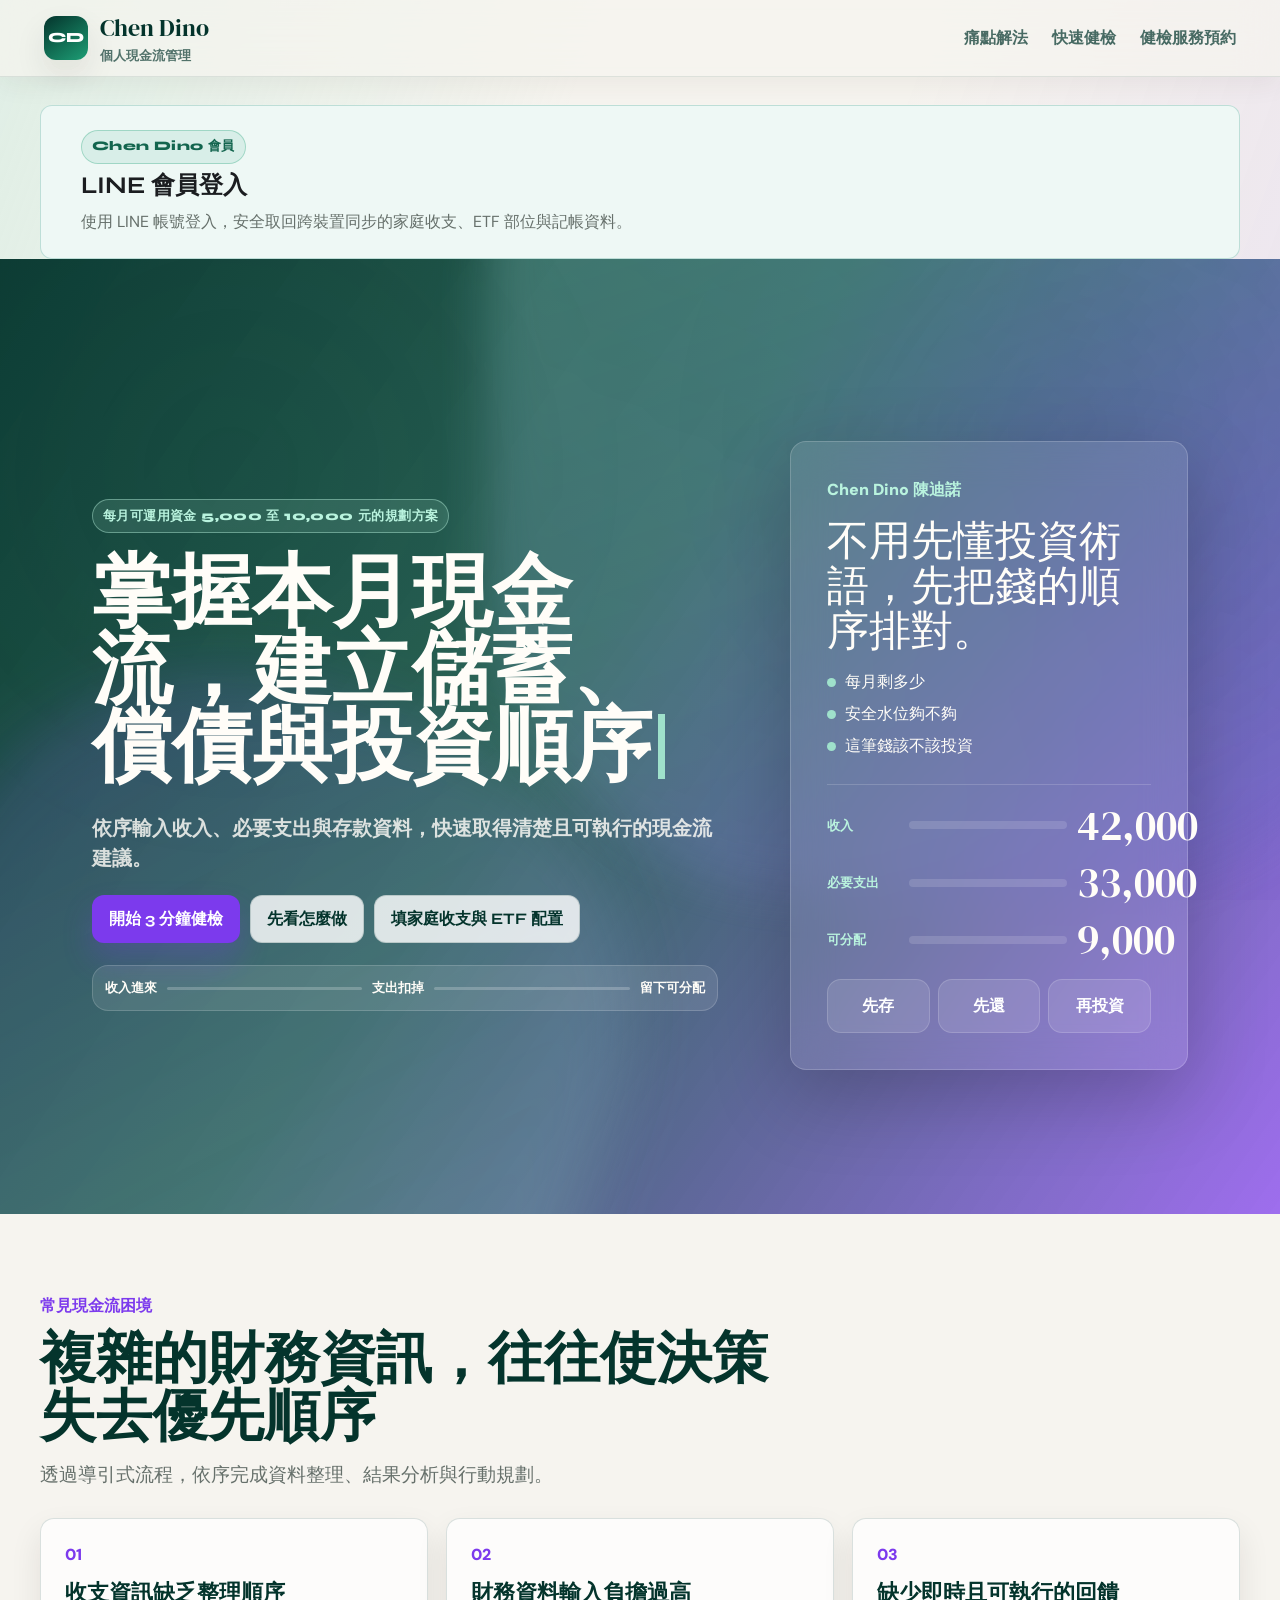
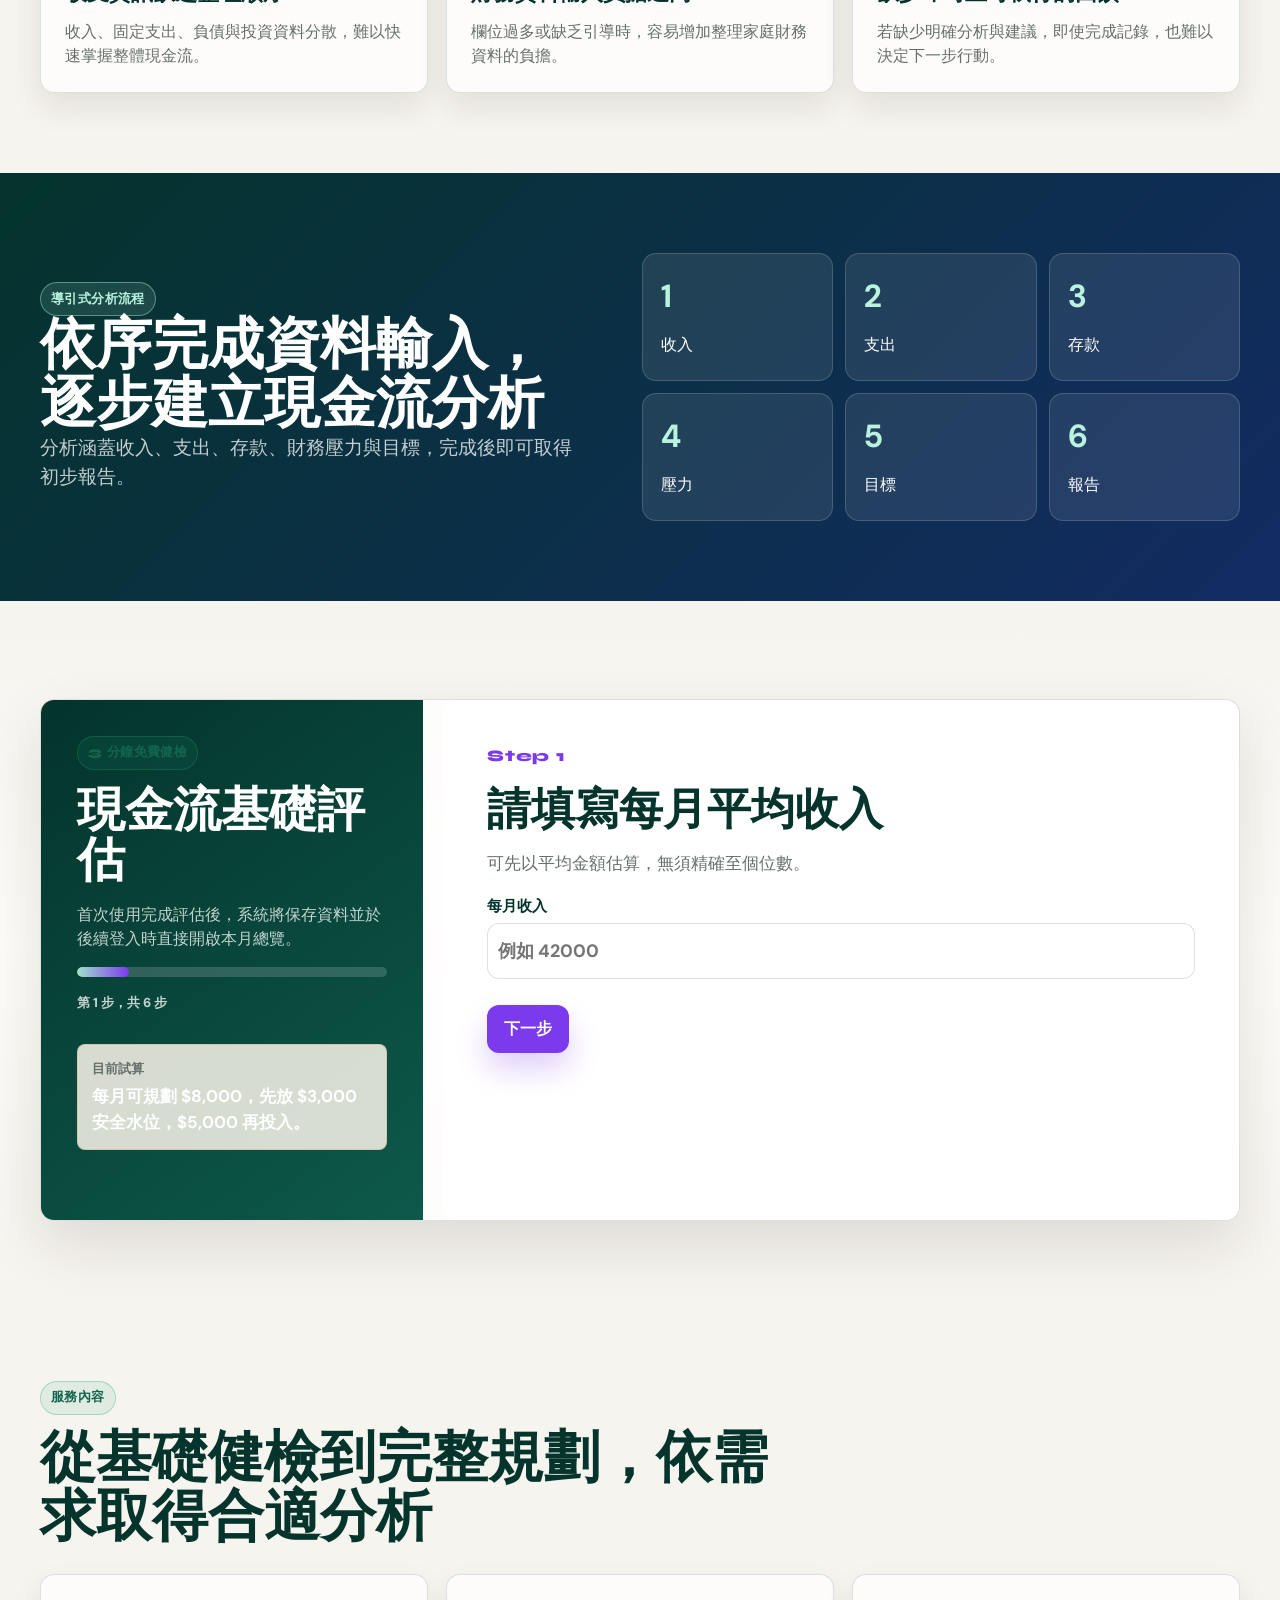
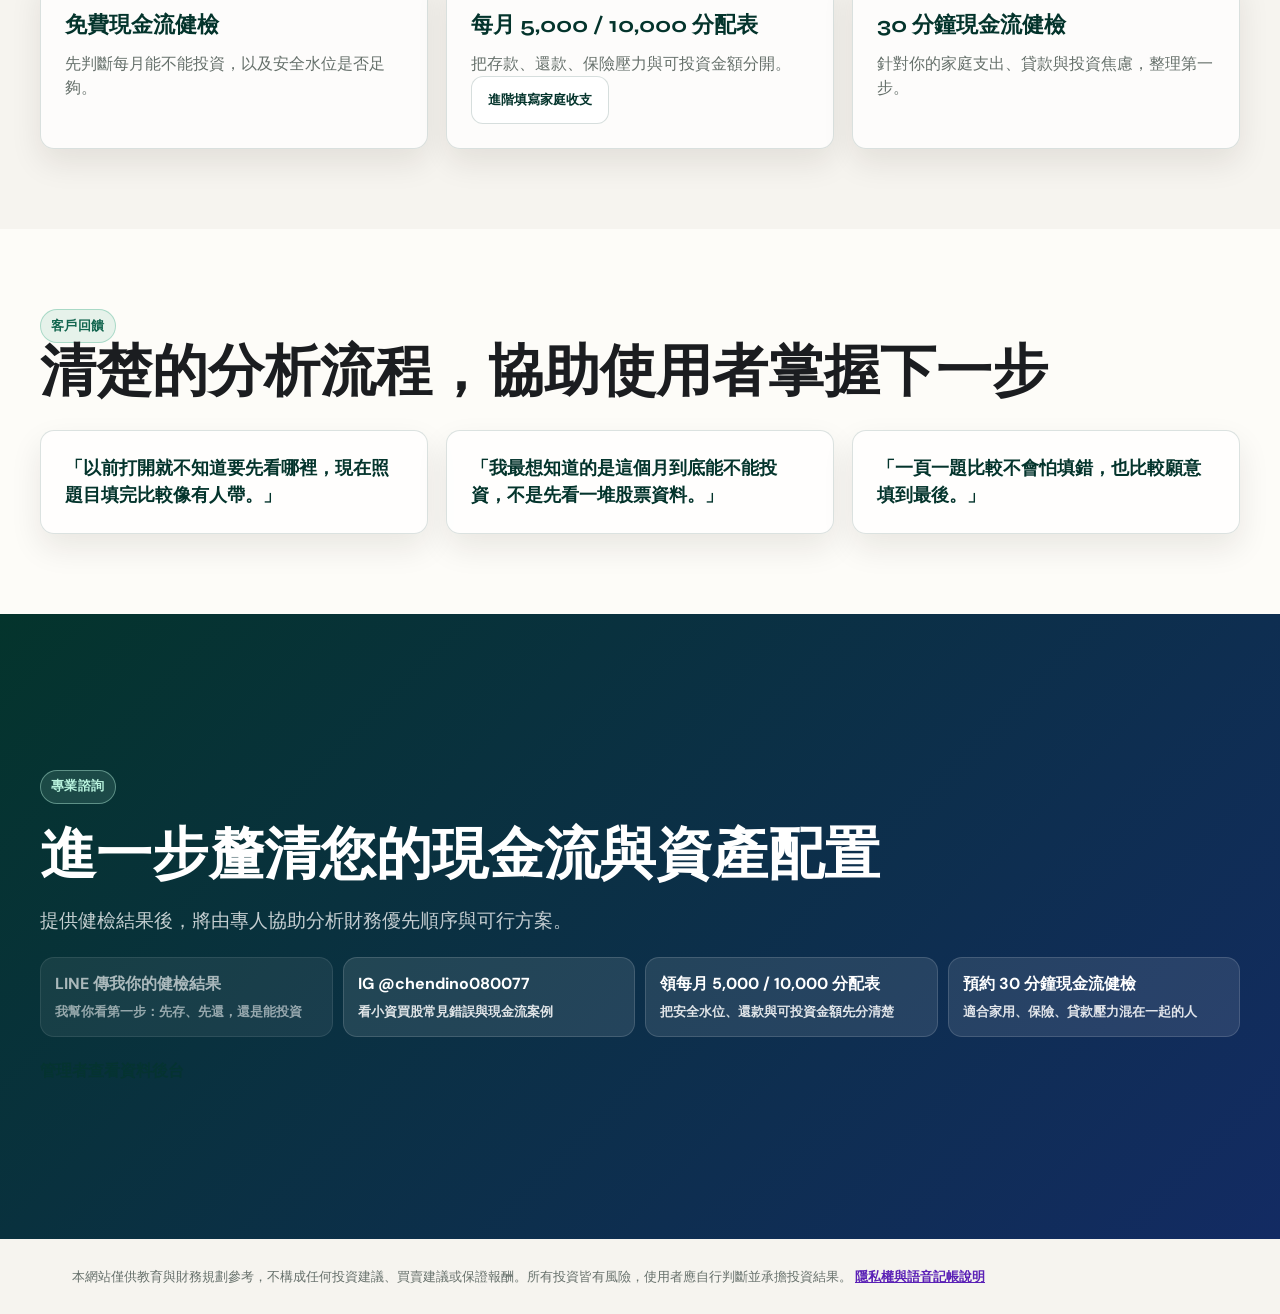
==== webapp/index.html @ 87d7b638 "feat: launch consent-gated LINE voice ledger" ====
<!doctype html>
<html lang="zh-Hant">
  <head>
    <meta charset="utf-8" />
    <meta name="viewport" content="width=device-width, initial-scale=1" />
    <meta name="theme-color" content="#04342C" />
    <title>Chen Dino 個人現金流管理</title>
    <script>
      if (location.protocol === "file:") {
        location.replace("https://shaino0807.github.io/small-budget-cashflow-web/");
      }
    </script>
    <script src="./runtime-config.js"></script>
    <link rel="preconnect" href="https://fonts.googleapis.com" />
    <link rel="preconnect" href="https://fonts.gstatic.com" crossorigin />
    <link rel="icon" href="./icon.svg" type="image/svg+xml" />
    <link rel="manifest" href="./manifest.webmanifest" />
    <link rel="stylesheet" href="./styles.css" />
  </head>
  <body>
    <header class="app-header brand-nav">
      <a class="brand" href="#top" data-goto="landingView" aria-label="Chen Dino 首頁">
        <span class="brand-mark" aria-hidden="true">CD</span>
        <div>
          <h1>Chen Dino</h1>
          <p id="headerStatus" role="status" aria-live="polite" aria-atomic="true">個人現金流管理</p>
        </div>
      </a>
      <nav class="site-links" aria-label="網站導覽">
        <a href="#solutionPanel" data-goto="landingView" data-focus-section="solutionPanel">痛點解法</a>
        <a href="#quickCheckPanel" data-goto="landingView" data-focus-section="quickCheckPanel">快速健檢</a>
        <a href="#contactPanel" data-goto="landingView" data-focus-section="contactPanel">健檢服務預約</a>
      </nav>
      <div class="header-actions">
        <button class="secondary-button mini-button header-home-button" data-goto="landingView" type="button">首頁</button>
        <button class="secondary-button mini-button" id="lineLoginBtn" type="button" hidden>LINE 登入</button>
        <button class="secondary-button mini-button" id="logoutBtn" type="button" hidden>登出</button>
        <button class="icon-button" id="sampleBtn" type="button" title="套用範例資料" aria-label="套用範例資料">範</button>
        <button class="icon-button" id="saveBtn" type="button" title="儲存目前資料" aria-label="儲存目前資料">存</button>
      </div>
    </header>

    <nav class="tabbar app-tabs" aria-label="App 功能">
      <button class="tab is-active" data-view="landingView" type="button">首頁</button>
      <button class="tab" data-view="inputView" type="button">細填資料</button>
      <button class="tab" data-view="freeReportView" type="button">免費報告</button>
      <button class="tab" data-view="upgradeView" type="button">升級</button>
      <button class="tab paid-tab" data-view="paidReportView" type="button">完整報告</button>
      <button class="tab paid-tab" data-view="simulationView" type="button">資產模擬</button>
      <button class="tab paid-tab" data-view="calendarView" type="button">月曆</button>
      <button class="tab admin-tab" data-view="adminView" type="button" hidden>客戶後台</button>
    </nav>

    <main class="site-main" id="top">
      <section id="landingView" class="view is-active" aria-labelledby="landingTitle">
        <section class="member-auth-gate" id="memberAuthGate" hidden aria-labelledby="memberAuthTitle">
          <div>
            <span class="eyebrow">Chen Dino 會員</span>
            <h2 id="memberAuthTitle">LINE 會員登入</h2>
            <p>使用 LINE 帳號登入，安全取回跨裝置同步的家庭收支、ETF 部位與記帳資料。</p>
          </div>
          <button class="primary-button" id="memberLineLoginBtn" type="button">使用 LINE 登入</button>
        </section>
        <section class="hero-section fullbleed" aria-label="小資現金流健檢">
          <div class="section-inner hero-inner">
            <div class="hero-copy" data-animate>
              <span class="eyebrow">每月可運用資金 5,000 至 10,000 元的規劃方案</span>
              <h2 id="landingTitle" data-typewriter="掌握本月現金流，建立儲蓄、償債與投資順序">掌握本月現金流，建立儲蓄、償債與投資順序</h2>
              <p>依序輸入收入、必要支出與存款資料，快速取得清楚且可執行的現金流建議。</p>
              <div class="hero-actions">
                <a class="primary-button cta-link" href="#quickCheckPanel">開始 3 分鐘健檢</a>
                <a class="secondary-button cta-link" href="#solutionPanel">先看怎麼做</a>
                <button class="secondary-button" data-goto="inputView" type="button">填家庭收支與 ETF 配置</button>
              </div>
              <div class="hero-motion-strip" aria-label="現金流即時分配動畫">
                <span>收入進來</span>
                <i></i>
                <span>支出扣掉</span>
                <i></i>
                <span>留下可分配</span>
              </div>
            </div>
            <div class="hero-proof" data-animate>
              <span>Chen Dino 陳迪諾</span>
              <strong>不用先懂投資術語，先把錢的順序排對。</strong>
              <ul class="feature-list">
                <li>每月剩多少</li>
                <li>安全水位夠不夠</li>
                <li>這筆錢該不該投資</li>
              </ul>
              <div class="motion-stage" aria-label="現金流動畫示意">
                <div class="flow-line flow-line-one">
                  <span>收入</span>
                  <i></i>
                  <strong>42,000</strong>
                </div>
                <div class="flow-line flow-line-two">
                  <span>必要支出</span>
                  <i></i>
                  <strong>33,000</strong>
                </div>
                <div class="flow-line flow-line-three">
                  <span>可分配</span>
                  <i></i>
                  <strong>9,000</strong>
                </div>
                <div class="motion-cards">
                  <div>先存</div>
                  <div>先還</div>
                  <div>再投資</div>
                </div>
              </div>
            </div>
          </div>
        </section>

        <section class="section-block" id="painPoints">
          <div class="section-inner">
            <div class="section-kicker" data-animate>常見現金流困境</div>
            <div class="section-heading" data-animate>
              <h2>複雜的財務資訊，往往使決策失去優先順序</h2>
              <p>透過導引式流程，依序完成資料整理、結果分析與行動規劃。</p>
            </div>
            <div class="pain-grid stagger-grid">
              <article data-animate>
                <span>01</span>
                <h3>收支資訊缺乏整理順序</h3>
                <p>收入、固定支出、負債與投資資料分散，難以快速掌握整體現金流。</p>
              </article>
              <article data-animate>
                <span>02</span>
                <h3>財務資料輸入負擔過高</h3>
                <p>欄位過多或缺乏引導時，容易增加整理家庭財務資料的負擔。</p>
              </article>
              <article data-animate>
                <span>03</span>
                <h3>缺少即時且可執行的回饋</h3>
                <p>若缺少明確分析與建議，即使完成記錄，也難以決定下一步行動。</p>
              </article>
            </div>
          </div>
        </section>

        <section class="section-block solution-section" id="solutionPanel">
          <div class="section-inner solution-layout">
            <div data-animate>
              <span class="eyebrow">導引式分析流程</span>
              <h2>依序完成資料輸入，逐步建立現金流分析</h2>
              <p>分析涵蓋收入、支出、存款、財務壓力與目標，完成後即可取得初步報告。</p>
            </div>
            <div class="solution-steps stagger-grid">
              <article data-animate><strong>1</strong><span>收入</span></article>
              <article data-animate><strong>2</strong><span>支出</span></article>
              <article data-animate><strong>3</strong><span>存款</span></article>
              <article data-animate><strong>4</strong><span>壓力</span></article>
              <article data-animate><strong>5</strong><span>目標</span></article>
              <article data-animate><strong>6</strong><span>報告</span></article>
            </div>
          </div>
        </section>

        <section class="quick-check flow-panel" id="quickCheckPanel" aria-labelledby="quickCheckTitle">
          <div class="section-inner">
            <div class="flow-shell" data-animate>
              <div class="flow-aside">
                <span class="eyebrow">3 分鐘免費健檢</span>
                <h2 id="quickCheckTitle">現金流基礎評估</h2>
                <p>首次使用完成評估後，系統將保存資料並於後續登入時直接開啟本月總覽。</p>
                <div class="flow-progress" aria-label="填寫進度">
                  <div class="flow-progress-bar" id="flowProgressBar"></div>
                </div>
                <p class="flow-progress-text" id="flowProgressText">第 1 步，共 6 步</p>
                <div class="quick-result" id="quickResult"></div>
              </div>

              <div class="flow-card">
                <div id="cashflowQuiz" class="flow-steps">
                  <article class="flow-step is-active" data-flow-step="1">
                    <span class="step-label">Step 1</span>
                    <h3>請填寫每月平均收入</h3>
                    <p>可先以平均金額估算，無須精確至個位數。</p>
                    <label>每月收入
                      <input id="quizIncome" type="number" min="0" step="1000" placeholder="例如 42000" inputmode="numeric" />
                    </label>
                    <div class="flow-actions">
                      <button class="primary-button" data-flow-next="2" type="button">下一步</button>
                    </div>
                  </article>

                  <article class="flow-step" data-flow-step="2">
                    <span class="step-label">Step 2</span>
                    <h3>請估算每月必要支出</h3>
                    <p>請納入房租、家庭支出、餐飲、交通、保險與貸款等固定支出。</p>
                    <label>每月必要支出
                      <input id="quizExpense" type="number" min="0" step="1000" placeholder="例如 33000" inputmode="numeric" />
                    </label>
                    <div class="flow-actions">
                      <button class="secondary-button" data-flow-back="1" type="button">上一步</button>
                      <button class="primary-button" data-flow-next="3" type="button">下一步</button>
                    </div>
                  </article>

                  <article class="flow-step" data-flow-step="3">
                    <span class="step-label">Step 3</span>
                    <h3>請填寫目前可運用存款</h3>
                    <p>此項資料將用於評估緊急預備金是否充足。</p>
                    <label>目前存款
                      <input id="quizSavings" type="number" min="0" step="10000" placeholder="例如 80000" inputmode="numeric" />
                    </label>
                    <div class="flow-actions">
                      <button class="secondary-button" data-flow-back="2" type="button">上一步</button>
                      <button class="primary-button" data-flow-next="4" type="button">下一步</button>
                    </div>
                  </article>

                  <article class="flow-step" data-flow-step="4">
                    <span class="step-label">Step 4</span>
                    <h3>請評估貸款與保險支出壓力</h3>
                    <div class="choice-row vertical-choice" id="quizDebtInsurancePressure">
                      <button class="choice-button is-selected" data-pressure="none" type="button">沒有，主要想把錢分好</button>
                      <button class="choice-button" data-pressure="some" type="button">有一點，每月繳完會緊</button>
                      <button class="choice-button" data-pressure="heavy" type="button">壓力大，常覺得快不夠用</button>
                    </div>
                    <div class="flow-actions">
                      <button class="secondary-button" data-flow-back="3" type="button">上一步</button>
                      <button class="primary-button" data-flow-next="5" type="button">下一步</button>
                    </div>
                  </article>

                  <article class="flow-step" data-flow-step="5">
                    <span class="step-label">Step 5</span>
                    <h3>請選擇目前優先改善的財務目標</h3>
                    <div class="choice-row vertical-choice" id="quizConcern">
                      <button class="choice-button is-selected" data-concern="saving" type="button">存不到錢</button>
                      <button class="choice-button" data-concern="allocation" type="button">錢不知道怎麼分</button>
                      <button class="choice-button" data-concern="risk" type="button">怕亂投資</button>
                      <button class="choice-button" data-concern="family" type="button">家用壓力</button>
                    </div>
                    <div class="flow-actions">
                      <button class="secondary-button" data-flow-back="4" type="button">上一步</button>
                      <button class="primary-button" data-flow-next="6" type="button">下一步</button>
                    </div>
                  </article>
                </div>

                <div id="stockQuiz" hidden></div>

                <article class="flow-step consent-step" data-flow-step="6">
                  <span class="step-label">Step 6</span>
                  <h3>確認資料保存並產生健檢報告</h3>
                  <section class="consent-box" aria-labelledby="consentTitle">
                    <h3 id="consentTitle">報告保存與後續聯絡</h3>
                    <label class="checkbox-label">
                      <input id="dataConsent" type="checkbox" />
                      <span>我同意保存本次健檢輸入與報告，用於重新開啟報告及後續服務。我可以使用存取碼刪除資料。</span>
                    </label>
                    <div class="consent-contact-grid">
                      <label>聯絡方式
                        <select id="contactChannel">
                          <option value="none">不提供</option>
                          <option value="line">LINE</option>
                          <option value="form">表單編號</option>
                          <option value="email">Email</option>
                        </select>
                      </label>
                      <label>聯絡資料
                        <input id="contactValue" type="text" maxlength="200" placeholder="選填，只在你同意後加密保存" />
                      </label>
                    </div>
                  </section>
                  <div class="flow-actions">
                    <button class="secondary-button" data-flow-back="5" type="button">上一步</button>
                    <button class="primary-button" id="quickGenerateBtn" type="button">產生免費報告</button>
                  </div>
                </article>

                <div class="validation-errors" id="quickValidationErrors" role="alert" hidden></div>
              </div>
            </div>
          </div>
        </section>

        <section class="section-block service-section" id="servicePanel">
          <div class="section-inner">
            <div class="section-heading" data-animate>
              <span class="eyebrow">服務內容</span>
              <h2>從基礎健檢到完整規劃，依需求取得合適分析</h2>
            </div>
            <div class="service-grid stagger-grid">
              <article data-animate>
                <h3>免費現金流健檢</h3>
                <p>先判斷每月能不能投資，以及安全水位是否足夠。</p>
              </article>
              <article data-animate>
                <h3>每月 5,000 / 10,000 分配表</h3>
                <p>把存款、還款、保險壓力與可投資金額分開。</p>
                <button class="secondary-button mini-button" data-goto="inputView" type="button">進階填寫家庭收支</button>
              </article>
              <article data-animate>
                <h3>30 分鐘現金流健檢</h3>
                <p>針對你的家庭支出、貸款與投資焦慮，整理第一步。</p>
              </article>
            </div>
          </div>
        </section>

        <section class="section-block testimonial-section" id="testimonialPanel">
          <div class="section-inner testimonial-layout">
            <div data-animate>
              <span class="eyebrow">客戶回饋</span>
              <h2>清楚的分析流程，協助使用者掌握下一步</h2>
            </div>
            <div class="testimonial-list stagger-grid">
              <blockquote data-animate>「以前打開就不知道要先看哪裡，現在照題目填完比較像有人帶。」</blockquote>
              <blockquote data-animate>「我最想知道的是這個月到底能不能投資，不是先看一堆股票資料。」</blockquote>
              <blockquote data-animate>「一頁一題比較不會怕填錯，也比較願意填到最後。」</blockquote>
            </div>
          </div>
        </section>

        <section class="section-block final-cta-section" id="contactPanel" aria-labelledby="contactTitle">
          <div class="section-inner final-cta" data-animate>
            <span class="eyebrow">專業諮詢</span>
            <h2 id="contactTitle">進一步釐清您的現金流與資產配置</h2>
            <p>提供健檢結果後，將由專人協助分析財務優先順序與可行方案。</p>
            <div class="contact-grid">
              <a id="line-contact" class="contact-card" href="#" aria-label="LINE 個人諮詢">
                <strong>LINE 傳我你的健檢結果</strong>
                <span>我幫你看第一步：先存、先還，還是能投資</span>
              </a>
              <a id="ig-contact" class="contact-card" href="#" aria-label="IG 看案例">
                <strong>IG @chendino080077</strong>
                <span>看小資買股常見錯誤與現金流案例</span>
              </a>
              <a id="form-contact" class="contact-card" href="#" aria-label="填表領配置表">
                <strong>領每月 5,000 / 10,000 分配表</strong>
                <span>把安全水位、還款與可投資金額先分清楚</span>
              </a>
              <a id="consult-contact" class="contact-card" href="#" aria-label="預約現金流健檢">
                <strong>預約 30 分鐘現金流健檢</strong>
                <span>適合家用、保險、貸款壓力混在一起的人</span>
              </a>
            </div>
            <button class="text-link-button" data-goto="databaseView" type="button">管理者查看資料後台</button>
          </div>
        </section>
      </section>

      <section id="dashboardView" class="view app-view member-dashboard" aria-labelledby="dashboardTitle">
        <div class="section-title dashboard-heading">
          <div>
            <span class="dashboard-period" id="dashboardPeriod">本月</span>
            <h2 id="dashboardTitle">本月總覽</h2>
            <p>分開顯示本月實際記帳與原定預算，立即看見目前差額。</p>
          </div>
          <button class="secondary-button mini-button" id="refreshDashboardBtn" type="button" aria-label="重新整理本月總覽">更新</button>
        </div>
        <div id="dashboardContent"></div>
      </section>

      <section id="inputView" class="view app-view" aria-labelledby="inputTitle">
        <div class="section-title">
          <div>
            <h2 id="inputTitle">家庭財務資料</h2>
            <p>依月份記錄家庭收支與投資部位，建立完整的財務分析基礎。</p>
          </div>
          <button class="primary-button" id="generateBtn" type="button">產生報告</button>
        </div>

        <nav class="workspace-nav" aria-label="報告工作台導覽">
          <div class="workspace-tabs">
            <button class="workspace-tab" data-goto="freeReportView" type="button">健檢結果</button>
            <button class="workspace-tab is-active" data-goto="inputView" data-focus-section="householdCashflowSection" type="button">家庭收支</button>
            <button class="workspace-tab" data-goto="inputView" data-focus-section="etfAllocationSection" type="button">ETF 部位配置</button>
            <button class="workspace-tab" data-goto="inputView" data-focus-section="monthlyCashflowSection" type="button">月份現金流</button>
          </div>
          <div class="workspace-actions">
            <button class="text-link-button" data-goto="dashboardView" data-member-nav="overview" type="button">回本月總覽</button>
            <button class="text-link-button" data-goto="landingView" data-focus-section="quickCheckPanel" data-allow-member-onboarding="true" type="button">重新健檢</button>
            <button class="text-link-button" data-goto="freeReportView" type="button">返回健檢結果</button>
          </div>
        </nav>

        <div class="input-grid">
          <form class="panel" id="profileForm">
            <span id="householdCashflowSection" class="workspace-anchor" aria-hidden="true"></span>
            <div>
              <h3>年度預設值</h3>
              <p class="panel-note">這是每月預算底稿。修改後會同步到尚未個別調整的月份；LINE 實際記帳不會覆蓋這裡。</p>
            </div>
            <div class="field-grid">
              <label>月收入<input id="monthlyIncome" type="number" min="0" step="1000" /></label>
              <label>固定支出<input id="fixedExpense" type="number" min="0" step="1000" /></label>
              <label>保險支出<input id="insuranceExpense" type="number" min="0" step="500" /></label>
              <label>貸款支出<input id="loanExpense" type="number" min="0" step="1000" /></label>
              <label>現金存款<input id="cashSavings" type="number" min="0" step="10000" /></label>
              <label>每月投資<input id="monthlyInvestment" type="number" min="0" step="1000" /></label>
              <label>年齡<input id="age" type="number" min="18" max="80" step="1" /></label>
              <label>退休月花費<input id="retirementMonthlyNeed" type="number" min="0" step="1000" /></label>
            </div>
            <div class="panel-subhead monthly-cashflow-head" id="monthlyCashflowSection">
              <div>
                <h3>月份預算</h3>
                <span>沿用年度預設，也可逐月覆寫</span>
              </div>
              <div class="subhead-actions">
                <button class="secondary-button mini-button" id="applyProfileToMonthsBtn" type="button">套用預設到全年</button>
                <button class="secondary-button mini-button" id="clearMonthsBtn" type="button">全部恢復預設</button>
              </div>
            </div>
            <div id="monthlyCashflowEditor" class="monthly-editor"></div>
          </form>

          <section class="panel" id="etfAllocationSection">
            <div class="panel-head">
              <div>
                <h3>ETF 與個股持股</h3>
                <p class="panel-note">輸入代號與目前投入金額，名稱、類型與殖利率會由資料庫自動帶入。</p>
              </div>
              <button class="secondary-button" id="addHoldingBtn" type="button">＋ 新增部位</button>
            </div>
            <div class="holding-editor" id="holdingEditor"></div>
          </section>
        </div>
        <div class="validation-errors" id="profileValidationErrors" role="alert" hidden></div>
      </section>

      <section id="databaseView" class="view app-view" aria-labelledby="databaseTitle">
        <div class="section-title">
          <div>
            <h2 id="databaseTitle">後台資料庫</h2>
            <p id="databaseSummary">這裡給管理者查核官方資料快照，外部使用者看免費報告即可。</p>
          </div>
          <button class="secondary-button" id="reloadDataBtn" type="button">重新讀取</button>
        </div>
        <div id="dataQuality" class="report-layout"></div>
        <section class="panel">
          <div class="panel-head">
            <h3>價格相對走勢</h3>
            <span class="badge">起點 = 100</span>
          </div>
          <div id="priceChartSummary" class="metrics compact-metrics"></div>
          <canvas id="officialPriceChart" height="260" aria-label="官方 ETF 價格相對走勢"></canvas>
        </section>
        <div id="databaseSectorTable" class="table-panel"></div>
        <div id="holdingsTable" class="table-panel"></div>
        <div id="navSeriesTable" class="table-panel"></div>
        <div id="priceSeriesTable" class="table-panel"></div>
        <div id="etfDatabaseTable" class="table-panel"></div>
      </section>

      <section id="freeReportView" class="view app-view" aria-labelledby="freeTitle">
        <div class="section-title">
          <div>
            <h2 id="freeTitle">現金流健檢報告</h2>
            <p>檢視財務分數、本月現金流與三項優先行動，評估是否需要進一步分析。</p>
          </div>
        </div>
        <div id="freeReport" class="report-layout"></div>
      </section>

      <section id="upgradeView" class="view app-view" aria-labelledby="upgradeTitle">
        <div class="section-title">
          <div>
            <h2 id="upgradeTitle">專業分析方案</h2>
            <p>完整報告 NT$499；一對一諮詢總費用 NT$1,500，訂金 NT$200 已包含在總費用內。</p>
          </div>
          <button class="secondary-button mini-button" data-upgrade-back type="button">返回上一頁</button>
        </div>
        <div class="plans" id="plans"></div>
        <div class="upgrade-return-actions">
          <button class="secondary-button" data-upgrade-back type="button">返回上一頁</button>
        </div>
      </section>

      <section id="paidReportView" class="view app-view" aria-labelledby="paidTitle">
        <div class="section-title">
          <div>
            <h2 id="paidTitle">完整財務分析報告</h2>
            <p>提供 ETF 與配息分析、壓力測試、資產配置建議及行動方案。</p>
          </div>
          <div class="button-row">
            <button class="primary-button" id="printBtn" type="button">匯出 PDF</button>
          </div>
        </div>
        <div id="paidReport" class="report-layout"></div>
      </section>

      <section id="simulationView" class="view app-view" aria-labelledby="simulationTitle">
        <div class="section-title">
          <div>
            <h2 id="simulationTitle">資產成長模擬</h2>
            <p>依目前投入金額、ETF 配息與保守年化報酬假設進行估算。</p>
          </div>
          <label class="inline-control">期間
            <select id="simulationYears">
              <option value="10">10 年</option>
              <option value="15">15 年</option>
              <option value="20">20 年</option>
              <option value="25">25 年</option>
              <option value="30">30 年</option>
            </select>
          </label>
        </div>
        <section class="panel">
          <canvas id="simulationChart" height="280" aria-label="資產模擬折線圖"></canvas>
        </section>
        <div id="simulationTable" class="table-panel"></div>
      </section>

      <section id="calendarView" class="view app-view" aria-labelledby="calendarTitle">
        <div class="section-title">
          <div>
            <h2 id="calendarTitle">現金流與配息月曆</h2>
            <p>依各月份收支資料與官方配息日期彙整現金流。</p>
          </div>
        </div>
        <div id="cashflowCalendar" class="calendar-grid"></div>
      </section>

      <section id="adminView" class="view app-view" aria-labelledby="adminTitle">
        <div class="section-title">
          <div>
            <h2 id="adminTitle">客戶健檢後台</h2>
            <p>管理金鑰只送到後臺 API，不會寫入瀏覽器儲存空間。</p>
          </div>
        </div>
        <section class="panel admin-login-panel">
          <label>管理金鑰
            <input id="adminApiKey" type="password" autocomplete="off" />
          </label>
          <button class="primary-button" id="loadAdminBtn" type="button">載入客戶資料</button>
          <p class="panel-note" id="adminStatus">尚未連線後臺。</p>
        </section>
        <div id="adminAnalytics" class="metrics"></div>
        <div id="adminReports" class="table-panel"></div>
        <section class="panel" id="adminReportDetail" hidden></section>
      </section>
    </main>

    <nav class="member-bottom-nav" aria-label="會員主要功能">
      <button class="member-nav-item" data-member-nav="overview" data-goto="dashboardView" type="button">
        <span class="member-nav-icon" aria-hidden="true">⌂</span>
        <span>總覽</span>
      </button>
      <button class="member-nav-item" data-member-nav="ledger" data-goto="dashboardView" data-focus-section="dashboardRecentEntries" type="button">
        <span class="member-nav-icon" aria-hidden="true">＋</span>
        <span>記帳</span>
      </button>
      <button class="member-nav-item" data-member-nav="budget" data-goto="inputView" data-focus-section="monthlyCashflowSection" type="button">
        <span class="member-nav-icon" aria-hidden="true">▤</span>
        <span>預算</span>
      </button>
      <button class="member-nav-item" data-member-nav="invest" data-goto="inputView" data-focus-section="etfAllocationSection" type="button">
        <span class="member-nav-icon" aria-hidden="true">↗</span>
        <span>投資</span>
      </button>
      <button class="member-nav-item" data-member-nav="report" data-goto="freeReportView" type="button">
        <span class="member-nav-icon" aria-hidden="true">◎</span>
        <span>報告</span>
      </button>
    </nav>

    <footer class="disclaimer">
      本網站僅供教育與財務規劃參考，不構成任何投資建議、買賣建議或保證報酬。所有投資皆有風險，使用者應自行判斷並承擔投資結果。
      <a href="./privacy.html">隱私權與語音記帳說明</a>
    </footer>

    <script src="./app.js"></script>
  </body>
</html>
---- webapp/styles.css ----
:root {
  color-scheme: light;
  --bg: #fff8ef;
  --surface: rgba(255, 255, 255, 0.78);
  --surface-solid: #ffffff;
  --surface-2: #eef8f5;
  --text: #1e2421;
  --muted: #68756f;
  --line: rgba(75, 91, 82, 0.15);
  --primary: #11806f;
  --primary-2: #0b6258;
  --accent: #c76d32;
  --accent-2: #e4a64d;
  --danger: #b42318;
  --ok: #15803d;
  --warn: #b45309;
  --shadow: 0 18px 42px rgba(64, 51, 38, 0.11);
  --soft-shadow: 0 10px 22px rgba(64, 51, 38, 0.08);
}

* {
  box-sizing: border-box;
}

body {
  position: relative;
  margin: 0;
  min-width: 320px;
  background:
    linear-gradient(135deg, rgba(255, 246, 232, 0.94) 0%, rgba(255, 255, 255, 0.86) 42%, rgba(238, 248, 245, 0.92) 100%),
    linear-gradient(180deg, #fffaf3 0%, #f7f6f1 48%, #eef7f4 100%),
    var(--bg);
  color: var(--text);
  font-family: "Microsoft JhengHei", "PingFang TC", "Noto Sans TC", system-ui, sans-serif;
  line-height: 1.5;
}

body::before {
  position: fixed;
  inset: 0;
  z-index: -1;
  pointer-events: none;
  content: "";
  background:
    linear-gradient(115deg, rgba(255, 255, 255, 0.72), transparent 44%),
    linear-gradient(285deg, rgba(255, 244, 224, 0.50), transparent 46%);
}

button,
input,
select {
  font: inherit;
}

button {
  cursor: pointer;
  transition: transform 160ms ease, box-shadow 160ms ease, background-color 160ms ease, border-color 160ms ease, color 160ms ease;
}

.app-header {
  position: sticky;
  top: 0;
  z-index: 20;
  display: flex;
  align-items: center;
  justify-content: space-between;
  gap: 16px;
  padding: 14px clamp(16px, 4vw, 32px);
  background: rgba(255, 255, 255, 0.72);
  border-bottom: 1px solid var(--line);
  box-shadow: 0 8px 24px rgba(64, 51, 38, 0.06);
  backdrop-filter: blur(18px);
}

.brand {
  display: flex;
  align-items: center;
  gap: 12px;
  flex: 1 1 auto;
  min-width: 0;
}

.brand > div {
  min-width: 0;
}

.brand-mark {
  display: grid;
  width: 42px;
  height: 42px;
  flex: 0 0 42px;
  place-items: center;
  border-radius: 8px;
  background: linear-gradient(145deg, var(--primary), #158f79 58%, var(--accent-2));
  color: white;
  font-weight: 800;
  box-shadow: var(--soft-shadow);
}

h1,
h2,
h3,
p {
  margin: 0;
}

h1 {
  font-size: 20px;
  letter-spacing: 0;
  overflow: hidden;
  text-overflow: ellipsis;
  white-space: nowrap;
}

h2 {
  font-size: 24px;
  letter-spacing: 0;
}

h3 {
  font-size: 17px;
  letter-spacing: 0;
}

.brand p,
.section-title p,
.metric span,
.disclaimer {
  color: var(--muted);
}

.header-actions,
.button-row,
.panel-head {
  display: flex;
  align-items: center;
  gap: 8px;
}

.panel-head {
  justify-content: space-between;
}

.panel-subhead {
  display: flex;
  align-items: center;
  justify-content: space-between;
  gap: 12px;
  margin-top: 18px;
  padding-top: 16px;
  border-top: 1px solid var(--line);
}

.subhead-actions {
  display: flex;
  flex-wrap: wrap;
  gap: 8px;
  justify-content: flex-end;
}

.panel-subhead span,
.metric small,
.panel-note,
.table-help {
  color: var(--muted);
  font-size: 12px;
  font-weight: 700;
}

.panel-note {
  margin-top: 6px;
  font-weight: 600;
}

.table-help {
  margin: -2px 0 12px;
  font-weight: 600;
}

.inline-control {
  min-width: 160px;
}

.compact-metrics {
  grid-template-columns: repeat(3, minmax(0, 1fr));
  margin: 12px 0;
}

.monthly-editor {
  display: grid;
  gap: 14px;
  margin-top: 12px;
}

.month-switcher {
  display: grid;
  grid-template-columns: 38px minmax(0, 1fr) 38px;
  gap: 8px;
  align-items: center;
}

.month-tabs {
  display: flex;
  gap: 6px;
  min-width: 0;
  padding: 2px;
  overflow-x: auto;
  scroll-behavior: smooth;
  scrollbar-width: none;
}

.month-tabs::-webkit-scrollbar {
  display: none;
}

.month-tab,
.month-step-button {
  border: 1px solid var(--line);
  background: rgba(255, 255, 255, 0.76);
  color: var(--muted);
}

.month-step-button {
  display: grid;
  width: 38px;
  min-height: 42px;
  place-items: center;
  border-radius: 10px;
  color: var(--brand-dark);
  font-size: 25px;
  line-height: 1;
}

.month-tab {
  position: relative;
  display: grid;
  width: 48px;
  min-width: 48px;
  min-height: 42px;
  place-items: center;
  padding: 4px;
  border-radius: 10px;
  font-size: 12px;
  font-weight: 800;
}

.month-tab i {
  position: absolute;
  right: 5px;
  top: 5px;
  display: none;
  width: 6px;
  height: 6px;
  border-radius: 50%;
  background: var(--brand-green);
}

.month-tab.has-data i {
  display: block;
}

.month-tab.is-active {
  border-color: var(--brand-dark);
  background: var(--brand-dark);
  color: #fff;
}

.month-tab.is-active i {
  background: var(--brand-mint);
}

.month-editor-head {
  display: flex;
  align-items: center;
  justify-content: space-between;
  gap: 12px;
  padding-top: 12px;
  border-top: 1px solid var(--line);
}

.month-editor-head > div {
  display: grid;
  gap: 2px;
}

.month-editor-head span {
  color: var(--muted);
  font-size: 12px;
  font-weight: 700;
}

.month-row {
  display: grid;
  grid-template-columns: repeat(5, minmax(0, 1fr));
  gap: 8px;
  align-items: start;
}

.month-row label {
  display: grid;
  gap: 5px;
  color: var(--muted);
  font-size: 12px;
  font-weight: 800;
}

.month-row input {
  min-height: 36px;
  padding: 6px 8px;
}

.mini-button {
  min-height: 32px;
  padding-inline: 10px;
  font-size: 13px;
}

.icon-button,
.primary-button,
.secondary-button,
.tab {
  border: 1px solid transparent;
  border-radius: 8px;
  min-height: 40px;
}

.icon-button {
  display: grid;
  width: 42px;
  place-items: center;
  background: var(--surface-solid);
  border-color: var(--line);
  color: var(--text);
  box-shadow: var(--soft-shadow);
}

.primary-button,
.secondary-button {
  padding: 0 16px;
  font-weight: 700;
}

.primary-button {
  background: linear-gradient(145deg, var(--primary), var(--primary-2));
  color: white;
  box-shadow: 0 10px 20px rgba(17, 128, 111, 0.20);
}

.primary-button:hover {
  background: var(--primary-2);
  transform: translateY(-1px);
}

.secondary-button {
  background: rgba(255, 255, 255, 0.80);
  border-color: var(--line);
  color: var(--text);
}

.secondary-button:hover,
.icon-button:hover,
.tab:hover {
  transform: translateY(-1px);
  box-shadow: var(--soft-shadow);
}

.tabbar {
  position: sticky;
  top: 71px;
  z-index: 19;
  display: flex;
  gap: 8px;
  overflow-x: auto;
  padding: 10px clamp(16px, 4vw, 32px);
  background: rgba(255, 255, 255, 0.70);
  border-bottom: 1px solid var(--line);
  backdrop-filter: blur(18px);
  scrollbar-width: none;
}

.tabbar::-webkit-scrollbar {
  display: none;
}

.tab {
  flex: 0 0 auto;
  padding: 0 14px;
  background: transparent;
  color: var(--muted);
}

.tab.is-active {
  background: rgba(238, 248, 245, 0.92);
  color: var(--primary-2);
  border-color: var(--line);
  font-weight: 800;
  box-shadow: inset 0 0 0 1px rgba(15, 118, 110, 0.08);
}

.tab.is-locked {
  opacity: 0.55;
}

main {
  width: min(1180px, 100%);
  margin: 0 auto;
  padding: 24px clamp(16px, 4vw, 32px) 40px;
}

.hero-section {
  position: relative;
  display: grid;
  gap: 22px;
  min-height: clamp(430px, 62vh, 620px);
  align-content: center;
  padding: clamp(28px, 6vw, 72px);
  overflow: hidden;
  border: 1px solid rgba(199, 109, 50, 0.16);
  border-radius: 8px;
  background:
    linear-gradient(125deg, rgba(255, 244, 224, 0.92), rgba(255, 255, 255, 0.76) 48%, rgba(232, 247, 243, 0.84)),
    repeating-linear-gradient(90deg, rgba(199, 109, 50, 0.06) 0 1px, transparent 1px 34px);
  box-shadow: var(--shadow);
}

.hero-section::before {
  position: absolute;
  inset: auto 6% 8% auto;
  width: min(360px, 42vw);
  height: min(360px, 42vw);
  content: "";
  border: 1px solid rgba(17, 128, 111, 0.18);
  border-radius: 50%;
  animation: slow-spin 18s linear infinite;
}

.hero-section::after {
  position: absolute;
  inset: 18% auto auto 8%;
  width: 140px;
  height: 140px;
  content: "";
  border: 1px solid rgba(199, 109, 50, 0.20);
  transform: rotate(18deg);
  animation: soft-float 8s ease-in-out infinite;
}

.hero-copy {
  position: relative;
  z-index: 1;
  display: grid;
  gap: 18px;
  max-width: 760px;
}

.eyebrow {
  display: inline-flex;
  width: max-content;
  max-width: 100%;
  min-height: 30px;
  align-items: center;
  padding: 0 10px;
  border: 1px solid rgba(199, 109, 50, 0.20);
  border-radius: 8px;
  background: rgba(255, 250, 243, 0.78);
  color: #8a4a1f;
  font-size: 13px;
  font-weight: 800;
}

.hero-copy h2 {
  max-width: 720px;
  font-size: clamp(32px, 6vw, 62px);
  line-height: 1.08;
}

.hero-copy p {
  max-width: 650px;
  color: #4d5a54;
  font-size: clamp(16px, 2vw, 20px);
  font-weight: 700;
}

.hero-actions,
.pain-points,
.choice-row,
.cta-grid,
.contact-grid {
  display: flex;
  flex-wrap: wrap;
  gap: 10px;
}

.pain-points span {
  min-height: 34px;
  padding: 6px 10px;
  border: 1px solid rgba(17, 128, 111, 0.15);
  border-radius: 8px;
  background: rgba(255, 255, 255, 0.70);
  color: var(--primary-2);
  font-weight: 800;
}

.hero-card {
  position: relative;
  z-index: 1;
  display: grid;
  max-width: 720px;
  gap: 10px;
  color: #39443f;
  font-weight: 800;
}

.quick-check,
.trust-strip,
.contact-panel {
  margin-top: 18px;
}

.check-router {
  display: grid;
  grid-template-columns: repeat(2, minmax(0, 1fr));
  gap: 12px;
  margin-top: 18px;
}

.check-route {
  display: grid;
  gap: 5px;
  min-height: 92px;
  padding: 18px;
  text-align: left;
  border: 1px solid var(--line);
  border-radius: 8px;
  background: rgba(255, 255, 255, 0.78);
  color: var(--text);
  box-shadow: var(--soft-shadow);
}

.check-route strong {
  font-size: 18px;
}

.check-route span {
  color: var(--muted);
  font-size: 13px;
  font-weight: 700;
}

.check-route.is-selected {
  border-color: rgba(17, 128, 111, 0.5);
  background: rgba(238, 248, 245, 0.95);
  box-shadow: inset 0 0 0 1px rgba(17, 128, 111, 0.12), var(--soft-shadow);
}

.quiz-grid {
  display: grid;
  grid-template-columns: repeat(3, minmax(0, 1fr));
  gap: 12px;
  margin-top: 18px;
}

.stock-quiz-grid {
  grid-template-columns: minmax(0, 420px);
}

.stock-quiz-grid small {
  color: var(--muted);
  font-weight: 600;
}

.choice-block {
  display: grid;
  gap: 8px;
  margin-top: 16px;
  color: var(--muted);
  font-size: 14px;
  font-weight: 800;
}

.choice-button {
  min-height: 42px;
  padding: 0 14px;
  border: 1px solid var(--line);
  border-radius: 8px;
  background: rgba(255, 255, 255, 0.84);
  color: var(--text);
  font-weight: 800;
}

.choice-button.is-selected {
  border-color: rgba(17, 128, 111, 0.42);
  background: rgba(238, 248, 245, 0.96);
  color: var(--primary-2);
  box-shadow: inset 0 0 0 1px rgba(17, 128, 111, 0.12);
}

.quick-result {
  margin: 16px 0;
}

.quick-result-card {
  display: grid;
  gap: 4px;
  padding: 14px;
  border: 1px solid rgba(199, 109, 50, 0.20);
  border-radius: 8px;
  background: rgba(255, 248, 237, 0.84);
}

.quick-result-card span,
.prescription-card span {
  color: var(--muted);
  font-size: 13px;
  font-weight: 800;
}

.quick-result-card strong,
.prescription-card strong {
  font-size: 17px;
  line-height: 1.55;
}

.validation-errors {
  margin: 16px 0;
  padding: 14px;
  border: 1px solid rgba(180, 35, 24, 0.3);
  border-radius: 8px;
  background: rgba(254, 242, 242, 0.94);
  color: var(--danger);
}

.validation-errors ul {
  margin: 8px 0 0;
  padding-left: 22px;
}

.consent-box {
  display: grid;
  gap: 12px;
  margin: 16px 0;
  padding: 16px;
  border: 1px solid rgba(17, 128, 111, 0.2);
  border-radius: 8px;
  background: rgba(238, 248, 245, 0.75);
}

.checkbox-label {
  grid-template-columns: auto minmax(0, 1fr);
  align-items: start;
}

.checkbox-label input {
  width: 20px;
  min-height: 20px;
  margin-top: 2px;
}

.consent-contact-grid,
.report-tools {
  display: grid;
  grid-template-columns: repeat(2, minmax(0, 1fr));
  gap: 10px;
}

.report-record-panel {
  display: grid;
  gap: 14px;
}

.access-code-box {
  display: grid;
  gap: 8px;
  padding: 14px;
  border: 1px solid rgba(17, 128, 111, 0.2);
  border-radius: 8px;
  background: var(--surface-2);
}

.access-code-box code {
  overflow-wrap: anywhere;
  font-family: Consolas, monospace;
}

.danger-button {
  color: var(--danger);
  border-color: rgba(180, 35, 24, 0.25);
}

.admin-login-panel {
  display: grid;
  grid-template-columns: minmax(240px, 1fr) auto;
  gap: 12px;
  align-items: end;
  margin-bottom: 16px;
}

.admin-login-panel .panel-note {
  grid-column: 1 / -1;
}

.admin-json {
  max-height: 520px;
  overflow: auto;
  padding: 14px;
  border-radius: 8px;
  background: #16201c;
  color: #e8f4ef;
  white-space: pre-wrap;
  overflow-wrap: anywhere;
}

.source-freshness-list {
  display: grid;
  gap: 10px;
}

.source-freshness-list article {
  display: grid;
  grid-template-columns: minmax(120px, 0.7fr) minmax(140px, 1fr) auto;
  gap: 8px;
  align-items: center;
  padding: 12px;
  border: 1px solid var(--line);
  border-radius: 8px;
  background: rgba(255, 255, 255, 0.72);
}

.source-freshness-list small {
  grid-column: 1 / -1;
  color: var(--muted);
}

.trust-strip {
  display: flex;
  align-items: center;
  justify-content: space-between;
  gap: 16px;
  padding: 18px;
  border: 1px solid rgba(17, 128, 111, 0.18);
  border-radius: 8px;
  background: rgba(238, 248, 245, 0.78);
  box-shadow: var(--soft-shadow);
}

.trust-strip p,
.contact-panel p,
.lead-cta-panel p {
  color: var(--muted);
}

.prescription-panel,
.trust-panel {
  display: grid;
  gap: 14px;
}

.stock-safety-panel {
  display: grid;
  gap: 14px;
  border-left: 6px solid var(--ok);
}

.stock-safety-panel.stock-yellow {
  border-left-color: #d49b20;
}

.stock-safety-panel.stock-red {
  border-left-color: var(--danger);
}

.stock-safety-panel.stock-black {
  border-left-color: #262626;
}

.stock-light-head {
  display: flex;
  align-items: center;
  gap: 12px;
}

.stock-light {
  width: 22px;
  height: 22px;
  flex: 0 0 22px;
  border-radius: 50%;
  background: var(--ok);
  box-shadow: 0 0 0 6px rgba(21, 128, 61, 0.12);
}

.stock-yellow .stock-light {
  background: #d49b20;
  box-shadow: 0 0 0 6px rgba(212, 155, 32, 0.14);
}

.stock-red .stock-light {
  background: var(--danger);
  box-shadow: 0 0 0 6px rgba(180, 35, 24, 0.12);
}

.stock-black .stock-light {
  background: #262626;
  box-shadow: 0 0 0 6px rgba(38, 38, 38, 0.12);
}

.stock-answer-grid {
  display: grid;
  grid-template-columns: repeat(3, minmax(0, 1fr));
  gap: 10px;
}

.stock-answer-grid article {
  display: grid;
  align-content: start;
  gap: 8px;
  min-width: 0;
  padding: 14px;
  border: 1px solid var(--line);
  border-radius: 8px;
  background: rgba(255, 255, 255, 0.78);
}

.stock-answer-grid span {
  color: var(--muted);
  font-size: 13px;
  font-weight: 700;
}

.stock-answer-grid strong {
  overflow-wrap: anywhere;
}

.prescription-grid {
  display: grid;
  gap: 10px;
}

.prescription-card,
.contact-card {
  display: grid;
  gap: 6px;
  min-width: 0;
  padding: 14px;
  border: 1px solid var(--line);
  border-radius: 8px;
  background: rgba(255, 255, 255, 0.76);
  color: var(--text);
  text-decoration: none;
}

.contact-card:hover {
  border-color: rgba(17, 128, 111, 0.28);
  box-shadow: var(--soft-shadow);
}

.contact-card span {
  color: var(--muted);
  font-size: 13px;
  font-weight: 700;
}

.cta-link {
  display: inline-flex;
  align-items: center;
  justify-content: center;
  min-height: 42px;
  text-decoration: none;
}

.view {
  display: none;
}

.view.is-active {
  display: block;
}

.section-title {
  display: flex;
  align-items: flex-start;
  justify-content: space-between;
  gap: 16px;
  margin-bottom: 18px;
}

.input-grid,
.report-layout {
  display: grid;
  grid-template-columns: minmax(0, 1fr) minmax(320px, 0.75fr);
  gap: 16px;
}

.input-grid > *,
.report-layout > *,
.plans > *,
.calendar-grid > * {
  min-width: 0;
}

.panel,
.score-panel,
.table-panel,
.plan-card,
.calendar-card,
.metric,
.risk-card {
  background: var(--surface);
  border: 1px solid var(--line);
  border-radius: 8px;
  box-shadow: var(--shadow);
  backdrop-filter: blur(16px);
  transition: transform 180ms ease, box-shadow 180ms ease, border-color 180ms ease, background-color 180ms ease;
}

.panel,
.score-panel,
.table-panel,
.plan-card,
.calendar-card {
  padding: 18px;
}

.panel:hover,
.score-panel:hover,
.table-panel:hover,
.plan-card:hover,
.calendar-card:hover {
  transform: translateY(-2px);
  border-color: rgba(17, 128, 111, 0.22);
  box-shadow: 0 20px 44px rgba(64, 51, 38, 0.14);
}

.field-grid {
  display: grid;
  grid-template-columns: repeat(2, minmax(0, 1fr));
  gap: 12px;
  margin-top: 14px;
}

label {
  display: grid;
  gap: 6px;
  color: var(--muted);
  font-size: 14px;
  font-weight: 700;
}

input,
select {
  width: 100%;
  min-height: 42px;
  padding: 8px 10px;
  border: 1px solid var(--line);
  border-radius: 8px;
  background: rgba(255, 255, 255, 0.92);
  color: var(--text);
  transition: border-color 160ms ease, box-shadow 160ms ease, background-color 160ms ease;
}

input:focus,
select:focus {
  outline: 0;
  border-color: rgba(15, 118, 110, 0.55);
  box-shadow: 0 0 0 4px rgba(15, 118, 110, 0.10);
}

.holding-editor {
  display: grid;
  gap: 12px;
  margin-top: 14px;
}

#addHoldingBtn {
  flex: 0 0 auto;
  min-width: 142px;
  white-space: nowrap;
}

.holding-row {
  display: grid;
  gap: 12px;
  padding: 16px;
  border: 1px solid var(--line);
  border-radius: 8px;
  background: rgba(255, 255, 255, 0.58);
}

.holding-primary {
  display: grid;
  grid-template-columns: minmax(0, 0.7fr) minmax(0, 0.85fr) minmax(0, 1.4fr) 42px;
  gap: 10px;
  align-items: end;
}

.holding-primary > * {
  min-width: 0;
}

.holding-identity {
  display: grid;
  align-content: center;
  gap: 2px;
  min-height: 42px;
  padding: 2px 4px;
}

.holding-identity span,
.holding-identity small {
  color: var(--muted);
  font-size: 12px;
  font-weight: 700;
}

.holding-identity strong {
  color: var(--brand-dark);
}

.holding-identity.is-warning strong,
.holding-identity.is-warning span {
  color: #9f1d16;
}

.holding-line-note {
  color: var(--brand-dark);
  font-weight: 700;
}

.holding-advanced {
  border-top: 1px solid var(--line);
  padding-top: 10px;
}

.holding-advanced summary {
  width: fit-content;
  color: var(--brand-dark);
  cursor: pointer;
  font-weight: 800;
}

.holding-advanced[open] summary {
  margin-bottom: 12px;
}

.holding-advanced-fields {
  display: grid;
  grid-template-columns: repeat(3, minmax(0, 1fr));
  gap: 10px;
  margin-bottom: 12px;
}

.data-note {
  display: block;
  margin-top: 10px;
  color: var(--muted);
  font-size: 13px;
}

.lot-editor {
  display: grid;
  gap: 8px;
  padding-top: 10px;
  border-top: 1px solid var(--line);
}

.lot-title,
.lot-row {
  display: grid;
  grid-template-columns: minmax(0, 1fr) minmax(0, 1fr) 42px;
  gap: 8px;
  align-items: end;
}

.lot-title {
  grid-template-columns: minmax(0, 1fr) auto;
  align-items: center;
}

.data-note.warning {
  color: var(--warn);
  font-weight: 700;
}

a {
  color: var(--primary-2);
  font-weight: 800;
}

.score-panel {
  display: grid;
  gap: 16px;
  align-content: start;
}

.score-circle {
  --score: 70;
  display: grid;
  width: 164px;
  height: 164px;
  place-items: center;
  margin: 4px auto;
  border-radius: 50%;
  background:
    radial-gradient(circle at center, #fff 0 58%, transparent 59%),
    conic-gradient(var(--primary) calc(var(--score) * 1%), #e7ddd1 0);
  box-shadow: inset 0 0 0 1px rgba(15, 118, 110, 0.08), var(--soft-shadow);
}

.score-circle strong {
  font-size: 42px;
}

.badge {
  display: inline-flex;
  align-items: center;
  width: max-content;
  min-height: 30px;
  padding: 0 10px;
  border-radius: 8px;
  background: var(--surface-2);
  color: var(--primary-2);
  font-weight: 800;
}

.metrics {
  display: grid;
  grid-template-columns: repeat(2, minmax(0, 1fr));
  gap: 10px;
}

.metric {
  display: grid;
  gap: 4px;
  padding: 12px;
}

.metric strong {
  font-size: 19px;
}

.breakdown {
  display: grid;
  gap: 10px;
}

.bar-row {
  display: grid;
  gap: 6px;
}

.bar-meta {
  display: flex;
  justify-content: space-between;
  gap: 12px;
  color: var(--muted);
  font-size: 14px;
}

.bar-track {
  height: 9px;
  overflow: hidden;
  border-radius: 999px;
  background: #e3ebe8;
}

.bar-fill {
  width: var(--value);
  height: 100%;
  background: var(--primary);
}

.risk-list,
.action-list {
  display: grid;
  gap: 10px;
}

.risk-card {
  padding: 14px;
  border-left: 5px solid var(--warn);
  box-shadow: var(--soft-shadow);
}

.risk-card.high {
  border-left-color: var(--danger);
}

.risk-card.low {
  border-left-color: var(--ok);
}

.risk-card p,
.calendar-card p,
.plan-card p {
  color: var(--muted);
}

.locked {
  position: relative;
  overflow: hidden;
  padding-bottom: 58px;
}

.locked::after {
  content: "升級後解鎖";
  position: absolute;
  inset: auto 14px 14px auto;
  padding: 6px 10px;
  border-radius: 8px;
  background: var(--accent);
  color: white;
  font-weight: 800;
  box-shadow: 0 8px 18px rgba(197, 106, 26, 0.20);
}

.plans {
  display: grid;
  grid-template-columns: repeat(3, minmax(0, 1fr));
  gap: 16px;
}

.plan-card {
  display: grid;
  gap: 14px;
  align-content: start;
}

.plan-card.highlight {
  border-color: var(--primary);
  box-shadow: 0 16px 42px rgba(17, 128, 111, 0.16);
}

.payment-status-panel {
  grid-column: 1 / -1;
}

.consultation-booking-panel {
  grid-column: 1 / -1;
}

.payment-status-panel p {
  margin: 8px 0 0;
  color: var(--muted);
}

.contact-card.is-disabled,
.cta-link.is-disabled {
  cursor: not-allowed;
  opacity: 0.66;
  pointer-events: none;
}

button:disabled {
  cursor: not-allowed;
  opacity: 0.58;
}

.price {
  font-size: 30px;
  font-weight: 900;
}

.price-note {
  margin-top: -10px;
  color: var(--muted);
  font-size: 12px;
  font-weight: 800;
}

.plan-status {
  align-self: end;
  width: fit-content;
  padding: 8px 10px;
  border: 1px solid var(--line);
  border-radius: 8px;
  color: var(--muted);
  font-weight: 800;
}

#upgradeView .plan-card.highlight {
  border-color: rgba(124, 58, 237, 0.48);
  box-shadow: 0 16px 42px rgba(124, 58, 237, 0.14);
}

#upgradeView .plan-card.highlight .primary-button,
#upgradeView .consultation-booking-panel .primary-button {
  background: #7c3aed;
  border-color: #7c3aed;
}

#upgradeView .plan-card.highlight .primary-button:hover,
#upgradeView .consultation-booking-panel .primary-button:hover {
  background: #6d28d9;
  border-color: #6d28d9;
}

.feature-list {
  display: grid;
  gap: 8px;
  padding: 0;
  margin: 0;
  list-style: none;
}

.feature-list li::before,
.action-list li::before {
  content: "• ";
  color: var(--primary);
  font-weight: 900;
}

.classification-strip,
.tag-list {
  display: flex;
  flex-wrap: wrap;
  gap: 8px;
}

.classification-strip {
  margin-top: 12px;
}

.classification-strip span,
.mini-tag {
  display: inline-flex;
  align-items: center;
  gap: 6px;
  min-height: 28px;
  padding: 4px 9px;
  border: 1px solid rgba(17, 128, 111, 0.16);
  border-radius: 999px;
  background: rgba(255, 255, 255, 0.64);
  color: var(--primary-2);
  font-size: 12px;
  font-weight: 800;
  white-space: nowrap;
}

.classification-strip strong {
  color: var(--text);
}

.mini-tag {
  min-height: 24px;
  padding: 3px 8px;
  background: rgba(238, 248, 245, 0.86);
}

.table-panel {
  margin-top: 16px;
  overflow-x: auto;
}

.table-title {
  position: sticky;
  left: 0;
  display: flex;
  align-items: baseline;
  justify-content: space-between;
  gap: 12px;
  min-width: 0;
  margin-bottom: 12px;
}

.table-title h3 {
  margin: 0;
  font-size: 18px;
}

.table-title span {
  flex: 0 0 auto;
  color: var(--muted);
  font-size: 13px;
  font-weight: 800;
}

.inline-table {
  margin-top: 14px;
  overflow-x: auto;
}

table {
  width: 100%;
  border-collapse: collapse;
  min-width: 680px;
}

th,
td {
  padding: 10px;
  border-bottom: 1px solid var(--line);
  text-align: right;
}

th:first-child,
td:first-child {
  text-align: left;
}

.calendar-grid {
  display: grid;
  grid-template-columns: repeat(3, minmax(0, 1fr));
  gap: 12px;
}

.calendar-card {
  display: grid;
  gap: 10px;
}

.calendar-card.safe {
  border-left: 5px solid var(--ok);
}

.calendar-card.watch {
  border-left: 5px solid var(--warn);
}

.calendar-card.stress {
  border-left: 5px solid var(--danger);
}

.calendar-card.pending {
  border-left: 5px solid var(--line);
}

.mini-list {
  display: grid;
  gap: 4px;
  padding-left: 18px;
  margin: 0;
  color: var(--muted);
  font-size: 13px;
}

.kv {
  display: flex;
  justify-content: space-between;
  gap: 12px;
  padding: 6px 0;
  border-bottom: 1px solid var(--line);
}

.kv:last-child {
  border-bottom: 0;
}

.disclaimer {
  width: min(1180px, 100%);
  margin: 0 auto;
  padding: 0 clamp(16px, 4vw, 32px) 28px;
  font-size: 13px;
}

.toast {
  position: fixed;
  right: 18px;
  bottom: 18px;
  z-index: 30;
  max-width: min(360px, calc(100vw - 36px));
  padding: 12px 14px;
  border-radius: 12px;
  background: #17211f;
  color: white;
  box-shadow: var(--shadow);
}

@keyframes slow-spin {
  from {
    transform: rotate(0deg);
  }

  to {
    transform: rotate(360deg);
  }
}

@keyframes soft-float {
  0%,
  100% {
    transform: translateY(0) rotate(18deg);
  }

  50% {
    transform: translateY(14px) rotate(24deg);
  }
}

@media (prefers-reduced-motion: reduce) {
  *,
  *::before,
  *::after {
    scroll-behavior: auto !important;
    transition-duration: 0.01ms !important;
    animation-duration: 0.01ms !important;
    animation-iteration-count: 1 !important;
  }
}

@media (max-width: 880px) {
  .quiz-grid {
    grid-template-columns: 1fr;
  }

  .stock-answer-grid {
    grid-template-columns: 1fr;
  }

  .consent-contact-grid,
  .report-tools {
    grid-template-columns: 1fr;
  }

  .input-grid,
  .report-layout,
  .plans,
  .calendar-grid,
  .compact-metrics {
    grid-template-columns: 1fr;
  }

  .holding-primary {
    grid-template-columns: repeat(2, minmax(0, 1fr)) 42px;
  }

  .holding-identity {
    grid-column: 1 / -2;
  }

  .month-row {
    grid-template-columns: repeat(2, minmax(0, 1fr));
  }

  .trust-strip {
    display: grid;
  }
}

@media (max-width: 640px) {
  .app-header {
    display: grid;
    grid-template-columns: minmax(0, 1fr) auto;
    align-items: flex-start;
    gap: 10px;
    padding-inline: 12px;
    padding-right: 104px;
  }

  .header-actions {
    position: fixed;
    top: 14px;
    right: 12px;
    z-index: 21;
  }

  .icon-button {
    width: 38px;
    min-height: 38px;
  }

  .brand-mark {
    width: 38px;
    height: 38px;
    flex-basis: 38px;
  }

  h1 {
    font-size: 18px;
  }

  h2 {
    font-size: 21px;
  }

  .tabbar {
    top: 67px;
  }

  main {
    padding-top: 16px;
  }

  .hero-section {
    min-height: auto;
    padding: 24px 16px;
  }

  .hero-section::before {
    width: 220px;
    height: 220px;
    opacity: 0.45;
  }

  .hero-section::after {
    width: 86px;
    height: 86px;
    opacity: 0.55;
  }

  .hero-copy h2 {
    font-size: 34px;
  }

  .hero-actions button,
  .hero-actions .secondary-button,
  .choice-button,
  .cta-link,
  .contact-card {
    width: 100%;
  }

  .check-router {
    grid-template-columns: 1fr;
  }

  .admin-login-panel {
    grid-template-columns: 1fr;
  }

  .source-freshness-list article {
    grid-template-columns: 1fr;
  }

  .source-freshness-list small {
    grid-column: auto;
  }

  .section-title {
    display: grid;
  }

  .panel-subhead {
    align-items: stretch;
    display: grid;
  }

  .subhead-actions {
    justify-content: stretch;
  }

  .subhead-actions .mini-button {
    width: 100%;
  }

  .field-grid,
  .metrics {
    grid-template-columns: 1fr;
  }

  .holding-row {
    padding: 14px;
  }

  #etfAllocationSection .panel-head {
    display: grid;
    grid-template-columns: 1fr;
  }

  #addHoldingBtn {
    width: 100%;
    min-width: 0;
  }

  .holding-primary {
    grid-template-columns: minmax(0, 1fr) minmax(0, 1fr) 38px;
  }

  .holding-primary > label {
    min-width: 0;
  }

  .holding-identity {
    grid-column: 1 / -1;
    grid-row: 2;
  }

  .holding-advanced-fields {
    grid-template-columns: 1fr;
  }

  .lot-row,
  .lot-title,
  .month-row {
    grid-template-columns: 1fr;
  }

  .holding-primary > .icon-button {
    grid-column: 3;
    grid-row: 1;
    width: 38px;
  }

  .button-row {
    flex-wrap: wrap;
  }

  .button-row button,
  .section-title > button {
    width: 100%;
  }
}

@media print {
  .app-header,
  .tabbar,
  .member-bottom-nav,
  #inputView,
  #freeReportView,
  #upgradeView,
  #simulationView,
  #calendarView,
  .button-row,
  .disclaimer {
    display: none !important;
  }

  body {
    background: white;
  }

  main {
    width: 100%;
    padding: 0;
  }

  #paidReportView {
    display: block !important;
  }

  .panel,
  .score-panel,
  .metric,
  .risk-card {
    box-shadow: none;
    break-inside: avoid;
  }
}

/* 2026-07 guided HTML landing refresh */
:root {
  --bg: #f6f4ef;
  --surface: rgba(255, 255, 255, 0.82);
  --surface-solid: #ffffff;
  --surface-2: #eef8f3;
  --text: #1b1d20;
  --muted: #66706b;
  --line: rgba(4, 52, 44, 0.14);
  --primary: #7c3aed;
  --primary-2: #5b21b6;
  --brand-dark: #04342c;
  --brand-green: #1d9e75;
  --brand-mint: #9fe1cb;
  --accent: #1d9e75;
  --accent-2: #9fe1cb;
  --shadow: 0 24px 60px rgba(29, 24, 16, 0.12);
  --soft-shadow: 0 14px 32px rgba(29, 24, 16, 0.09);
  --radius: 14px;
}

html {
  scroll-behavior: smooth;
}

body {
  background: var(--bg);
  color: var(--text);
  font-family: "DM Sans", "Microsoft JhengHei", "PingFang TC", system-ui, sans-serif;
}

body::before {
  background:
    linear-gradient(110deg, rgba(159, 225, 203, 0.26), transparent 38%),
    linear-gradient(290deg, rgba(124, 58, 237, 0.10), transparent 42%);
}

h1,
h2,
h3,
.primary-button,
.secondary-button,
.tab,
.eyebrow,
.step-label {
  font-family: "Syne", "DM Sans", "Microsoft JhengHei", sans-serif;
}

.brand-nav {
  position: sticky;
  top: 0;
  z-index: 50;
  min-height: 76px;
  padding: 10px clamp(18px, 4vw, 44px);
  background: rgba(246, 244, 239, 0.72);
  border-bottom-color: rgba(4, 52, 44, 0.10);
  transition: min-height 220ms ease, padding 220ms ease, background-color 220ms ease, box-shadow 220ms ease;
}

.brand-nav.is-scrolled {
  min-height: 62px;
  padding-top: 10px;
  padding-bottom: 10px;
  background: rgba(246, 244, 239, 0.88);
  box-shadow: 0 12px 32px rgba(4, 52, 44, 0.10);
}

.brand {
  color: var(--brand-dark);
  text-decoration: none;
}

.brand-mark {
  width: 44px;
  height: 44px;
  flex-basis: 44px;
  border-radius: 12px;
  background: linear-gradient(145deg, var(--brand-dark), var(--brand-green));
  font-family: "Syne", sans-serif;
  font-size: 14px;
  letter-spacing: 0;
}

.brand h1 {
  font-family: "DM Serif Display", Georgia, serif;
  font-size: 24px;
  font-weight: 400;
}

.brand p {
  color: rgba(4, 52, 44, 0.68);
  font-size: 13px;
  font-weight: 700;
}

.site-links {
  display: flex;
  align-items: center;
  gap: clamp(12px, 2vw, 24px);
  margin-left: auto;
}

.brand-nav .header-actions {
  display: none;
}

.site-links a,
.text-link-button {
  color: rgba(4, 52, 44, 0.72);
  font-weight: 800;
  text-decoration: none;
  transition: color 160ms ease;
}

.site-links a:hover,
.text-link-button:hover,
a:hover {
  color: var(--primary);
}

.text-link-button {
  justify-self: start;
  padding: 0;
  border: 0;
  background: transparent;
}

.app-tabs {
  position: fixed;
  left: -10000px;
  top: auto;
  width: 1px;
  height: 1px;
  overflow: hidden;
}

.site-main {
  width: 100%;
  max-width: none;
  padding: 0;
}

.section-inner {
  width: min(1200px, calc(100% - 40px));
  margin: 0 auto;
}

.section-block {
  padding: clamp(64px, 8vw, 80px) 0;
}

.section-heading {
  display: grid;
  gap: 14px;
  max-width: 760px;
  margin-bottom: 28px;
}

.section-heading h2,
.solution-layout h2,
.testimonial-layout h2,
.final-cta h2 {
  color: var(--brand-dark);
  font-size: clamp(32px, 5vw, 56px);
  line-height: 1.05;
  letter-spacing: 0;
}

.section-heading p,
.solution-layout p,
.final-cta p {
  color: var(--muted);
  font-size: clamp(16px, 2vw, 19px);
}

.section-kicker {
  margin-bottom: 12px;
  color: var(--primary);
  font-weight: 900;
}

.fullbleed {
  min-height: 80vh;
  border: 0;
  border-radius: 0;
}

.hero-section {
  position: relative;
  display: grid;
  align-items: center;
  margin: 0;
  overflow: hidden;
  background:
    linear-gradient(125deg, rgba(4, 52, 44, 0.96), rgba(26, 87, 73, 0.92) 44%, rgba(124, 58, 237, 0.72)),
    radial-gradient(circle at 18% 22%, rgba(159, 225, 203, 0.44), transparent 32%),
    radial-gradient(circle at 82% 18%, rgba(124, 58, 237, 0.46), transparent 30%);
  box-shadow: none;
}

.hero-section::before {
  position: absolute;
  inset: -30% -10% auto auto;
  width: 72vw;
  height: 72vw;
  content: "";
  border: 0;
  border-radius: 35%;
  background:
    linear-gradient(135deg, rgba(159, 225, 203, 0.28), rgba(124, 58, 237, 0.22)),
    linear-gradient(45deg, transparent, rgba(29, 158, 117, 0.22));
  filter: blur(24px);
  opacity: 0.92;
  animation: gradient-flow 14s ease-in-out infinite alternate;
}

.hero-section::after {
  position: absolute;
  inset: auto auto -20% -8%;
  width: 56vw;
  height: 56vw;
  content: "";
  border: 0;
  border-radius: 42%;
  background: linear-gradient(135deg, rgba(124, 58, 237, 0.18), rgba(159, 225, 203, 0.26));
  filter: blur(30px);
  animation: gradient-flow 16s ease-in-out infinite alternate-reverse;
}

.hero-inner {
  position: relative;
  z-index: 1;
  display: grid;
  grid-template-columns: minmax(0, 1.1fr) minmax(280px, 0.7fr);
  gap: clamp(32px, 6vw, 72px);
  align-items: center;
  padding: 110px 0 72px;
}

.hero-copy {
  gap: 22px;
  max-width: 820px;
}

.eyebrow {
  min-height: 34px;
  border-color: rgba(29, 158, 117, 0.30);
  border-radius: 999px;
  background: rgba(29, 158, 117, 0.10);
  color: #12654e;
  letter-spacing: 0.03em;
}

.hero-section .eyebrow,
.solution-section .eyebrow,
.final-cta-section .eyebrow {
  border-color: rgba(185, 243, 222, 0.42);
  background: rgba(185, 243, 222, 0.12);
  color: #b9f3de;
}

.hero-copy h2 {
  min-height: clamp(150px, 19vw, 236px);
  color: #fffdf8;
  font-size: clamp(44px, 6.6vw, 80px);
  line-height: 0.96;
  letter-spacing: 0;
}

.hero-copy h2::after {
  display: inline-block;
  width: 0.08em;
  height: 0.82em;
  margin-left: 0.08em;
  background: var(--brand-mint);
  content: "";
  vertical-align: -0.08em;
  animation: caret-blink 900ms steps(1) infinite;
}

.hero-copy p {
  max-width: 680px;
  color: rgba(255, 253, 248, 0.82);
}

.member-auth-gate {
  width: min(1200px, calc(100% - 32px));
  margin: 28px auto 0;
  padding: 24px clamp(20px, 4vw, 40px);
  display: flex;
  align-items: center;
  justify-content: space-between;
  gap: 24px;
  border: 1px solid rgba(17, 128, 111, 0.22);
  border-radius: 12px;
  background: #eef8f5;
}

.member-auth-gate h2 {
  margin-top: 4px;
}

.member-auth-gate p {
  margin-top: 6px;
  color: var(--muted);
}

.hero-motion-strip {
  position: relative;
  display: grid;
  grid-template-columns: auto minmax(42px, 1fr) auto minmax(42px, 1fr) auto;
  gap: 10px;
  align-items: center;
  max-width: 680px;
  padding: 12px;
  overflow: hidden;
  border: 1px solid rgba(255, 255, 255, 0.16);
  border-radius: 16px;
  background: rgba(255, 255, 255, 0.10);
  color: #fffdf8;
  font-size: 13px;
  font-weight: 900;
  backdrop-filter: blur(12px);
}

.hero-motion-strip i {
  position: relative;
  height: 3px;
  overflow: hidden;
  border-radius: 999px;
  background: rgba(255, 255, 255, 0.22);
}

.hero-motion-strip i::before {
  position: absolute;
  inset: 0 auto 0 -60%;
  width: 60%;
  border-radius: inherit;
  background: linear-gradient(90deg, transparent, var(--brand-mint), white);
  content: "";
  animation: cashflow-run 1.7s ease-in-out infinite;
}

.hero-motion-strip i:nth-of-type(2)::before {
  animation-delay: 0.35s;
}

.hero-proof {
  display: grid;
  gap: 16px;
  padding: clamp(24px, 4vw, 36px);
  border: 1px solid rgba(255, 255, 255, 0.18);
  border-radius: 16px;
  background: rgba(255, 255, 255, 0.10);
  color: #fffdf8;
  box-shadow: 0 26px 80px rgba(0, 0, 0, 0.22);
  backdrop-filter: blur(20px);
}

.hero-proof span {
  color: #b9f3de;
  font-weight: 900;
}

.hero-proof strong {
  font-family: "DM Serif Display", Georgia, serif;
  font-size: clamp(28px, 4vw, 42px);
  font-weight: 400;
  line-height: 1.08;
}

.hero-proof .feature-list li::before {
  content: "";
  display: inline-block;
  width: 9px;
  height: 9px;
  margin-right: 9px;
  border-radius: 50%;
  background: var(--brand-mint);
}

.motion-stage {
  display: grid;
  gap: 12px;
  margin-top: 10px;
  padding-top: 18px;
  border-top: 1px solid rgba(255, 255, 255, 0.16);
}

.flow-line {
  position: relative;
  display: grid;
  grid-template-columns: 72px minmax(0, 1fr) 74px;
  gap: 10px;
  align-items: center;
  min-height: 30px;
  color: rgba(255, 255, 255, 0.78);
  font-size: 13px;
  font-weight: 900;
}

.flow-line i {
  position: relative;
  height: 8px;
  overflow: hidden;
  border-radius: 999px;
  background: rgba(255, 255, 255, 0.14);
}

.flow-line i::before {
  position: absolute;
  inset: 0 auto 0 -45%;
  width: 45%;
  border-radius: inherit;
  background: linear-gradient(90deg, transparent, var(--brand-mint), #ffffff);
  content: "";
  animation: cashflow-run 2.2s ease-in-out infinite;
}

.flow-line-two i::before {
  animation-delay: 0.35s;
}

.flow-line-three i::before {
  animation-delay: 0.7s;
}

.flow-line strong {
  color: #fffdf8;
  text-align: right;
}

.motion-cards {
  display: grid;
  grid-template-columns: repeat(3, minmax(0, 1fr));
  gap: 8px;
  margin-top: 4px;
}

.motion-cards div {
  display: grid;
  min-height: 54px;
  place-items: center;
  border: 1px solid rgba(255, 255, 255, 0.16);
  border-radius: 14px;
  background: rgba(255, 255, 255, 0.11);
  color: white;
  font-weight: 900;
  transform: translateY(0);
  animation: card-breathe 3.2s ease-in-out infinite;
}

.motion-cards div:nth-child(2) {
  animation-delay: 0.25s;
}

.motion-cards div:nth-child(3) {
  animation-delay: 0.5s;
}

.primary-button,
.secondary-button,
.icon-button,
.tab,
.choice-button,
.contact-card,
.panel,
.score-panel,
.table-panel,
.plan-card,
.calendar-card,
.metric,
.risk-card,
.pain-grid article,
.service-grid article,
.solution-steps article,
.flow-shell,
.flow-card,
.testimonial-list blockquote {
  border-radius: var(--radius);
}

.primary-button,
.secondary-button,
.cta-link {
  min-height: 48px;
  border-radius: 12px;
}

.primary-button {
  background: var(--primary);
  color: white;
  box-shadow: 0 16px 30px rgba(124, 58, 237, 0.24);
}

.primary-button:hover {
  background: var(--primary-2);
  transform: translateY(-2px);
}

.secondary-button {
  background: rgba(255, 255, 255, 0.82);
  border-color: rgba(4, 52, 44, 0.16);
  color: var(--brand-dark);
}

.secondary-button:hover,
.icon-button:hover,
.choice-button:hover,
.contact-card:hover,
.pain-grid article:hover,
.service-grid article:hover {
  transform: translateY(-4px);
  box-shadow: var(--shadow);
}

.pain-grid,
.service-grid,
.testimonial-list {
  display: grid;
  grid-template-columns: repeat(3, minmax(0, 1fr));
  gap: 18px;
}

.pain-grid article,
.service-grid article,
.testimonial-list blockquote {
  min-width: 0;
  padding: 24px;
  border: 1px solid var(--line);
  background: rgba(255, 255, 255, 0.74);
  box-shadow: var(--soft-shadow);
  transition: transform 180ms ease, box-shadow 180ms ease, border-color 180ms ease;
}

.pain-grid article span {
  color: var(--primary);
  font-weight: 900;
}

.pain-grid h3,
.service-grid h3 {
  margin: 10px 0;
  color: var(--brand-dark);
  font-size: 22px;
}

.pain-grid p,
.service-grid p,
.testimonial-list blockquote {
  color: var(--muted);
}

.solution-section,
.final-cta-section {
  background: linear-gradient(135deg, var(--brand-dark), #132b63);
  color: white;
}

.solution-layout {
  display: grid;
  grid-template-columns: minmax(0, 0.9fr) minmax(320px, 1fr);
  gap: clamp(28px, 5vw, 64px);
  align-items: center;
}

.solution-layout h2,
.testimonial-layout h2,
.final-cta h2 {
  color: inherit;
}

.solution-layout p,
.final-cta p {
  color: rgba(255, 255, 255, 0.76);
}

.solution-steps {
  display: grid;
  grid-template-columns: repeat(3, minmax(0, 1fr));
  gap: 12px;
}

.solution-steps article {
  display: grid;
  gap: 8px;
  min-height: 128px;
  padding: 18px;
  border: 1px solid rgba(255, 255, 255, 0.16);
  background: rgba(255, 255, 255, 0.09);
}

.solution-steps strong {
  color: #b9f3de;
  font-size: 32px;
}

.flow-panel {
  padding: clamp(64px, 8vw, 80px) 0;
  background:
    linear-gradient(180deg, #f6f4ef, #fdfcf8 48%, #f6f4ef);
}

.flow-shell {
  display: grid;
  grid-template-columns: minmax(260px, 0.48fr) minmax(0, 1fr);
  gap: 20px;
  align-items: stretch;
  border: 1px solid var(--line);
  background: rgba(255, 255, 255, 0.74);
  box-shadow: var(--shadow);
  overflow: hidden;
}

.flow-aside {
  display: grid;
  align-content: start;
  gap: 16px;
  padding: clamp(24px, 4vw, 36px);
  background: linear-gradient(145deg, var(--brand-dark), #0d594a);
  color: white;
}

.flow-aside h2 {
  color: white;
  font-size: clamp(30px, 4vw, 48px);
  line-height: 1.05;
}

.flow-aside p {
  color: rgba(255, 255, 255, 0.76);
}

.flow-progress {
  height: 10px;
  overflow: hidden;
  border-radius: 999px;
  background: rgba(255, 255, 255, 0.16);
}

.flow-progress-bar {
  width: 16.666%;
  height: 100%;
  border-radius: inherit;
  background: linear-gradient(90deg, var(--brand-mint), var(--primary));
  transition: width 260ms ease;
}

.flow-progress-text {
  font-size: 13px;
  font-weight: 800;
}

.flow-card {
  position: relative;
  min-height: 520px;
  padding: clamp(24px, 4vw, 44px);
  background: rgba(255, 255, 255, 0.86);
}

.flow-step {
  display: none;
  animation: step-focus 0.7s ease both;
}

.flow-step.is-active {
  display: grid;
  gap: 18px;
}

.step-label {
  color: var(--primary);
  font-weight: 900;
  letter-spacing: 0.05em;
}

.flow-step h3 {
  color: var(--brand-dark);
  font-size: clamp(28px, 4vw, 44px);
  line-height: 1.08;
}

.flow-step p {
  color: var(--muted);
  font-size: 17px;
}

.flow-step label {
  color: var(--brand-dark);
  font-size: 15px;
}

.flow-step input,
.flow-step select {
  min-height: 56px;
  border-radius: 12px;
  font-size: 18px;
}

.flow-actions {
  display: flex;
  flex-wrap: wrap;
  gap: 10px;
  margin-top: 8px;
}

.vertical-choice {
  display: grid;
  gap: 10px;
}

.choice-button {
  min-height: 52px;
  border-radius: 12px;
  text-align: left;
}

.choice-button.is-selected {
  border-color: rgba(124, 58, 237, 0.42);
  background: rgba(124, 58, 237, 0.10);
  color: var(--primary-2);
}

.consent-step {
  position: absolute;
  inset: clamp(24px, 4vw, 44px);
}

.consent-box {
  border-radius: 14px;
  background: rgba(246, 244, 239, 0.88);
}

.testimonial-section {
  background: #fdfcf8;
}

.testimonial-layout {
  display: grid;
  gap: 28px;
}

.testimonial-list blockquote {
  margin: 0;
  color: var(--brand-dark);
  font-size: 18px;
  font-weight: 800;
}

.final-cta {
  display: grid;
  gap: 22px;
  padding: clamp(56px, 7vw, 76px) 0;
}

.final-cta .contact-grid {
  display: grid;
  grid-template-columns: repeat(4, minmax(0, 1fr));
}

.final-cta .contact-card {
  border-color: rgba(255, 255, 255, 0.14);
  background: rgba(255, 255, 255, 0.10);
  color: white;
}

.final-cta .contact-card span {
  color: rgba(255, 255, 255, 0.86);
}

.app-view {
  width: min(1200px, calc(100% - 40px));
  margin: 0 auto;
  padding: 40px 0;
}

.disclaimer {
  width: min(1200px, calc(100% - 40px));
  padding-top: 28px;
}

[data-animate] {
  filter: blur(12px);
  opacity: 0;
  transform: translateY(22px);
  transition: opacity 0.7s ease, transform 0.7s ease, filter 0.7s ease;
}

[data-animate].is-visible {
  filter: blur(0);
  opacity: 1;
  transform: translateY(0);
}

.stagger-grid > [data-animate]:nth-child(2) {
  transition-delay: 0.15s;
}

.stagger-grid > [data-animate]:nth-child(3) {
  transition-delay: 0.3s;
}

.stagger-grid > [data-animate]:nth-child(4) {
  transition-delay: 0.45s;
}

.stagger-grid > [data-animate]:nth-child(5) {
  transition-delay: 0.6s;
}

.stagger-grid > [data-animate]:nth-child(6) {
  transition-delay: 0.75s;
}

@keyframes gradient-flow {
  from {
    transform: translate3d(0, 0, 0) rotate(0deg) scale(1);
  }

  to {
    transform: translate3d(-8%, 5%, 0) rotate(18deg) scale(1.08);
  }
}

@keyframes caret-blink {
  0%,
  45% {
    opacity: 1;
  }

  46%,
  100% {
    opacity: 0;
  }
}

@keyframes cashflow-run {
  0% {
    transform: translateX(0);
    opacity: 0;
  }

  18% {
    opacity: 1;
  }

  80% {
    opacity: 1;
  }

  100% {
    transform: translateX(320%);
    opacity: 0;
  }
}

@keyframes card-breathe {
  0%,
  100% {
    transform: translateY(0);
    box-shadow: none;
  }

  45% {
    transform: translateY(-8px);
    box-shadow: 0 18px 32px rgba(0, 0, 0, 0.18);
  }
}

@keyframes step-focus {
  from {
    filter: blur(12px);
    opacity: 0;
    transform: translateX(18px);
  }

  to {
    filter: blur(0);
    opacity: 1;
    transform: translateX(0);
  }
}

.workspace-nav {
  display: flex;
  align-items: center;
  justify-content: space-between;
  gap: 16px;
  margin: 18px 0 24px;
  padding: 12px;
  border: 1px solid rgba(4, 52, 44, 0.12);
  border-radius: 16px;
  background: rgba(255, 255, 255, 0.74);
  box-shadow: 0 14px 32px rgba(29, 24, 16, 0.08);
  backdrop-filter: blur(18px);
}

.workspace-tabs,
.workspace-actions {
  display: flex;
  align-items: center;
  flex-wrap: wrap;
  gap: 8px;
}

.workspace-tab {
  min-height: 40px;
  padding: 9px 13px;
  border: 1px solid rgba(4, 52, 44, 0.14);
  border-radius: 12px;
  background: rgba(255, 255, 255, 0.66);
  color: var(--brand-dark);
  font-weight: 800;
}

.workspace-tab.is-active {
  transform: translateY(-2px);
  border-color: rgba(124, 58, 237, 0.28);
  background: var(--primary);
  color: #fff;
  box-shadow: 0 12px 24px rgba(124, 58, 237, 0.18);
}

@media (hover: hover) and (pointer: fine) {
  .workspace-tab:hover {
    transform: translateY(-2px);
    border-color: rgba(124, 58, 237, 0.28);
    background: var(--primary);
    color: #fff;
    box-shadow: 0 12px 24px rgba(124, 58, 237, 0.18);
  }
}

.upgrade-return-actions {
  display: flex;
  justify-content: center;
  margin-top: 24px;
}

.workspace-anchor {
  display: block;
  position: relative;
  top: -104px;
  width: 1px;
  height: 1px;
}

#freeReport {
  display: block;
}

.report-value-sequence {
  display: grid;
  gap: 18px;
}

.report-value-overview {
  display: grid;
  grid-template-columns: minmax(300px, 0.8fr) minmax(0, 1.2fr);
  gap: 16px;
  align-items: stretch;
}

.report-value-overview > * {
  min-width: 0;
}

.report-cashflow-summary {
  display: grid;
  gap: 18px;
  align-content: start;
  padding: 20px;
  border: 1px solid var(--line);
  border-radius: var(--radius);
  background: rgba(255, 255, 255, 0.72);
}

.report-block-heading {
  display: flex;
  align-items: flex-start;
  justify-content: space-between;
  gap: 12px;
}

.report-cashflow-grid {
  display: grid;
  grid-template-columns: repeat(2, minmax(0, 1fr));
  border-top: 1px solid var(--line);
  border-left: 1px solid var(--line);
}

.report-cashflow-grid article {
  display: grid;
  gap: 5px;
  min-width: 0;
  padding: 14px;
  border-right: 1px solid var(--line);
  border-bottom: 1px solid var(--line);
}

.report-cashflow-grid span {
  color: var(--muted);
  font-size: 12px;
  font-weight: 800;
}

.report-cashflow-grid strong {
  color: var(--brand-dark);
  font-family: "Syne", "DM Sans", sans-serif;
  font-size: 22px;
  overflow-wrap: anywhere;
}

.report-cashflow-grid .is-negative strong {
  color: #9f1d16;
}

.report-upgrade-cta {
  display: flex;
  align-items: center;
  justify-content: space-between;
  gap: 24px;
  padding: 22px;
  border: 1px solid rgba(124, 58, 237, 0.22);
  border-radius: var(--radius);
  background: rgba(124, 58, 237, 0.07);
}

.report-upgrade-cta > div {
  display: grid;
  gap: 6px;
}

.report-upgrade-cta p {
  max-width: 720px;
  color: var(--muted);
}

.report-upgrade-cta .primary-button {
  flex: 0 0 auto;
}

.report-detail-stack {
  margin-top: 28px;
  padding-top: 28px;
  border-top: 1px solid rgba(4, 52, 44, 0.14);
}

.member-dashboard {
  min-height: calc(100vh - 150px);
}

.dashboard-heading {
  align-items: center;
  margin-bottom: 24px;
}

.dashboard-period,
.dashboard-kicker {
  display: block;
  margin-bottom: 4px;
  color: #12654e;
  font-size: 12px;
  font-weight: 800;
}

.dashboard-mode-note {
  display: flex;
  align-items: center;
  justify-content: space-between;
  gap: 16px;
  margin-bottom: 14px;
  padding: 12px 14px;
  border: 1px solid rgba(4, 52, 44, 0.12);
  border-radius: 12px;
  background: rgba(159, 225, 203, 0.14);
}

.dashboard-mode-note > div {
  display: grid;
  gap: 2px;
}

.dashboard-mode-note span:not(.dashboard-status) {
  color: var(--muted);
  font-size: 13px;
}

.dashboard-metrics {
  display: grid;
  grid-template-columns: repeat(5, minmax(0, 1fr));
  gap: 12px;
  margin-bottom: 14px;
}

.dashboard-metric {
  position: relative;
  display: grid;
  gap: 8px;
  min-width: 0;
  min-height: 118px;
  align-content: space-between;
  padding: 18px;
  overflow: hidden;
  border: 1px solid rgba(4, 52, 44, 0.12);
  border-radius: 12px;
  background: rgba(255, 255, 255, 0.78);
}

.dashboard-metric::before {
  position: absolute;
  inset: 0 auto 0 0;
  width: 4px;
  content: "";
  background: rgba(4, 52, 44, 0.20);
}

.dashboard-metric.income::before,
.dashboard-metric.investment-income::before {
  background: var(--brand-green);
}

.dashboard-metric.investment::before {
  background: #7c3aed;
}

.dashboard-metric.remaining::before {
  background: var(--brand-dark);
}

.dashboard-metric.is-negative::before {
  background: #b42318;
}

.dashboard-metric span {
  color: var(--muted);
  font-size: 13px;
  font-weight: 700;
}

.dashboard-metric strong {
  color: var(--brand-dark);
  font-family: "Syne", "DM Sans", sans-serif;
  font-size: clamp(22px, 3vw, 30px);
  overflow-wrap: anywhere;
}

.dashboard-metric.is-negative strong {
  color: #9f1d16;
}

.dashboard-metric small {
  color: var(--muted);
  font-size: 11px;
  font-weight: 700;
  line-height: 1.4;
}

.dashboard-budget-comparison {
  display: grid;
  grid-template-columns: repeat(3, minmax(0, 1fr)) auto;
  gap: 12px;
  align-items: center;
  margin-bottom: 28px;
  padding: 14px 16px;
  border: 1px dashed rgba(4, 52, 44, 0.22);
  border-radius: 12px;
  background: rgba(255, 255, 255, 0.56);
}

.dashboard-budget-comparison > div {
  display: grid;
  gap: 3px;
}

.dashboard-budget-comparison span {
  color: var(--muted);
  font-size: 12px;
  font-weight: 700;
}

.dashboard-budget-comparison .is-negative strong {
  color: var(--danger);
}

.dashboard-budget-comparison small {
  color: var(--muted);
  font-size: 11px;
  font-weight: 600;
  line-height: 1.45;
}

.dashboard-variance small {
  max-width: 360px;
}

.dashboard-grid {
  display: grid;
  grid-template-columns: minmax(0, 1.45fr) minmax(280px, 0.8fr);
  gap: 28px;
}

.dashboard-section {
  min-width: 0;
  padding-top: 18px;
  border-top: 2px solid rgba(4, 52, 44, 0.14);
}

.dashboard-section-head {
  display: flex;
  align-items: flex-start;
  justify-content: space-between;
  gap: 12px;
  margin-bottom: 14px;
}

.dashboard-section h3 {
  font-size: 20px;
}

.dashboard-status {
  color: #12654e;
  font-size: 12px;
  font-weight: 800;
}

.dashboard-entry-list,
.dashboard-reminders {
  display: grid;
}

.dashboard-entry {
  display: flex;
  align-items: center;
  justify-content: space-between;
  gap: 16px;
  min-height: 52px;
  padding: 10px 0;
  border-bottom: 1px solid rgba(4, 52, 44, 0.10);
}

.dashboard-entry span {
  min-width: 0;
  color: var(--muted);
  overflow-wrap: anywhere;
}

.dashboard-entry strong {
  flex: 0 0 auto;
  color: #12654e;
}

.dashboard-entry .entry-expense,
.dashboard-entry .entry-investment {
  color: #9f1d16;
}

.dashboard-entry .entry-investment_income {
  color: #12654e;
}

.ledger-breakdowns {
  display: grid;
  gap: 8px;
  margin: 10px 0 16px;
}

.expense-category-overview {
  margin: 0 0 16px;
  padding: 16px;
  border: 1px solid rgba(4, 52, 44, 0.14);
  border-radius: 14px;
  background: rgba(159, 225, 203, 0.12);
}

.expense-category-overview-head,
.expense-category-bar-meta {
  display: flex;
  align-items: baseline;
  justify-content: space-between;
  gap: 12px;
}

.expense-category-overview h4 {
  margin-top: 2px;
  font-size: 17px;
}

.expense-category-overview > p {
  margin: 6px 0 14px;
  color: var(--muted);
  font-size: 12px;
  line-height: 1.5;
}

.expense-category-bars {
  display: grid;
  gap: 12px;
}

.expense-category-bar {
  display: grid;
  gap: 6px;
}

.expense-category-bar-meta {
  font-size: 13px;
}

.expense-category-bar-meta > span {
  color: var(--muted);
  font-weight: 700;
}

.expense-category-bar-meta > strong {
  color: var(--brand-dark);
  white-space: nowrap;
}

.expense-category-bar-meta small {
  margin-left: 4px;
  color: var(--muted);
  font-size: 11px;
}

.expense-category-bar-track {
  height: 8px;
  overflow: hidden;
  border-radius: 999px;
  background: rgba(4, 52, 44, 0.10);
}

.expense-category-bar-track > span {
  display: block;
  width: var(--expense-share);
  min-width: 5px;
  height: 100%;
  border-radius: inherit;
  background: linear-gradient(90deg, var(--brand-green), #4fb892);
}

.ledger-breakdowns details {
  border: 1px solid rgba(4, 52, 44, 0.12);
  border-radius: 10px;
  background: rgba(255, 255, 255, 0.62);
}

.ledger-breakdowns summary {
  display: flex;
  align-items: center;
  justify-content: space-between;
  gap: 12px;
  min-height: 46px;
  padding: 10px 12px;
  cursor: pointer;
  font-weight: 800;
  list-style: none;
}

.ledger-breakdowns summary::-webkit-details-marker {
  display: none;
}

.ledger-breakdowns summary::after {
  content: "展開";
  color: var(--primary-2);
  font-size: 11px;
}

.ledger-breakdowns details[open] summary::after {
  content: "收合";
}

.ledger-category-rows {
  display: grid;
  padding: 0 12px 10px;
}

.ledger-category-rows > div {
  display: flex;
  align-items: center;
  justify-content: space-between;
  gap: 12px;
  padding: 8px 0;
  border-top: 1px solid rgba(4, 52, 44, 0.08);
}

.ledger-entry-row {
  display: grid;
  grid-template-columns: minmax(0, 1fr) minmax(130px, 170px) auto;
  gap: 10px;
  align-items: center;
  padding: 10px 0;
  border-top: 1px solid rgba(4, 52, 44, 0.10);
}

.ledger-entry-row > span {
  min-width: 0;
  overflow-wrap: anywhere;
}

.ledger-entry-row select {
  min-height: 38px;
}

.ledger-category-label {
  color: var(--muted);
  font-size: 12px;
  font-weight: 700;
}

.dashboard-empty {
  display: grid;
  gap: 6px;
  padding: 22px 0;
}

.dashboard-empty p {
  max-width: 520px;
  color: var(--muted);
}

.dashboard-reminder {
  display: grid;
  grid-template-columns: 10px minmax(0, 1fr);
  gap: 8px 10px;
  padding: 12px 0;
  border-bottom: 1px solid rgba(4, 52, 44, 0.10);
}

.dashboard-reminder .reminder-dot {
  width: 8px;
  height: 8px;
  margin-top: 7px;
  border-radius: 50%;
  background: #d69e2e;
}

.dashboard-reminder.urgent .reminder-dot {
  background: #b42318;
}

.dashboard-reminder.done .reminder-dot {
  background: var(--brand-green);
}

.dashboard-reminder p {
  min-width: 0;
}

.dashboard-reminder button {
  grid-column: 2;
  width: max-content;
}

.dashboard-shortcuts {
  display: grid;
  grid-template-columns: repeat(3, minmax(0, 1fr));
  gap: 10px;
  margin-top: 30px;
}

.dashboard-shortcuts button {
  display: grid;
  gap: 3px;
  min-height: 68px;
  padding: 12px 14px;
  border: 1px solid rgba(4, 52, 44, 0.14);
  border-radius: 12px;
  background: rgba(255, 255, 255, 0.72);
  color: var(--brand-dark);
  text-align: left;
}

.dashboard-shortcuts button:hover {
  transform: translateY(-2px);
  border-color: rgba(29, 158, 117, 0.42);
  box-shadow: var(--soft-shadow);
}

.dashboard-shortcuts span {
  color: #12654e;
  font-size: 12px;
  font-weight: 800;
}

.dashboard-secondary-actions {
  margin-top: 22px;
}

.app-view .panel,
.app-view .score-panel,
.app-view .table-panel,
.app-view .calendar-card {
  box-shadow: 0 6px 18px rgba(29, 24, 16, 0.06);
  backdrop-filter: none;
}

.app-view .panel:hover,
.app-view .score-panel:hover,
.app-view .table-panel:hover,
.app-view .calendar-card:hover {
  transform: none;
  border-color: var(--line);
  box-shadow: 0 6px 18px rgba(29, 24, 16, 0.06);
}

.app-view .metric,
.app-view .risk-card {
  box-shadow: none;
  backdrop-filter: none;
}

.report-detail-stack .panel {
  box-shadow: none;
}

body[data-member-auth="ready"] .brand-nav {
  min-height: 64px;
  padding: 8px clamp(14px, 4vw, 32px);
}

body[data-member-auth="ready"] .brand-mark {
  width: 38px;
  height: 38px;
  flex-basis: 38px;
}

body[data-member-auth="ready"] .brand h1 {
  font-size: 20px;
}

body[data-member-auth="ready"] .brand p {
  font-size: 12px;
}

.member-bottom-nav {
  display: none;
}

.missing-data-callout {
  display: flex;
  align-items: center;
  justify-content: space-between;
  gap: 14px;
  margin-top: 18px;
  padding: 16px;
  border: 1px solid rgba(124, 58, 237, 0.18);
  border-radius: 16px;
  background: rgba(246, 244, 239, 0.88);
}

.missing-data-callout p {
  margin-top: 4px;
  color: var(--muted);
  font-weight: 700;
}

.line-sync-panel .panel-head {
  align-items: flex-start;
}

.line-binding-code {
  margin: 16px 0;
}

.line-etf-positions,
.line-recent-entries {
  margin: 16px 0;
  padding: 14px 16px;
  border: 1px solid rgba(4, 52, 44, 0.12);
  border-radius: 12px;
  background: rgba(159, 225, 203, 0.16);
}

.line-etf-positions > strong,
.line-recent-entries > strong {
  display: block;
  margin-bottom: 6px;
}

.lot-row.is-line-synced {
  border-color: rgba(29, 158, 117, 0.28);
  background: rgba(159, 225, 203, 0.12);
}

.lot-row.is-line-synced .mini-tag {
  margin-left: 6px;
}

@media (max-width: 980px) {
  .site-links {
    display: none;
  }

  .hero-inner,
  .solution-layout,
  .flow-shell {
    grid-template-columns: 1fr;
  }

  .hero-copy h2 {
    min-height: auto;
  }

  .pain-grid,
  .service-grid,
  .testimonial-list,
  .final-cta .contact-grid {
    grid-template-columns: 1fr;
  }

  .solution-steps {
    grid-template-columns: repeat(2, minmax(0, 1fr));
  }

  .consent-step {
    position: static;
  }

  .workspace-nav,
  .missing-data-callout {
    align-items: stretch;
    display: grid;
  }

  .workspace-tabs,
  .workspace-actions {
    width: 100%;
  }

  .dashboard-metrics {
    grid-template-columns: repeat(2, minmax(0, 1fr));
  }

  .dashboard-grid {
    grid-template-columns: 1fr;
  }

  .dashboard-budget-comparison {
    grid-template-columns: repeat(3, minmax(0, 1fr));
  }

  .dashboard-budget-comparison button {
    grid-column: 1 / -1;
    width: max-content;
  }

  .report-value-overview {
    grid-template-columns: 1fr;
  }
}

@media (max-width: 640px) {
  .member-auth-gate {
    align-items: stretch;
    flex-direction: column;
  }

  .member-auth-gate .primary-button {
    width: 100%;
  }

  .brand-nav {
    min-height: 64px;
    grid-template-columns: minmax(0, 1fr) auto;
    padding: 8px 14px;
  }

  .brand-nav.is-scrolled {
    min-height: 58px;
    padding: 6px 14px;
  }

  .brand-nav .brand-mark {
    width: 38px;
    height: 38px;
    flex-basis: 38px;
    border-radius: 10px;
  }

  .brand-nav .brand h1 {
    font-size: 20px;
  }

  .brand-nav .brand p {
    font-size: 12px;
  }

  body[data-member-auth="ready"] {
    padding-bottom: calc(76px + env(safe-area-inset-bottom));
  }

  .header-actions {
    top: 12px;
  }

  .section-inner,
  .app-view,
  .disclaimer {
    width: min(100% - 28px, 1200px);
  }

  .member-auth-gate {
    margin-top: 12px;
    padding: 16px;
    gap: 12px;
  }

  .member-auth-gate h2 {
    font-size: 22px;
    line-height: 1.18;
  }

  .member-auth-gate p {
    font-size: 14px;
    line-height: 1.5;
  }

  .hero-inner {
    align-items: start;
    padding: 40px 0 48px;
  }

  .hero-section {
    align-items: start;
    align-content: start;
  }

  .hero-copy {
    gap: 16px;
  }

  .hero-copy h2 {
    font-size: 40px;
    line-height: 1.02;
  }

  .hero-copy p {
    font-size: 16px;
    line-height: 1.55;
  }

  .hero-actions {
    display: grid;
    grid-template-columns: repeat(2, minmax(0, 1fr));
  }

  .hero-actions > * {
    width: 100%;
    min-width: 0;
  }

  .hero-actions > :last-child {
    grid-column: 1 / -1;
  }

  .hero-motion-strip {
    gap: 6px;
    padding: 10px;
    font-size: 11px;
  }

  .hero-proof {
    display: none;
  }

  .solution-steps {
    grid-template-columns: 1fr;
  }

  .flow-card,
  .flow-aside {
    padding: 22px;
  }

  .flow-actions button,
  .flow-actions .primary-button,
  .flow-actions .secondary-button {
    width: 100%;
  }

  .workspace-tab,
  .workspace-actions .text-link-button,
  .missing-data-callout button {
    width: 100%;
  }

  body[data-member-auth="ready"] .workspace-nav {
    display: none;
  }

  #freeReport > .workspace-nav {
    display: none;
  }

  body[data-member-auth="ready"] .member-bottom-nav {
    position: fixed;
    inset: auto 0 0;
    z-index: 60;
    display: grid;
    grid-template-columns: repeat(5, minmax(0, 1fr));
    min-height: calc(64px + env(safe-area-inset-bottom));
    padding: 6px 8px calc(6px + env(safe-area-inset-bottom));
    border-top: 1px solid rgba(4, 52, 44, 0.14);
    background: rgba(255, 255, 255, 0.94);
    box-shadow: 0 -10px 28px rgba(4, 52, 44, 0.10);
    backdrop-filter: blur(18px);
  }

  .member-nav-item {
    display: grid;
    grid-template-rows: 24px 18px;
    place-items: center;
    min-width: 0;
    min-height: 52px;
    padding: 2px;
    border: 0;
    border-radius: 8px;
    background: transparent;
    color: #66706b;
    font-size: 11px;
    font-weight: 800;
  }

  .member-nav-icon {
    display: grid;
    width: 28px;
    height: 24px;
    place-items: center;
    font-size: 21px;
    line-height: 1;
  }

  .member-nav-item.is-active {
    background: rgba(159, 225, 203, 0.28);
    color: var(--brand-dark);
  }

  .dashboard-heading {
    display: flex;
    align-items: flex-start;
  }

  .dashboard-mode-note {
    align-items: flex-start;
    flex-direction: column;
  }

  .dashboard-heading > .mini-button {
    width: auto;
    flex: 0 0 auto;
  }

  .dashboard-metrics {
    gap: 10px;
  }

  .dashboard-metric {
    min-height: 104px;
    padding: 14px;
  }

  .dashboard-metric strong {
    font-size: 22px;
  }

  .dashboard-shortcuts {
    grid-template-columns: 1fr;
  }

  .dashboard-budget-comparison {
    grid-template-columns: 1fr;
  }

  .dashboard-budget-comparison button {
    grid-column: auto;
  }

  .ledger-entry-row {
    grid-template-columns: minmax(0, 1fr) auto;
  }

  .ledger-entry-row select,
  .ledger-entry-row .ledger-category-label {
    grid-column: 1 / -1;
    grid-row: 2;
  }

  .monthly-cashflow-head .subhead-actions {
    display: grid;
    grid-template-columns: repeat(2, minmax(0, 1fr));
  }

  #freeReport .report-score-panel .metrics {
    grid-template-columns: repeat(2, minmax(0, 1fr));
  }

  #freeReport .report-score-panel .score-circle {
    width: 132px;
    height: 132px;
  }

  .report-upgrade-cta {
    align-items: stretch;
    flex-direction: column;
  }

  .report-upgrade-cta .primary-button {
    width: 100%;
  }

  .toast {
    display: none;
  }

  #headerStatus.is-notification {
    display: block;
    max-width: min(54vw, 260px);
    overflow: hidden;
    color: var(--brand-green);
    text-overflow: ellipsis;
    white-space: nowrap;
  }
}
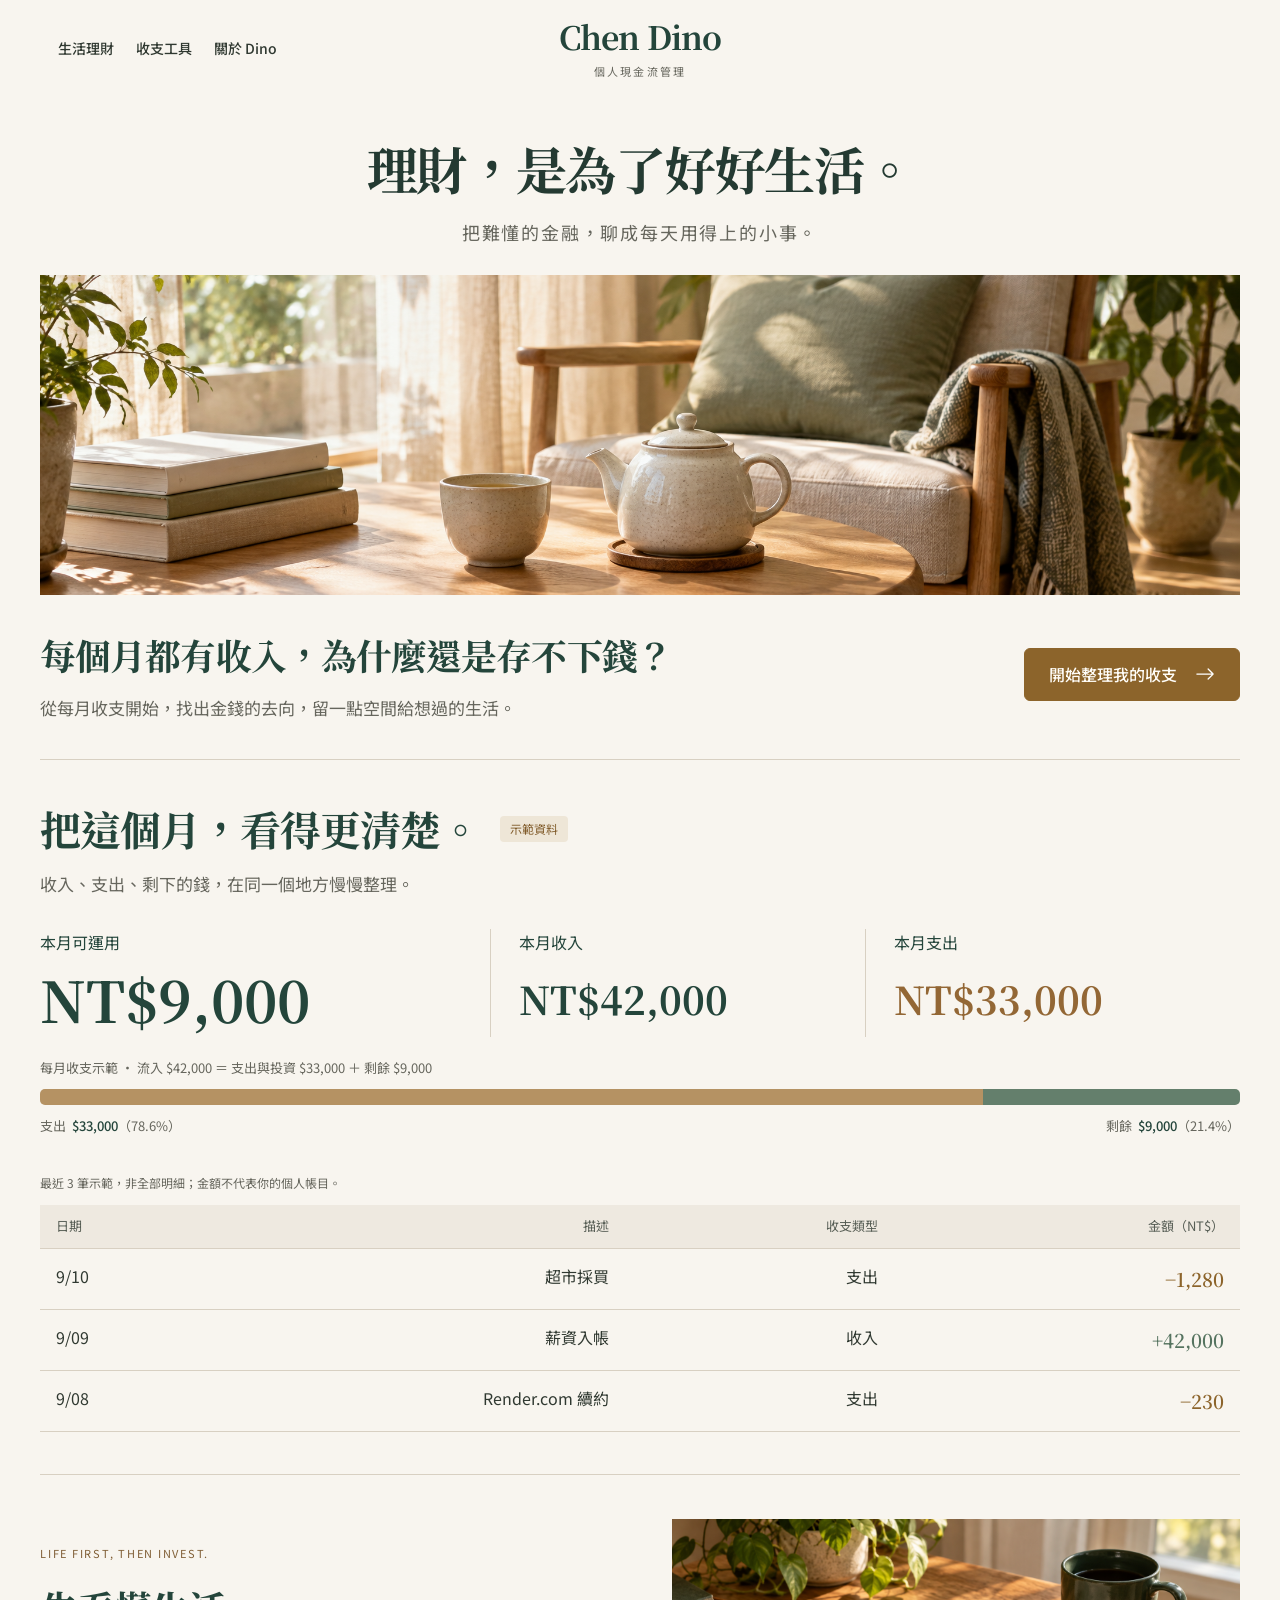
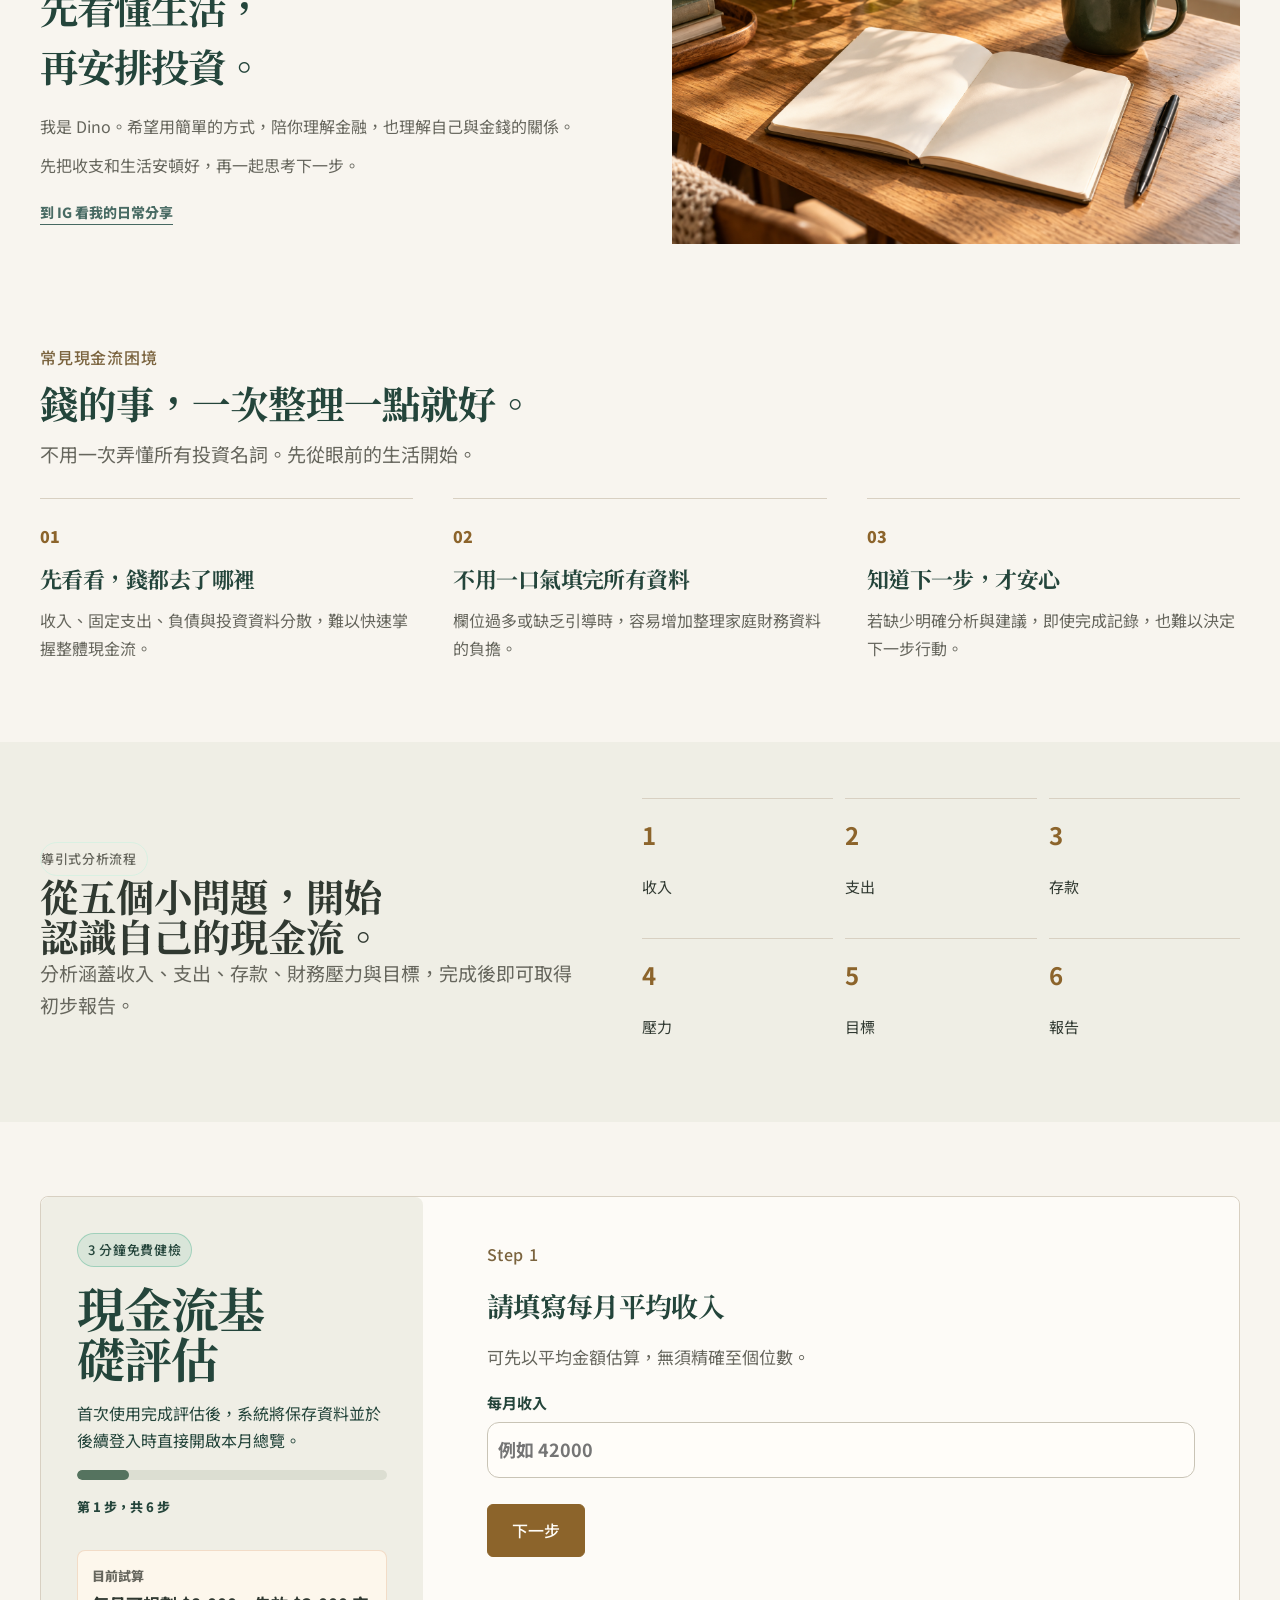
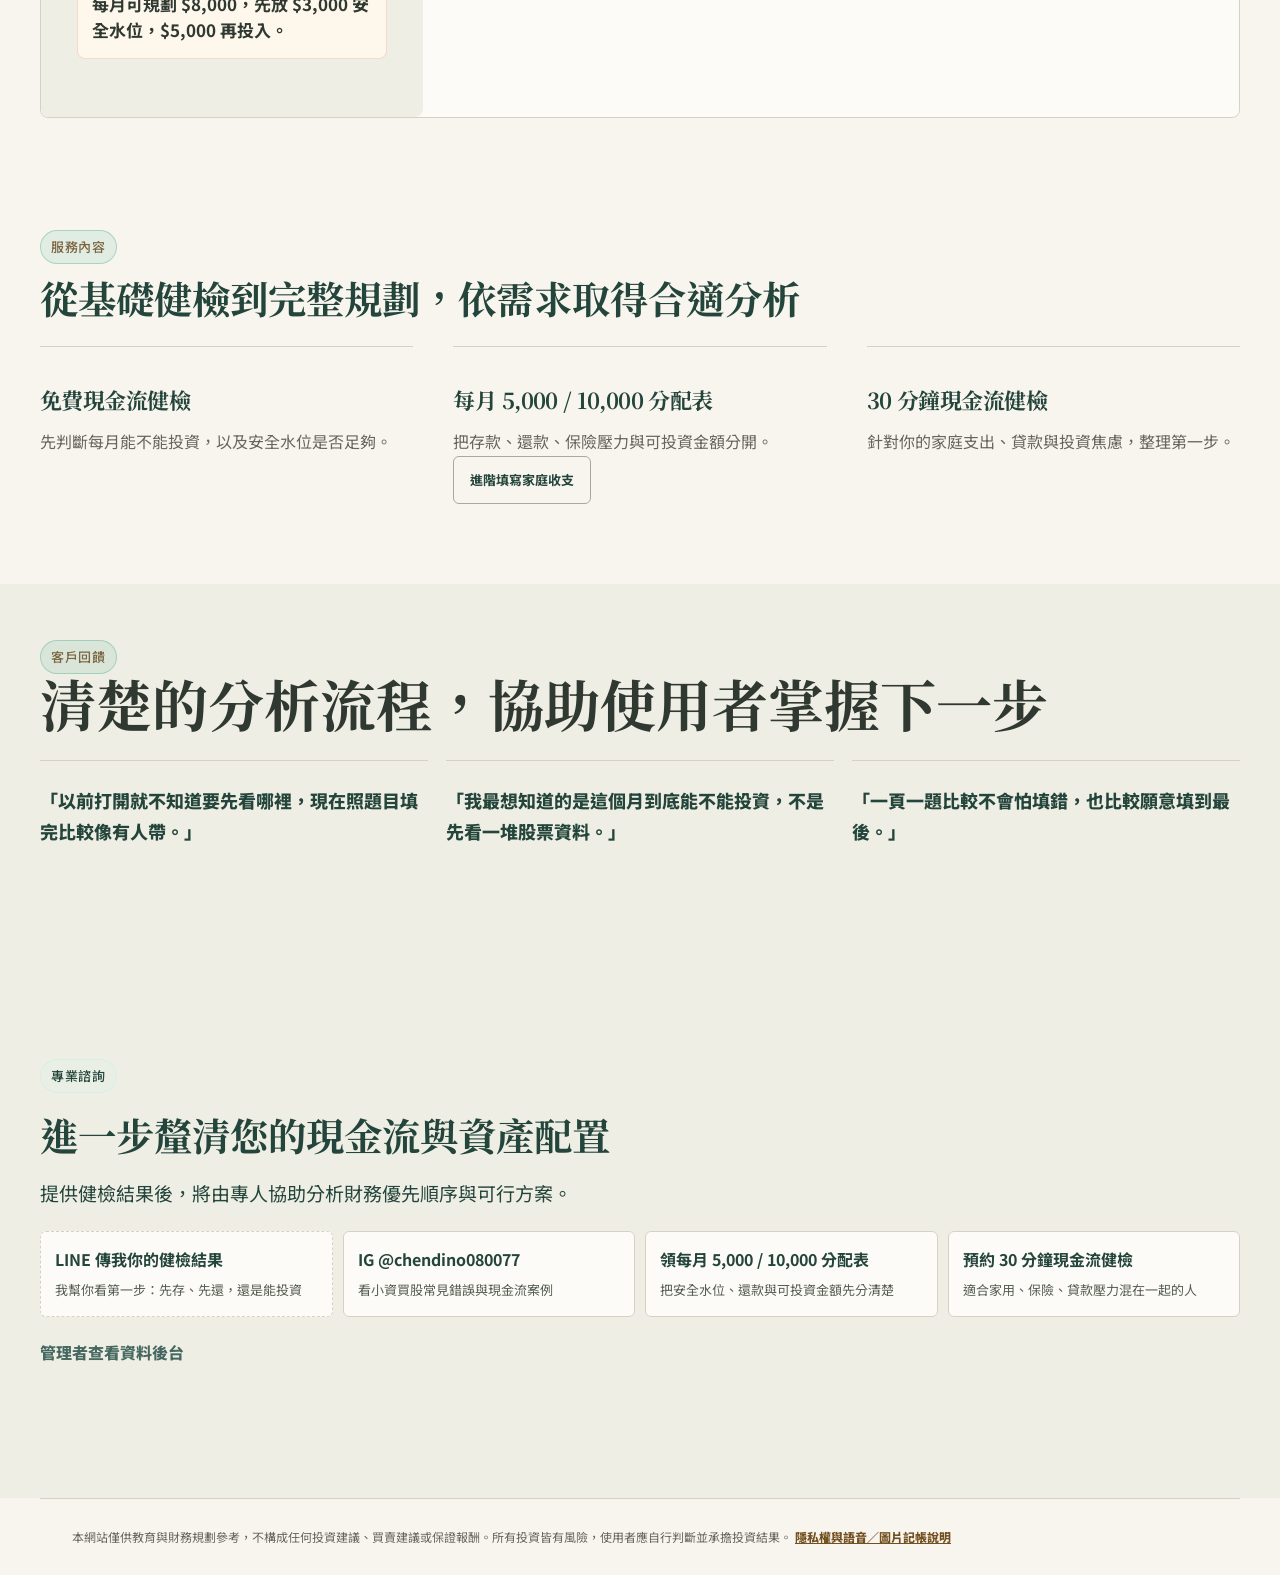
==== commit 1a051657: "Fix ledger confirmation and settings persistence; add private image review and journal UI" ====
--- a/webapp/index.html
+++ b/webapp/index.html
@@ -3,7 +3,7 @@
   <head>
     <meta charset="utf-8" />
     <meta name="viewport" content="width=device-width, initial-scale=1" />
-    <meta name="theme-color" content="#04342C" />
+    <meta name="theme-color" content="#f8f5ef" />
     <title>Chen Dino 個人現金流管理</title>
     <script>
       if (location.protocol === "file:") {
@@ -16,27 +16,28 @@
     <link rel="icon" href="./icon.svg" type="image/svg+xml" />
     <link rel="manifest" href="./manifest.webmanifest" />
     <link rel="stylesheet" href="./styles.css" />
+    <link rel="stylesheet" href="./journal.css" />
   </head>
-  <body>
+  <body class="journal-theme">
+    <a class="skip-link" href="#mainContent">跳到主要內容</a>
     <header class="app-header brand-nav">
       <a class="brand" href="#top" data-goto="landingView" aria-label="Chen Dino 首頁">
-        <span class="brand-mark" aria-hidden="true">CD</span>
         <div>
           <h1>Chen Dino</h1>
           <p id="headerStatus" role="status" aria-live="polite" aria-atomic="true">個人現金流管理</p>
         </div>
       </a>
       <nav class="site-links" aria-label="網站導覽">
-        <a href="#solutionPanel" data-goto="landingView" data-focus-section="solutionPanel">痛點解法</a>
-        <a href="#quickCheckPanel" data-goto="landingView" data-focus-section="quickCheckPanel">快速健檢</a>
-        <a href="#contactPanel" data-goto="landingView" data-focus-section="contactPanel">健檢服務預約</a>
+        <a href="#solutionPanel" data-goto="landingView" data-focus-section="solutionPanel">生活理財</a>
+        <a href="#quickCheckPanel" data-start-finances>收支工具</a>
+        <a href="#aboutDino" data-goto="landingView" data-focus-section="aboutDino">關於 Dino</a>
       </nav>
       <div class="header-actions">
         <button class="secondary-button mini-button header-home-button" data-goto="landingView" type="button">首頁</button>
         <button class="secondary-button mini-button" id="lineLoginBtn" type="button" hidden>LINE 登入</button>
         <button class="secondary-button mini-button" id="logoutBtn" type="button" hidden>登出</button>
-        <button class="icon-button" id="sampleBtn" type="button" title="套用範例資料" aria-label="套用範例資料">範</button>
-        <button class="icon-button" id="saveBtn" type="button" title="儲存目前資料" aria-label="儲存目前資料">存</button>
+        <button class="icon-button" id="sampleBtn" type="button" title="套用範例資料" aria-label="套用範例資料">範例</button>
+        <button class="icon-button" id="saveBtn" data-save-financial type="button" title="儲存目前資料" aria-label="儲存目前資料">儲存</button>
       </div>
     </header>
 
@@ -52,89 +53,60 @@
     </nav>
 
     <main class="site-main" id="top">
+      <span id="mainContent" tabindex="-1"></span>
       <section id="landingView" class="view is-active" aria-labelledby="landingTitle">
-        <section class="member-auth-gate" id="memberAuthGate" hidden aria-labelledby="memberAuthTitle">
-          <div>
-            <span class="eyebrow">Chen Dino 會員</span>
-            <h2 id="memberAuthTitle">LINE 會員登入</h2>
-            <p>使用 LINE 帳號登入，安全取回跨裝置同步的家庭收支、ETF 部位與記帳資料。</p>
-          </div>
-          <button class="primary-button" id="memberLineLoginBtn" type="button">使用 LINE 登入</button>
-        </section>
-        <section class="hero-section fullbleed" aria-label="小資現金流健檢">
-          <div class="section-inner hero-inner">
-            <div class="hero-copy" data-animate>
-              <span class="eyebrow">每月可運用資金 5,000 至 10,000 元的規劃方案</span>
-              <h2 id="landingTitle" data-typewriter="掌握本月現金流，建立儲蓄、償債與投資順序">掌握本月現金流，建立儲蓄、償債與投資順序</h2>
-              <p>依序輸入收入、必要支出與存款資料，快速取得清楚且可執行的現金流建議。</p>
-              <div class="hero-actions">
-                <a class="primary-button cta-link" href="#quickCheckPanel">開始 3 分鐘健檢</a>
-                <a class="secondary-button cta-link" href="#solutionPanel">先看怎麼做</a>
-                <button class="secondary-button" data-goto="inputView" type="button">填家庭收支與 ETF 配置</button>
-              </div>
-              <div class="hero-motion-strip" aria-label="現金流即時分配動畫">
-                <span>收入進來</span>
-                <i></i>
-                <span>支出扣掉</span>
-                <i></i>
-                <span>留下可分配</span>
-              </div>
-            </div>
-            <div class="hero-proof" data-animate>
-              <span>Chen Dino 陳迪諾</span>
-              <strong>不用先懂投資術語，先把錢的順序排對。</strong>
-              <ul class="feature-list">
-                <li>每月剩多少</li>
-                <li>安全水位夠不夠</li>
-                <li>這筆錢該不該投資</li>
-              </ul>
-              <div class="motion-stage" aria-label="現金流動畫示意">
-                <div class="flow-line flow-line-one">
-                  <span>收入</span>
-                  <i></i>
-                  <strong>42,000</strong>
-                </div>
-                <div class="flow-line flow-line-two">
-                  <span>必要支出</span>
-                  <i></i>
-                  <strong>33,000</strong>
-                </div>
-                <div class="flow-line flow-line-three">
-                  <span>可分配</span>
-                  <i></i>
-                  <strong>9,000</strong>
-                </div>
-                <div class="motion-cards">
-                  <div>先存</div>
-                  <div>先還</div>
-                  <div>再投資</div>
-                </div>
-              </div>
-            </div>
-          </div>
-        </section>
-
+        <section class="journal-hero" aria-labelledby="landingTitle">
+          <div class="journal-intro" data-animate>
+            <span class="journal-kicker">CHEN DINO · 日常理財誌</span>
+            <h2 id="landingTitle">理財，是為了<span>好好生活。</span></h2>
+            <p>把難懂的金融，聊成每天用得上的小事。</p>
+          </div>
+          <img class="journal-hero-photo" data-animate src="./assets/journal-home.png" width="2048" height="768" fetchpriority="high" alt="暖陽灑進閱讀角落，木桌上放著陶杯、茶壺與書本" />
+          <div class="journal-invitation" data-animate>
+            <div><h3>每個月都有收入，為什麼還是存不下錢？</h3><p>從每月收支開始，找出金錢的去向，留一點空間給想過的生活。</p></div>
+            <a class="primary-button journal-cta" href="#quickCheckPanel" data-start-finances>開始整理我的收支<img src="./assets/icons/arrow-right.svg" alt="" width="20" height="20" /></a>
+          </div>
+        </section>
+        <section class="journal-example" data-animate aria-labelledby="journalExampleTitle">
+          <div class="journal-section-heading"><h3 id="journalExampleTitle">把這個月，看得更清楚。</h3><span class="example-label">示範資料</span></div>
+          <p class="journal-lede">收入、支出、剩下的錢，在同一個地方慢慢整理。</p>
+          <div class="journal-metrics">
+            <div class="journal-remaining"><span>本月可運用</span><strong>NT$9,000</strong></div>
+            <div><span>本月收入</span><strong>NT$42,000</strong></div>
+            <div class="journal-expense"><span>本月支出</span><strong>NT$33,000</strong></div>
+          </div>
+          <div id="journalExampleBar"></div>
+          <div class="journal-ledger-wrap"><table class="journal-ledger">
+            <caption>最近 3 筆示範，非全部明細；金額不代表你的個人帳目。</caption>
+            <thead><tr><th scope="col">日期</th><th scope="col">描述</th><th scope="col">收支類型</th><th scope="col">金額（NT$）</th></tr></thead>
+            <tbody><tr><td>9/10</td><td>超市採買</td><td>支出</td><td class="entry-expense">−1,280</td></tr><tr><td>9/09</td><td>薪資入帳</td><td>收入</td><td class="entry-income">+42,000</td></tr><tr><td>9/08</td><td>Render.com 續約</td><td>支出</td><td class="entry-expense">−230</td></tr></tbody>
+          </table></div>
+        </section>
+        <section class="journal-about" id="aboutDino" aria-labelledby="aboutDinoTitle">
+          <div data-animate><span class="journal-kicker">LIFE FIRST, THEN INVEST.</span><h3 id="aboutDinoTitle">先看懂生活，<br />再安排投資。</h3><p>我是 Dino。希望用簡單的方式，陪你理解金融，也理解自己與金錢的關係。</p><p>先把收支和生活安頓好，再一起思考下一步。</p><a class="text-link-button" href="https://www.instagram.com/chendino080077/" target="_blank" rel="noopener noreferrer">到 IG 看我的日常分享</a></div>
+          <img src="./assets/journal-notebook.png" width="1659" height="948" loading="lazy" alt="木桌上的墨綠陶杯、空白筆記本與筆" />
+        </section>
         <section class="section-block" id="painPoints">
           <div class="section-inner">
             <div class="section-kicker" data-animate>常見現金流困境</div>
             <div class="section-heading" data-animate>
-              <h2>複雜的財務資訊，往往使決策失去優先順序</h2>
-              <p>透過導引式流程，依序完成資料整理、結果分析與行動規劃。</p>
+              <h2>錢的事，一次整理一點就好。</h2>
+              <p>不用一次弄懂所有投資名詞。先從眼前的生活開始。</p>
             </div>
             <div class="pain-grid stagger-grid">
               <article data-animate>
                 <span>01</span>
-                <h3>收支資訊缺乏整理順序</h3>
+                <h3>先看看，錢都去了哪裡</h3>
                 <p>收入、固定支出、負債與投資資料分散，難以快速掌握整體現金流。</p>
               </article>
               <article data-animate>
                 <span>02</span>
-                <h3>財務資料輸入負擔過高</h3>
+                <h3>不用一口氣填完所有資料</h3>
                 <p>欄位過多或缺乏引導時，容易增加整理家庭財務資料的負擔。</p>
               </article>
               <article data-animate>
                 <span>03</span>
-                <h3>缺少即時且可執行的回饋</h3>
+                <h3>知道下一步，才安心</h3>
                 <p>若缺少明確分析與建議，即使完成記錄，也難以決定下一步行動。</p>
               </article>
             </div>
@@ -145,7 +117,7 @@
           <div class="section-inner solution-layout">
             <div data-animate>
               <span class="eyebrow">導引式分析流程</span>
-              <h2>依序完成資料輸入，逐步建立現金流分析</h2>
+              <h2>從五個小問題，開始認識自己的現金流。</h2>
               <p>分析涵蓋收入、支出、存款、財務壓力與目標，完成後即可取得初步報告。</p>
             </div>
             <div class="solution-steps stagger-grid">
@@ -159,6 +131,14 @@
           </div>
         </section>
 
+        <section class="member-auth-gate" id="memberAuthGate" hidden aria-labelledby="memberAuthTitle">
+          <div>
+            <span class="eyebrow">Chen Dino 會員</span>
+            <h2 id="memberAuthTitle">LINE 會員登入</h2>
+            <p>使用 LINE 帳號登入，安全取回跨裝置同步的家庭收支、ETF 部位與記帳資料。</p>
+          </div>
+          <button class="primary-button" id="memberLineLoginBtn" type="button">使用 LINE 登入</button>
+        </section>
         <section class="quick-check flow-panel" id="quickCheckPanel" aria-labelledby="quickCheckTitle">
           <div class="section-inner">
             <div class="flow-shell" data-animate>
@@ -350,7 +330,7 @@
         <div class="section-title dashboard-heading">
           <div>
             <span class="dashboard-period" id="dashboardPeriod">本月</span>
-            <h2 id="dashboardTitle">本月總覽</h2>
+            <h2 id="dashboardTitle">把這個月，看得更清楚。</h2>
             <p>分開顯示本月實際記帳與原定預算，立即看見目前差額。</p>
           </div>
           <button class="secondary-button mini-button" id="refreshDashboardBtn" type="button" aria-label="重新整理本月總覽">更新</button>
@@ -361,7 +341,7 @@
       <section id="inputView" class="view app-view" aria-labelledby="inputTitle">
         <div class="section-title">
           <div>
-            <h2 id="inputTitle">家庭財務資料</h2>
+            <span class="journal-kicker">OUR EVERYDAY PLAN</span><h2 id="inputTitle">一起，把生活安排好。</h2>
             <p>依月份記錄家庭收支與投資部位，建立完整的財務分析基礎。</p>
           </div>
           <button class="primary-button" id="generateBtn" type="button">產生報告</button>
@@ -423,6 +403,14 @@
           </section>
         </div>
         <div class="validation-errors" id="profileValidationErrors" role="alert" hidden></div>
+        <div class="financial-save-panel">
+          <div>
+            <strong>保存本次填寫的資料</strong>
+            <p>一次儲存年度預設、12 個月份與 ETF／個股部位。</p>
+            <p id="financialSaveStatus" role="status" aria-live="polite" aria-atomic="true">填寫完成後，按下儲存確認保存結果。</p>
+          </div>
+          <button class="primary-button" id="saveFinancialDataBtn" data-save-financial type="button" aria-describedby="financialSaveStatus">儲存全部變更</button>
+        </div>
       </section>
 
       <section id="databaseView" class="view app-view" aria-labelledby="databaseTitle">
@@ -540,32 +528,33 @@
 
     <nav class="member-bottom-nav" aria-label="會員主要功能">
       <button class="member-nav-item" data-member-nav="overview" data-goto="dashboardView" type="button">
-        <span class="member-nav-icon" aria-hidden="true">⌂</span>
+        <img class="member-nav-icon" src="./assets/icons/house.svg" alt="" width="20" height="20" />
         <span>總覽</span>
       </button>
       <button class="member-nav-item" data-member-nav="ledger" data-goto="dashboardView" data-focus-section="dashboardRecentEntries" type="button">
-        <span class="member-nav-icon" aria-hidden="true">＋</span>
+        <img class="member-nav-icon" src="./assets/icons/journal-text.svg" alt="" width="20" height="20" />
         <span>記帳</span>
       </button>
       <button class="member-nav-item" data-member-nav="budget" data-goto="inputView" data-focus-section="monthlyCashflowSection" type="button">
-        <span class="member-nav-icon" aria-hidden="true">▤</span>
+        <img class="member-nav-icon" src="./assets/icons/calendar3.svg" alt="" width="20" height="20" />
         <span>預算</span>
       </button>
       <button class="member-nav-item" data-member-nav="invest" data-goto="inputView" data-focus-section="etfAllocationSection" type="button">
-        <span class="member-nav-icon" aria-hidden="true">↗</span>
+        <img class="member-nav-icon" src="./assets/icons/graph-up.svg" alt="" width="20" height="20" />
         <span>投資</span>
       </button>
       <button class="member-nav-item" data-member-nav="report" data-goto="freeReportView" type="button">
-        <span class="member-nav-icon" aria-hidden="true">◎</span>
+        <img class="member-nav-icon" src="./assets/icons/file-earmark-text.svg" alt="" width="20" height="20" />
         <span>報告</span>
       </button>
     </nav>
 
     <footer class="disclaimer">
       本網站僅供教育與財務規劃參考，不構成任何投資建議、買賣建議或保證報酬。所有投資皆有風險，使用者應自行判斷並承擔投資結果。
-      <a href="./privacy.html">隱私權與語音記帳說明</a>
+      <a href="./privacy.html">隱私權與語音／圖片記帳說明</a>
     </footer>
 
+    <script src="./cashflow-visual.js"></script>
     <script src="./app.js"></script>
   </body>
 </html>
--- a/webapp/styles.css
+++ b/webapp/styles.css
@@ -1247,6 +1247,26 @@
   cursor: not-allowed;
   opacity: 0.66;
   pointer-events: none;
+}
+
+.financial-save-panel {
+  display: flex;
+  align-items: center;
+  justify-content: space-between;
+  gap: 20px;
+  margin-top: 20px;
+  padding: 20px;
+  border: 1px solid var(--line);
+  border-radius: 16px;
+  background: var(--surface-2);
+}
+.financial-save-panel p { margin: 6px 0 0; color: var(--muted); }
+.financial-save-panel button { flex-shrink: 0; min-height: 48px; }
+#financialSaveStatus[data-status="saved"] { color: var(--primary-2); }
+#financialSaveStatus[data-status="error"] { color: var(--danger); }
+@media (max-width: 640px) {
+  .financial-save-panel { flex-direction: column; align-items: stretch; }
+  .financial-save-panel button { width: 100%; }
 }
 
 button:disabled {
@@ -2459,8 +2479,7 @@
 }
 
 .consent-step {
-  position: absolute;
-  inset: clamp(24px, 4vw, 44px);
+  position: static;
 }
 
 .consent-box {
--- a/webapp/journal.css
+++ b/webapp/journal.css
@@ -0,0 +1,278 @@
+/* Chen Dino: the life journal visual system. Loaded after the existing product styles. */
+:root {
+  --bg: #f8f5ef;
+  --surface: #fdfbf7;
+  --surface-solid: #fdfbf7;
+  --surface-2: #efeee5;
+  --text: #303931;
+  --muted: #66665d;
+  --line: #d8d0c2;
+  --primary: #8c642b;
+  --primary-2: #735020;
+  --brand-dark: #24453b;
+  --brand-green: #55735f;
+  --brand-mint: #e1e7dc;
+  --accent: #936735;
+  --accent-2: #b99766;
+  --danger: #a33e2e;
+  --ok: #38634b;
+  --shadow: 0 8px 24px #443a2410;
+  --soft-shadow: 0 4px 14px #443a240a;
+  --serif: "Noto Serif TC", "PMingLiU", Georgia, serif;
+  --sans: "Noto Sans TC", "Microsoft JhengHei", system-ui, sans-serif;
+}
+body.journal-theme { background: var(--bg); color: var(--text); font-family: var(--sans); line-height: 1.7; }
+body.journal-theme::before { content: none; }
+[hidden] { display: none !important; }
+h1, h2, h3, .brand h1 { font-family: var(--serif); letter-spacing: -.025em; color: var(--brand-dark); }
+h2, h3 { text-wrap: balance; }
+button, input, select, textarea, .primary-button, .secondary-button, .tab, .eyebrow, .step-label { font-family: var(--sans); }
+button, a, input, select, textarea { -webkit-tap-highlight-color: transparent; }
+.skip-link { position: fixed; top: -80px; left: 16px; z-index: 100; background: var(--brand-dark); color: white; padding: 12px 18px; }
+.skip-link:focus { top: 12px; color: white; }
+:where(button, a, input, select, textarea, summary, [tabindex]):focus-visible { outline: 2px solid var(--brand-dark); outline-offset: 4px; }
+.app-header.brand-nav, body[data-member-auth="ready"] .brand-nav {
+  display: grid; grid-template-columns: 1fr auto 1fr; grid-template-areas: "nav brand actions";
+  width: min(1440px, 100%); min-height: 98px; margin: auto; padding: 14px clamp(20px, 4.5vw, 64px);
+  border-bottom: 1px solid transparent; background: #f8f5eff5; box-shadow: none; backdrop-filter: blur(10px);
+}
+.app-header.brand-nav.is-scrolled { min-height: 82px; border-bottom-color: var(--line); box-shadow: none; }
+.brand { grid-area: brand; justify-content: center; text-align: center; }
+.brand h1, body[data-member-auth="ready"] .brand h1 { font-family: var(--serif); font-size: 32px; font-weight: 700; line-height: 1.3; }
+.brand p, body[data-member-auth="ready"] .brand p { margin-top: 5px; font-size: 11px; font-weight: 400; letter-spacing: .2em; color: var(--muted); }
+.site-links { grid-area: nav; justify-content: flex-start; gap: 22px; margin: 0; }
+.site-links a { color: var(--text); font-size: 14px; font-weight: 500; white-space: nowrap; }
+.site-links a:hover { color: var(--primary); }
+.brand-nav .header-actions { grid-area: actions; display: flex; justify-content: flex-end; flex-wrap: wrap; gap: 8px; }
+.header-actions .header-home-button, .header-actions #sampleBtn, .header-actions #saveBtn { display: none; }
+.header-actions button { min-height: 40px; background: transparent; border: 0; border-radius: 0; box-shadow: none; padding: 8px 4px 8px 20px; color: var(--brand-dark); }
+.header-actions #logoutBtn { border-left: 1px solid var(--line); }
+.site-main { min-height: 65vh; }
+.journal-hero, .journal-example, .journal-about, .section-inner, .member-auth-gate {
+  width: min(1280px, calc(100% - 80px)); margin-left: auto; margin-right: auto;
+}
+.journal-intro { text-align: center; padding: 32px 0 28px; }
+.journal-intro .journal-kicker { display: none; }
+.journal-intro h2 { margin: 0; font-size: clamp(32px, 4vw, 58px); font-weight: 700; line-height: 1.5; color: #243a32; }
+.journal-intro h2 span { white-space: nowrap; }
+.journal-intro p { margin: 10px 0 0; font-size: 18px; letter-spacing: .1em; color: var(--muted); }
+.journal-hero-photo { display: block; width: 100%; height: clamp(240px, 25vw, 350px); object-fit: cover; object-position: 50% 60%; }
+.journal-invitation { display: flex; justify-content: space-between; align-items: center; gap: 32px; padding: 30px 0 36px; border-bottom: 1px solid var(--line); }
+.journal-invitation h3 { font-size: clamp(22px, 2.8vw, 40px); margin: 0 0 8px; }
+.journal-invitation p { font-size: 17px; color: var(--muted); margin: 0; }
+.primary-button, .secondary-button, .icon-button, .contact-card, .choice {
+  border-radius: 6px; box-shadow: none; transition: background-color 160ms ease, border-color 160ms ease, color 160ms ease, transform 140ms ease;
+}
+.primary-button { background: var(--primary); border-color: var(--primary); color: #fffdf8; font-weight: 500; min-height: 48px; padding: 12px 24px; }
+.primary-button:hover { background: var(--primary-2); color: white; border-color: var(--primary-2); transform: translateY(-1px); box-shadow: none; }
+.secondary-button { background: transparent; border: 1px solid #aaa999; color: var(--brand-dark); }
+.secondary-button:hover { background: var(--surface-2); border-color: var(--brand-dark); color: var(--brand-dark); transform: translateY(-1px); box-shadow: none; }
+:where(button, .primary-button, .secondary-button, .contact-card):active:not(:disabled) { transform: translateY(1px) scale(.985); }
+button:disabled { cursor: wait; opacity: .65; transform: none; }
+.journal-cta { display: inline-flex; flex-shrink: 0; align-items: center; justify-content: center; gap: 18px; text-decoration: none; }
+.journal-cta img { filter: brightness(0) invert(1); }
+.journal-example { padding: 34px 0 42px; border-bottom: 1px solid var(--line); }
+.journal-section-heading { display: flex; align-items: center; gap: 20px; flex-wrap: wrap; }
+.journal-section-heading h3 { font-size: clamp(26px, 3.2vw, 44px); margin: 0; }
+.example-label { color: #805b2a; background: #eee6d7; font-size: 12px; padding: 3px 10px; border-radius: 4px; white-space: nowrap; }
+.journal-lede { color: var(--muted); margin: 6px 0 0; font-size: 17px; }
+.journal-metrics { display: grid; grid-template-columns: 1.2fr 1fr 1fr; margin: 30px 0 18px; }
+.journal-metrics > div { display: grid; gap: 5px; padding: 0 28px; border-left: 1px solid var(--line); }
+.journal-metrics > div:first-child { border: 0; padding-left: 0; }
+.journal-metrics span { font-size: 16px; color: var(--brand-dark); }
+.journal-metrics strong { font-family: var(--serif); font-variant-numeric: tabular-nums; line-height: 1.35; font-size: clamp(26px, 3vw, 42px); color: var(--brand-dark); }
+.journal-metrics .journal-remaining strong { font-size: clamp(36px, 4.4vw, 62px); }
+.journal-metrics .journal-expense strong { color: var(--accent); }
+.cashflow-composition { margin: 20px 0 28px; }
+.cashflow-composition figcaption { font-size: 13px; color: var(--muted); margin-bottom: 10px; }
+.cashflow-track { height: 16px; display: flex; overflow: hidden; border-radius: 5px; background: #e9e4d9; }
+.cashflow-segment { height: 100%; }
+.cashflow-segment.expense { background: #b59263; }
+.cashflow-segment.investment { background: #7b8191; }
+.cashflow-segment.remaining { background: #647f6c; }
+.cashflow-legend { display: flex; justify-content: space-between; gap: 8px 24px; flex-wrap: wrap; margin-top: 10px; font-size: 13px; color: var(--muted); }
+.cashflow-legend strong { font-weight: 500; color: var(--brand-dark); margin-left: 6px; font-variant-numeric: tabular-nums; }
+.cashflow-shortfall { color: var(--danger); font-size: 14px; margin-top: 10px; }
+.journal-ledger-wrap { overflow-x: auto; }
+.journal-ledger { width: 100%; min-width: 0; border-collapse: collapse; background: transparent; table-layout: auto; }
+.journal-ledger caption { text-align: left; color: var(--muted); font-size: 12px; padding: 8px 0 12px; }
+.journal-ledger th { background: #eee9e0; font-size: 13px; color: #575e55; font-weight: 400; padding: 10px 16px; white-space: nowrap; }
+.journal-ledger td { padding: 14px 16px; font-size: 16px; border-bottom: 1px solid var(--line); vertical-align: top; }
+.journal-ledger th:first-child, .journal-ledger td:first-child { padding-left: 16px; width: 78px; white-space: nowrap; }
+.journal-ledger th:last-child, .journal-ledger td:last-child { text-align: right; white-space: nowrap; font-variant-numeric: tabular-nums; }
+.journal-ledger td:last-child { font-family: var(--serif); font-size: 19px; font-weight: 600; }
+.journal-ledger .entry-expense, .journal-ledger .entry-investment { color: #8c642b; }
+.journal-ledger .entry-income, .journal-ledger .entry-investment_income { color: var(--brand-green); }
+.journal-ledger td small { display: block; color: var(--muted); font-family: var(--sans); font-size: 12px; overflow-wrap: anywhere; }
+.journal-about { display: grid; grid-template-columns: 1fr 1fr; align-items: center; gap: 64px; padding: 44px 0; }
+.journal-kicker { font-family: var(--sans); font-size: 11px; letter-spacing: .16em; color: #805f36; }
+.journal-about h3 { font-size: clamp(28px, 3vw, 40px); line-height: 1.5; margin: 14px 0 18px; }
+.journal-about p { color: var(--muted); margin: 12px 0; max-width: 40em; }
+.journal-about img { width: 100%; height: auto; display: block; }
+.journal-about a { display: inline-block; margin-top: 10px; font-size: 14px; text-underline-offset: 6px; text-decoration: underline; }
+.section-block { padding: 56px 0; }
+.section-kicker, .eyebrow, .step-label, .dashboard-period, .dashboard-kicker { font-family: var(--sans); color: #7b643f; font-weight: 500; letter-spacing: .05em; }
+.section-heading h2, .solution-layout h2, .final-cta h2 { font-size: clamp(26px, 3vw, 40px); }
+.pain-grid article, .service-grid article, .solution-steps article, .testimonial-list blockquote {
+  border-radius: 0; background: transparent; border: 0; border-top: 1px solid var(--line); box-shadow: none; padding: 24px 0;
+}
+.pain-grid article:hover, .service-grid article:hover { transform: none; box-shadow: none; }
+.pain-grid, .service-grid { gap: 40px; }
+.pain-grid h3, .service-grid h3 { font-size: 22px; }
+.solution-section, .testimonial-section, .final-cta-section { background: var(--surface-2); color: var(--text); }
+.solution-layout p, .solution-layout .eyebrow { color: var(--muted); }
+.solution-layout .eyebrow { background: transparent; padding-left: 0; }
+.solution-steps { display: grid; grid-template-columns: repeat(3, minmax(0, 1fr)); gap: 12px; }
+.solution-steps article { padding: 16px 0; }
+.solution-steps article strong { font-size: 24px; }
+.solution-steps article span { font-size: 15px; }
+.solution-section::before, .final-cta-section::before, .final-cta-section::after { content: none; }
+.solution-steps strong { background: transparent; color: var(--primary); border: 0; }
+.flow-panel { padding: 56px 0; background: transparent; }
+.flow-shell, .flow-card, .flow-aside { background: var(--surface-solid); color: var(--text); box-shadow: none; border-color: var(--line); border-radius: 8px; }
+.flow-aside { background: var(--surface-2); }
+.flow-aside h2, .flow-aside p, .flow-aside .eyebrow { color: var(--brand-dark); }
+.flow-progress { background: #dcded2; }.flow-progress-bar { background: var(--brand-green); }
+.flow-step h3 { font-size: 27px; line-height: 1.45; }.flow-step p { color: var(--muted); }
+.flow-card, .flow-step, .consent-contact-grid > label { min-width: 0; }
+.flow-card .validation-errors { position: static; clear: both; margin: 24px 0 0; overflow-wrap: anywhere; }
+.flow-step input[type="checkbox"] { min-height: 0; flex-shrink: 0; }
+.choice { border-color: var(--line); background: var(--surface-solid); color: var(--text); font-weight: 500; }
+.choice.is-selected { background: #e2e9dc; color: var(--brand-dark); border-color: var(--brand-green); }
+.member-auth-gate { border: 1px solid var(--line); background: var(--surface-2); padding: 24px; margin-top: 32px; margin-bottom: 32px; box-shadow: none; border-radius: 8px; }
+.final-cta, .final-cta h2, .final-cta p, .final-cta .eyebrow { color: var(--brand-dark); }
+.final-cta .contact-card { border: 1px solid var(--line); background: var(--surface-solid); color: var(--brand-dark); min-width: 0; }
+.final-cta .contact-card span { color: #555e52; font-weight: 400; line-height: 1.7; }
+.final-cta .contact-card.is-disabled { opacity: 1; border-style: dashed; }
+.final-cta .contact-card:hover, .final-cta .contact-card:focus-visible { border-color: var(--brand-green); background: #e6ecdf; transform: translateY(-3px); box-shadow: 0 6px 16px #24453b12; }
+.final-cta .contact-grid { grid-template-columns: repeat(auto-fit, minmax(min(100%, 230px), 1fr)); }
+.app-view { width: min(1280px, calc(100% - 80px)); padding: 36px 0 60px; }
+.section-title h2 { font-size: clamp(28px, 3vw, 40px); }.section-title p { font-weight: 400; color: var(--muted); }
+.panel, .score-panel, .table-panel, .calendar-card, .app-view .panel, .app-view .score-panel, .app-view .table-panel, .app-view .calendar-card {
+  background: var(--surface-solid); border-color: var(--line); border-radius: 8px; box-shadow: none; backdrop-filter: none;
+}
+.app-view .panel:hover, .app-view .score-panel:hover, .app-view .table-panel:hover, .app-view .calendar-card:hover { box-shadow: none; }
+.panel h3 { font-size: 23px; }.panel-note { font-weight: 400; }
+.report-layout > *, .source-freshness-list, .source-freshness-list article > * { min-width: 0; }
+.source-freshness-list article { grid-template-columns: minmax(0, 1fr) minmax(0, auto); grid-template-areas: "name status" "date date" "evidence evidence"; gap: 10px 12px; }
+.source-freshness-list article > strong { grid-area: name; overflow-wrap: anywhere; }
+.source-freshness-list .source-date { grid-area: date; font-size: 14px; color: var(--text); }
+.source-freshness-list .badge { grid-area: status; white-space: normal; overflow-wrap: anywhere; max-width: 100%; font-size: 12px; }
+.source-freshness-list small { grid-area: evidence; overflow-wrap: anywhere; line-height: 1.7; }
+input, select, textarea { background: #fffdf9; color: var(--text); border-color: #c9c4b6; border-radius: 5px; }
+input:focus, select:focus, textarea:focus { border-color: var(--brand-green); box-shadow: 0 0 0 3px #55735f18; }
+.workspace-nav { background: var(--bg); border-color: var(--line); box-shadow: none; border-radius: 0; }
+.workspace-tab, .month-tab { background: transparent; border-radius: 4px; font-weight: 500; color: var(--muted); }
+.workspace-tab.is-active, .month-tab.is-active { background: var(--brand-dark); color: white; border-color: var(--brand-dark); box-shadow: none; }
+.monthly-editor, .holding-row, .lot-row, .lot-row.is-line-synced { border-color: var(--line); background: var(--surface-solid); }
+.financial-save-panel { background: #eceee3; border-color: #cbd2be; border-radius: 8px; box-shadow: none; }
+.financial-save-panel:has([data-status="pending"]) { background: #fbf0dc; border-color: #bc9350; }
+.dashboard-mode-note { background: transparent; border: 0; border-bottom: 1px solid var(--line); border-radius: 0; padding: 0 0 18px; }
+.dashboard-metrics { grid-template-columns: 1.5fr repeat(4, 1fr); gap: 0; padding: 28px 0 18px; }
+.dashboard-metric { background: transparent; border: 0; border-left: 1px solid var(--line); border-radius: 0; box-shadow: none; padding: 0 20px; }
+.dashboard-metric::before { content: none; }
+.dashboard-metric.remaining { order: -1; border: 0; padding-left: 0; }
+.dashboard-metric span, .dashboard-metric small { font-weight: 400; }
+.dashboard-metric strong { font-family: var(--serif); font-size: clamp(23px, 2.4vw, 34px); color: var(--brand-dark); font-variant-numeric: tabular-nums; }
+.dashboard-metric.remaining strong { font-size: clamp(32px, 3.2vw, 46px); }
+.dashboard-metric.expense strong, .dashboard-metric.investment strong { color: var(--accent); }
+.dashboard-metric.is-negative strong { color: var(--danger); }
+.dashboard-budget-comparison { border: 0; border-block: 1px solid var(--line); border-radius: 0; background: transparent; padding: 20px 0; }
+.dashboard-grid { grid-template-columns: minmax(0, 2.4fr) minmax(220px, 1fr); gap: 36px; }
+.dashboard-section { min-width: 0; border: 0; border-radius: 0; background: transparent; box-shadow: none; padding: 24px 0; }
+.dashboard-section h3 { font-size: 25px; }.dashboard-status { color: var(--muted); background: transparent; font-weight: 400; }
+.dashboard-entry-list .dashboard-entry { display: table-row; background: transparent; }
+.dashboard-entry-list { margin-top: 12px; }
+.dashboard-reminder { background: transparent; border-bottom: 1px solid var(--line); padding: 16px 0; border-radius: 0; }
+.dashboard-reminder p { font-weight: 400; font-size: 14px; }
+.dashboard-shortcuts button { background: transparent; border: 0; border-top: 1px solid var(--line); border-radius: 0; padding: 18px 10px; }
+.dashboard-shortcuts button:hover { background: var(--surface-2); box-shadow: none; }
+.ledger-breakdowns details, .expense-category-overview { border-color: var(--line); background: var(--surface-solid); }
+.expense-category-track, .expense-category-bar-track { background: #e8e5da; }
+.report-cashflow-summary, .report-upgrade-cta, .missing-data-callout, .line-etf-positions, .line-recent-entries { background: var(--surface-2); border-color: var(--line); border-radius: 8px; }
+.metric, .risk-card, .prescription-card { background: var(--surface-solid); border-color: var(--line); border-radius: 6px; }
+.metric strong, .report-cashflow-grid strong { font-family: var(--serif); font-variant-numeric: tabular-nums; }
+.member-bottom-nav { background: #f8f5effa; border-top-color: var(--line); box-shadow: 0 -3px 12px #443a2408; }
+.member-nav-item { border-radius: 5px; font-family: var(--sans); color: var(--muted); }
+.member-nav-item.is-active { background: #e4e9df; color: var(--brand-dark); }
+.member-nav-icon { width: 20px; height: 20px; object-fit: contain; opacity: .8; }
+.disclaimer { width: min(1280px, calc(100% - 80px)); border-top: 1px solid var(--line); font-size: 12px; color: var(--muted); }
+.toast { background: var(--brand-dark); color: #fffdf8; border-radius: 8px; box-shadow: var(--shadow); }
+/* Motion adds orientation and feedback; content stays readable without observers. */
+[data-animate] { filter: none; opacity: 1; transform: none; transition: none; }
+.motion-ready [data-animate]:not(.is-visible) { opacity: 0; transform: translateY(24px); }
+.motion-ready [data-animate] { transition: opacity 650ms ease, transform 650ms cubic-bezier(.2,.65,.3,1); transition-delay: var(--reveal-delay, 0ms); }
+.motion-ready .stagger-grid > [data-animate] { transition-delay: var(--reveal-delay, 0ms); }
+.journal-hero-photo[data-animate] { --reveal-delay: 100ms; }
+.journal-invitation[data-animate] { --reveal-delay: 180ms; }
+.view.is-active { animation: journal-enter 320ms ease both; }
+.flow-step.is-active { animation: journal-enter 380ms ease both; }
+.motion-ready #journalExampleBar .cashflow-track:not(.is-visible) { transform: scaleX(0); transform-origin: left; }
+#journalExampleBar .cashflow-track.is-visible, #dashboardView.is-active .cashflow-track { animation: cashflow-grow 900ms cubic-bezier(.2,.65,.3,1) both; transform-origin: left; }
+.journal-cta img { transition: transform 220ms ease; }
+.journal-cta:hover img, .journal-cta:focus-visible img { transform: translateX(5px); }
+.site-links a { text-decoration: underline; text-decoration-color: transparent; text-underline-offset: 7px; transition: color 200ms ease, text-decoration-color 200ms ease; }
+.site-links a:hover, .site-links a:focus-visible { text-decoration-color: currentColor; }
+@keyframes cashflow-grow { from { transform: scaleX(0); } to { transform: scaleX(1); } }
+@keyframes journal-enter { from { opacity: .5; transform: translateY(5px); } to { opacity: 1; transform: none; } }
+section[id], .workspace-anchor, #mainContent { scroll-margin-top: 110px; }
+@media (max-width: 1100px) {
+  .site-links { gap: 14px; }.site-links a { font-size: 13px; }
+  .dashboard-metrics { grid-template-columns: repeat(4, 1fr); row-gap: 24px; }
+  .dashboard-metric.remaining { grid-column: 1 / -1; }.dashboard-metric.income { border-left: 0; padding-left: 0; }
+  .dashboard-grid { grid-template-columns: 1fr; gap: 0; }
+  .journal-invitation { gap: 24px; }.journal-invitation h3 { font-size: 26px; }
+}
+@media (max-width: 760px) {
+  .app-header.brand-nav, body[data-member-auth="ready"] .brand-nav { grid-template-columns: 1fr auto; grid-template-areas: "brand actions" "nav nav"; padding: 12px 20px 10px; min-height: 84px; gap: 8px; }
+  .app-header.brand-nav.is-scrolled { min-height: 84px; }
+  .brand { justify-content: flex-start; text-align: left; }.brand h1, body[data-member-auth="ready"] .brand h1 { font-size: 25px; }
+  .brand p, body[data-member-auth="ready"] .brand p { font-size: 10px; margin-top: 0; }
+  .site-links { display: flex; justify-content: space-between; gap: 20px; padding-top: 7px; border-top: 1px solid var(--line); }
+  .site-links a { font-size: 12px; }.header-actions button { font-size: 12px; padding: 6px 0 6px 12px; }
+  body[data-member-auth="ready"] .site-links { display: none; }
+  body[data-member-auth="ready"] .app-header.brand-nav { grid-template-areas: "brand actions"; }
+  .journal-hero, .journal-example, .journal-about, .section-inner, .member-auth-gate, .app-view, .disclaimer { width: calc(100% - 40px); }
+  .journal-intro { padding: 24px 0 22px; }.journal-intro h2 { font-size: clamp(29px, 6.5vw, 40px); }
+  .journal-intro p { font-size: 13px; letter-spacing: .03em; }
+  .journal-hero-photo { height: 220px; object-position: 48% 62%; }
+  .journal-invitation { display: grid; gap: 18px; padding: 24px 0 28px; }.journal-invitation h3 { font-size: 23px; }
+  .journal-invitation p { font-size: 14px; }.journal-cta { width: 100%; min-height: 50px; }
+  .journal-section-heading { gap: 10px; }.journal-section-heading h3 { font-size: 25px; }.journal-lede { font-size: 14px; }
+  .journal-metrics { grid-template-columns: 1fr 1fr; gap: 22px 0; margin-top: 22px; }
+  .journal-metrics .journal-remaining { grid-column: 1 / -1; }.journal-metrics .journal-remaining strong { font-size: 48px; }
+  .journal-metrics > div { padding: 0 14px; }.journal-metrics > div:nth-child(2) { border: 0; padding-left: 0; }
+  .journal-metrics strong { font-size: 26px; }.journal-metrics span { font-size: 13px; }
+  .cashflow-legend { font-size: 12px; justify-content: flex-start; gap: 6px 18px; }
+  .journal-ledger th { padding: 9px 5px; font-size: 11px; }.journal-ledger td { padding: 12px 5px; font-size: 12px; }
+  .journal-ledger th:first-child, .journal-ledger td:first-child { width: 48px; padding-left: 5px; }
+  .journal-ledger td:last-child { font-size: 16px; }.journal-ledger th:nth-child(3) { width: 54px; }
+  .journal-ledger td:nth-child(2) { overflow-wrap: anywhere; }
+  .journal-about { grid-template-columns: 1fr; gap: 24px; padding: 34px 0; }.journal-about h3 { font-size: 31px; }
+  .journal-about img { max-height: 260px; object-fit: cover; }
+  .section-block, .flow-panel { padding: 38px 0; }.section-heading h2, .solution-layout h2, .final-cta h2 { font-size: 27px; }
+  .pain-grid, .service-grid { gap: 6px; }.flow-aside, .flow-card { padding: 24px 18px; }
+  .flow-aside { padding: 18px; }.flow-aside h2 { font-size: 24px; }.flow-aside p { font-size: 13px; }
+  .flow-aside #quickResult { display: none; }
+  .solution-steps { grid-template-columns: repeat(3, minmax(0, 1fr)); }
+  .dashboard-metrics { grid-template-columns: 1fr 1fr; gap: 22px 0; }
+  .dashboard-metric { padding: 0 14px; }.dashboard-metric.expense { border: 0; padding-left: 0; }
+  .dashboard-metric strong { font-size: 26px; }.dashboard-metric.remaining strong { font-size: 40px; }
+  .dashboard-budget-comparison { grid-template-columns: 1fr 1fr; gap: 20px; }.dashboard-variance { grid-column: 1 / -1; }
+  .dashboard-section { padding: 20px 0; }.dashboard-shortcuts { grid-template-columns: 1fr; gap: 0; }
+  .app-view { padding-top: 26px; }.panel, .app-view .panel { padding: 20px 16px; }.section-title h2 { font-size: 28px; }
+  .workspace-nav { gap: 12px; }.financial-save-panel { padding: 20px 16px; }
+  .member-auth-gate { padding: 20px; }.disclaimer { padding-bottom: 32px; }
+  section[id], .workspace-anchor { scroll-margin-top: 130px; }
+}
+@media (prefers-reduced-motion: reduce) {
+  html { scroll-behavior: auto; }
+  *, *::before, *::after { animation: none !important; transition: none !important; scroll-behavior: auto !important; }
+  .motion-ready [data-animate]:not(.is-visible) { opacity: 1; transform: none; }
+  .motion-ready #journalExampleBar .cashflow-track:not(.is-visible) { transform: none; }
+}
+
+/* Keep the signed-in workspace header compact while preserving readable type. */
+body[data-member-auth="ready"] .app-header.brand-nav { min-height: 64px; padding-top: 8px; padding-bottom: 8px; }
+body[data-member-auth="ready"] .brand h1 { font-size: 22px; line-height: 1.2; }
+body[data-member-auth="ready"] .brand p { margin-top: 0; font-size: 10px; line-height: 1.4; }
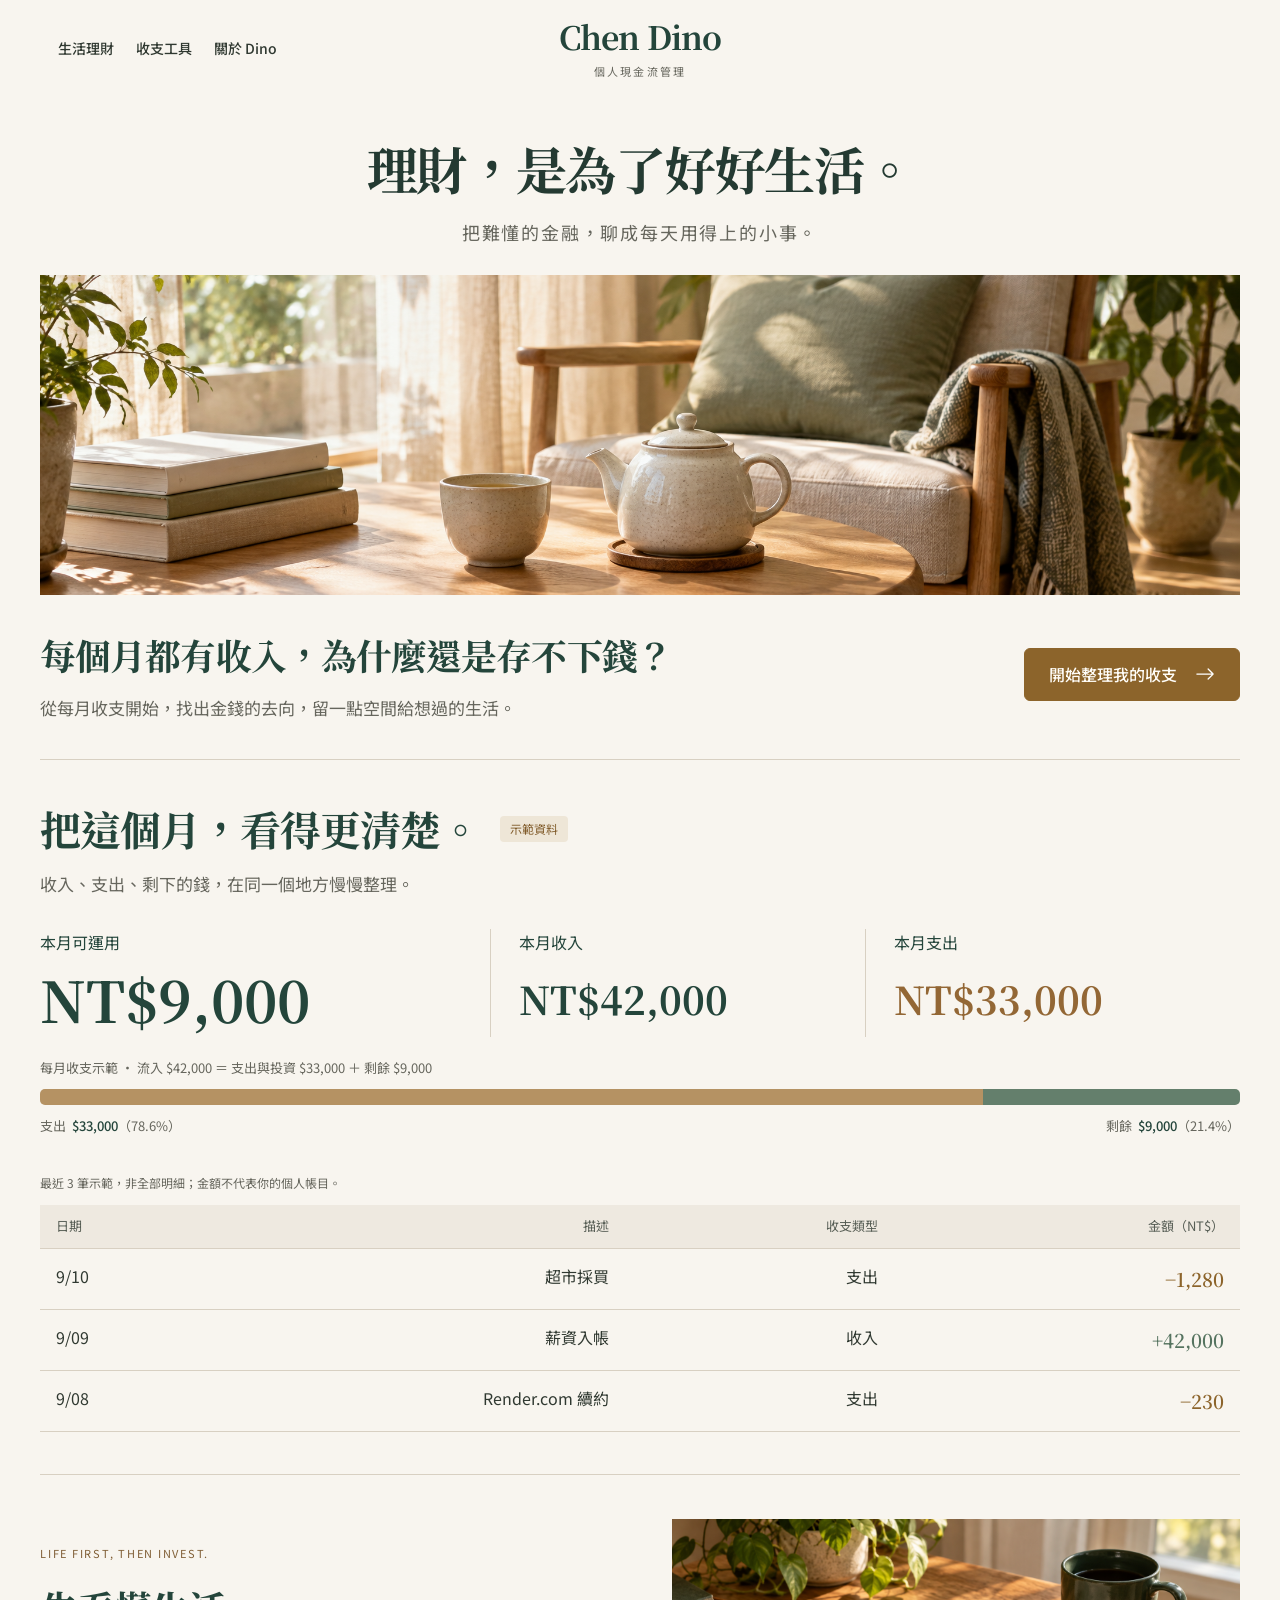
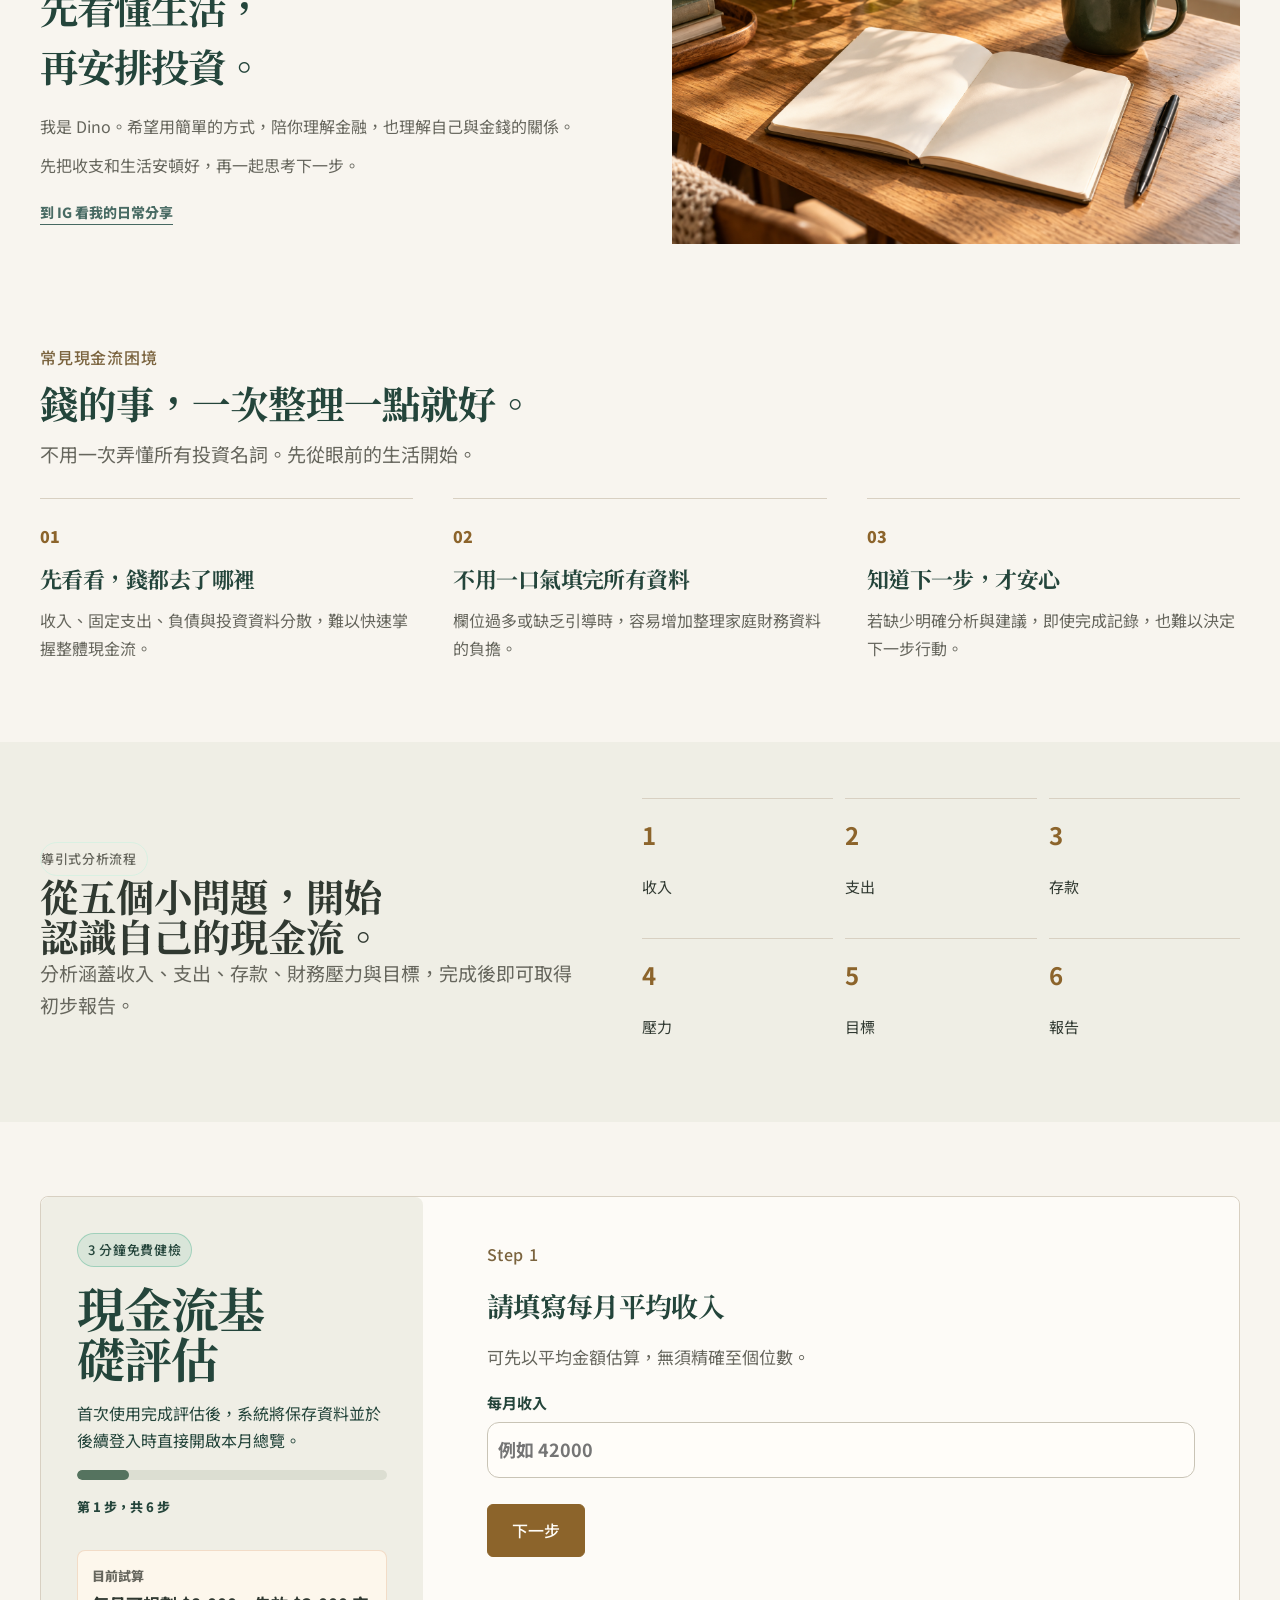
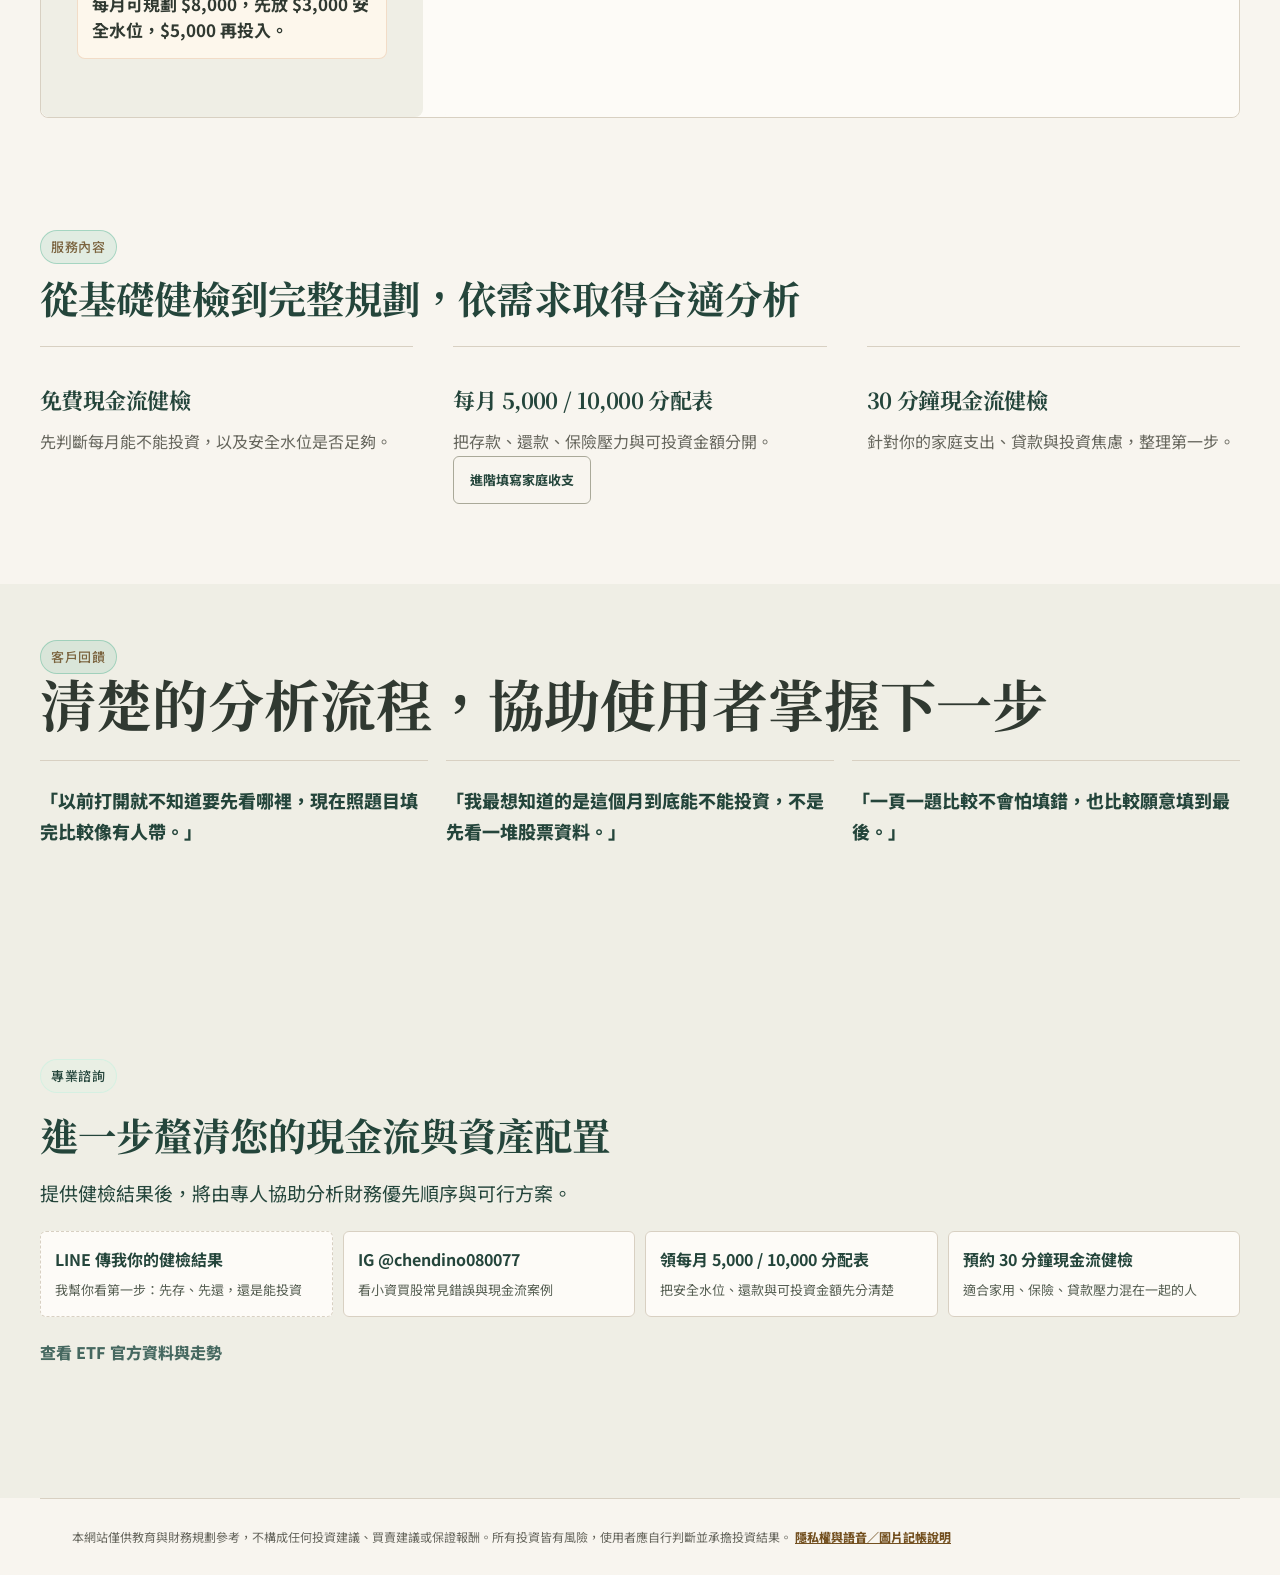
==== commit ed38aade: "Support customer-selected ETF data and automatic trailing yields" ====
--- a/webapp/index.html
+++ b/webapp/index.html
@@ -321,7 +321,7 @@
                 <span>適合家用、保險、貸款壓力混在一起的人</span>
               </a>
             </div>
-            <button class="text-link-button" data-goto="databaseView" type="button">管理者查看資料後台</button>
+            <button class="text-link-button" data-goto="databaseView" type="button">查看 ETF 官方資料與走勢</button>
           </div>
         </section>
       </section>
@@ -398,6 +398,7 @@
                 <p class="panel-note">輸入代號與目前投入金額，名稱、類型與殖利率會由資料庫自動帶入。</p>
               </div>
               <button class="secondary-button" id="addHoldingBtn" type="button">＋ 新增部位</button>
+              <button class="secondary-button" data-goto="databaseView" type="button">查看持有 ETF 官方資料與走勢</button>
             </div>
             <div class="holding-editor" id="holdingEditor"></div>
           </section>
@@ -416,8 +417,8 @@
       <section id="databaseView" class="view app-view" aria-labelledby="databaseTitle">
         <div class="section-title">
           <div>
-            <h2 id="databaseTitle">後台資料庫</h2>
-            <p id="databaseSummary">這裡給管理者查核官方資料快照，外部使用者看免費報告即可。</p>
+            <h2 id="databaseTitle">ETF 官方資料與走勢</h2>
+            <p id="databaseSummary">依家庭收支持有的 ETF 查看官方明細，也可以自行選擇比較價格。</p>
           </div>
           <button class="secondary-button" id="reloadDataBtn" type="button">重新讀取</button>
         </div>
@@ -427,7 +428,17 @@
             <h3>價格相對走勢</h3>
             <span class="badge">起點 = 100</span>
           </div>
+          <div id="priceChartControls" class="etf-chart-controls">
+            <label>新增比較 ETF<input id="priceChartSearch" list="etfSearchOptions" autocomplete="off" placeholder="0050 或中文名稱" /></label>
+            <button id="addPriceChartEtf" class="secondary-button" type="button">加入比較</button>
+            <button id="useHeldPriceEtfs" class="secondary-button" type="button">我的持有 ETF</button>
+            <label>期間<select id="priceChartPeriod"><option value="1">近 1 個月</option><option value="3">近 3 個月</option><option value="6">近 6 個月</option></select></label>
+          </div>
+          <div id="priceChartSelection" class="etf-chart-selection" aria-label="已選取比較 ETF"></div>
+          <p id="priceChartStatus" class="panel-note" role="status" aria-live="polite">請選擇比較標的。</p>
+          <p class="panel-note">同一交易日起點為 100，僅比較價格變化，未計入配息。成分股與價格明細依家庭收支持有的 ETF 顯示。</p>
           <div id="priceChartSummary" class="metrics compact-metrics"></div>
+          <p class="panel-note">官方資料查詢使用 15 分鐘快取；資料待補或來源暫時無法回應時，請稍後重試。</p>
           <canvas id="officialPriceChart" height="260" aria-label="官方 ETF 價格相對走勢"></canvas>
         </section>
         <div id="databaseSectorTable" class="table-panel"></div>
@@ -555,6 +566,8 @@
     </footer>
 
     <script src="./cashflow-visual.js"></script>
+    <datalist id="etfSearchOptions"></datalist>
+    <script src="./etf-data.js"></script>
     <script src="./app.js"></script>
   </body>
 </html>
--- a/webapp/styles.css
+++ b/webapp/styles.css
@@ -3679,3 +3679,15 @@
     white-space: nowrap;
   }
 }
+.etf-chart-controls { display: flex; flex-wrap: wrap; gap: 12px; align-items: end; margin: 16px 0; }
+.etf-chart-controls label { display: grid; gap: 6px; min-width: 0; }
+.etf-chart-controls input { width: min(100%, 280px); }
+.etf-chart-selection { display: flex; flex-wrap: wrap; gap: 8px; }
+.held-etf-detail { margin: 14px 0; padding: 12px; border: 1px solid #d9e2df; border-radius: 12px; }
+.held-etf-detail > summary { cursor: pointer; font-weight: 700; }
+.etf-detail-scroll { overflow-x: auto; max-width: 100%; }
+.held-etf-detail table { width: 100%; }
+.etf-chart-controls button:focus-visible, .etf-chart-selection button:focus-visible, .held-etf-detail summary:focus-visible { outline: 3px solid #0f766e; outline-offset: 3px; }
+@media (max-width: 640px) { .etf-chart-controls label:first-child { width: 100%; } .etf-chart-controls input { width: 100%; } }
+.chart-legend-dot { display: inline-block; width: 10px; height: 10px; border-radius: 50%; margin-right: 6px; }
+.etf-chart-controls button:focus, #priceChartSelection button:focus { outline: 3px solid #0f766e; outline-offset: 3px; }
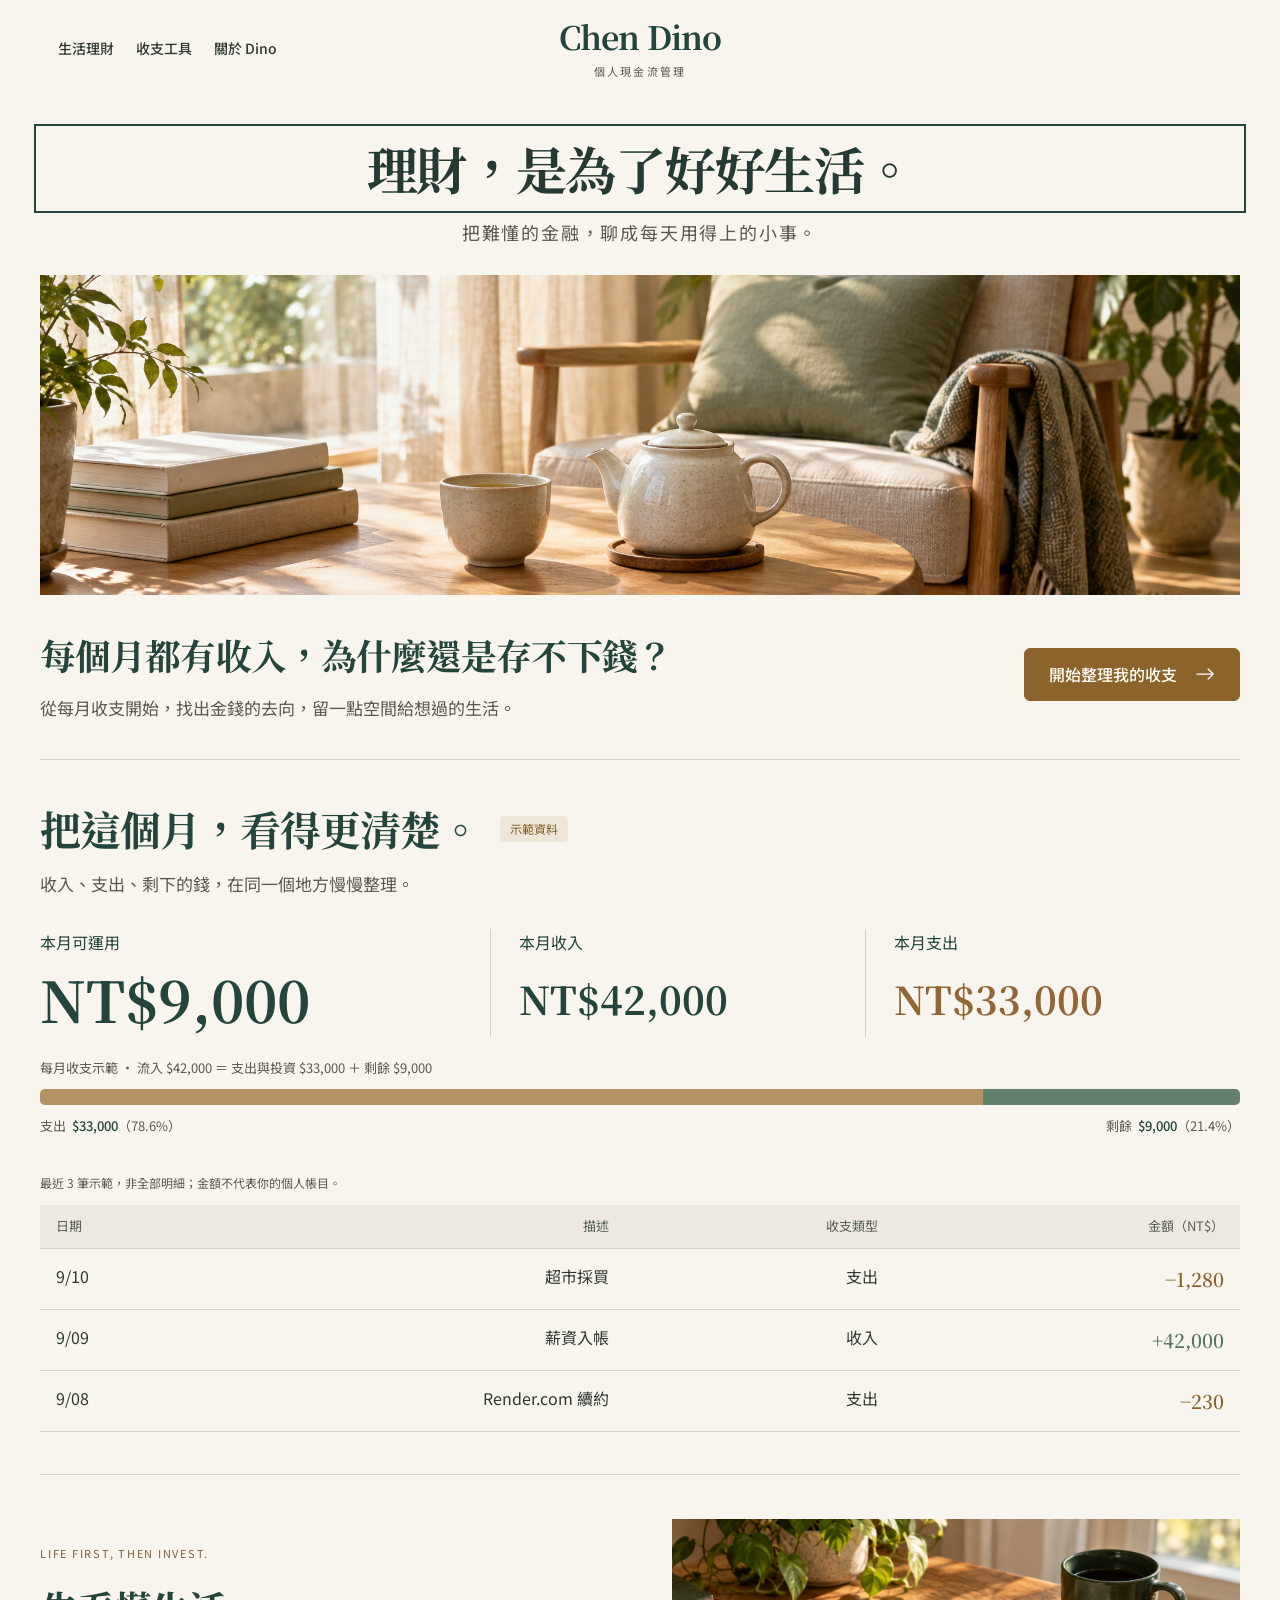
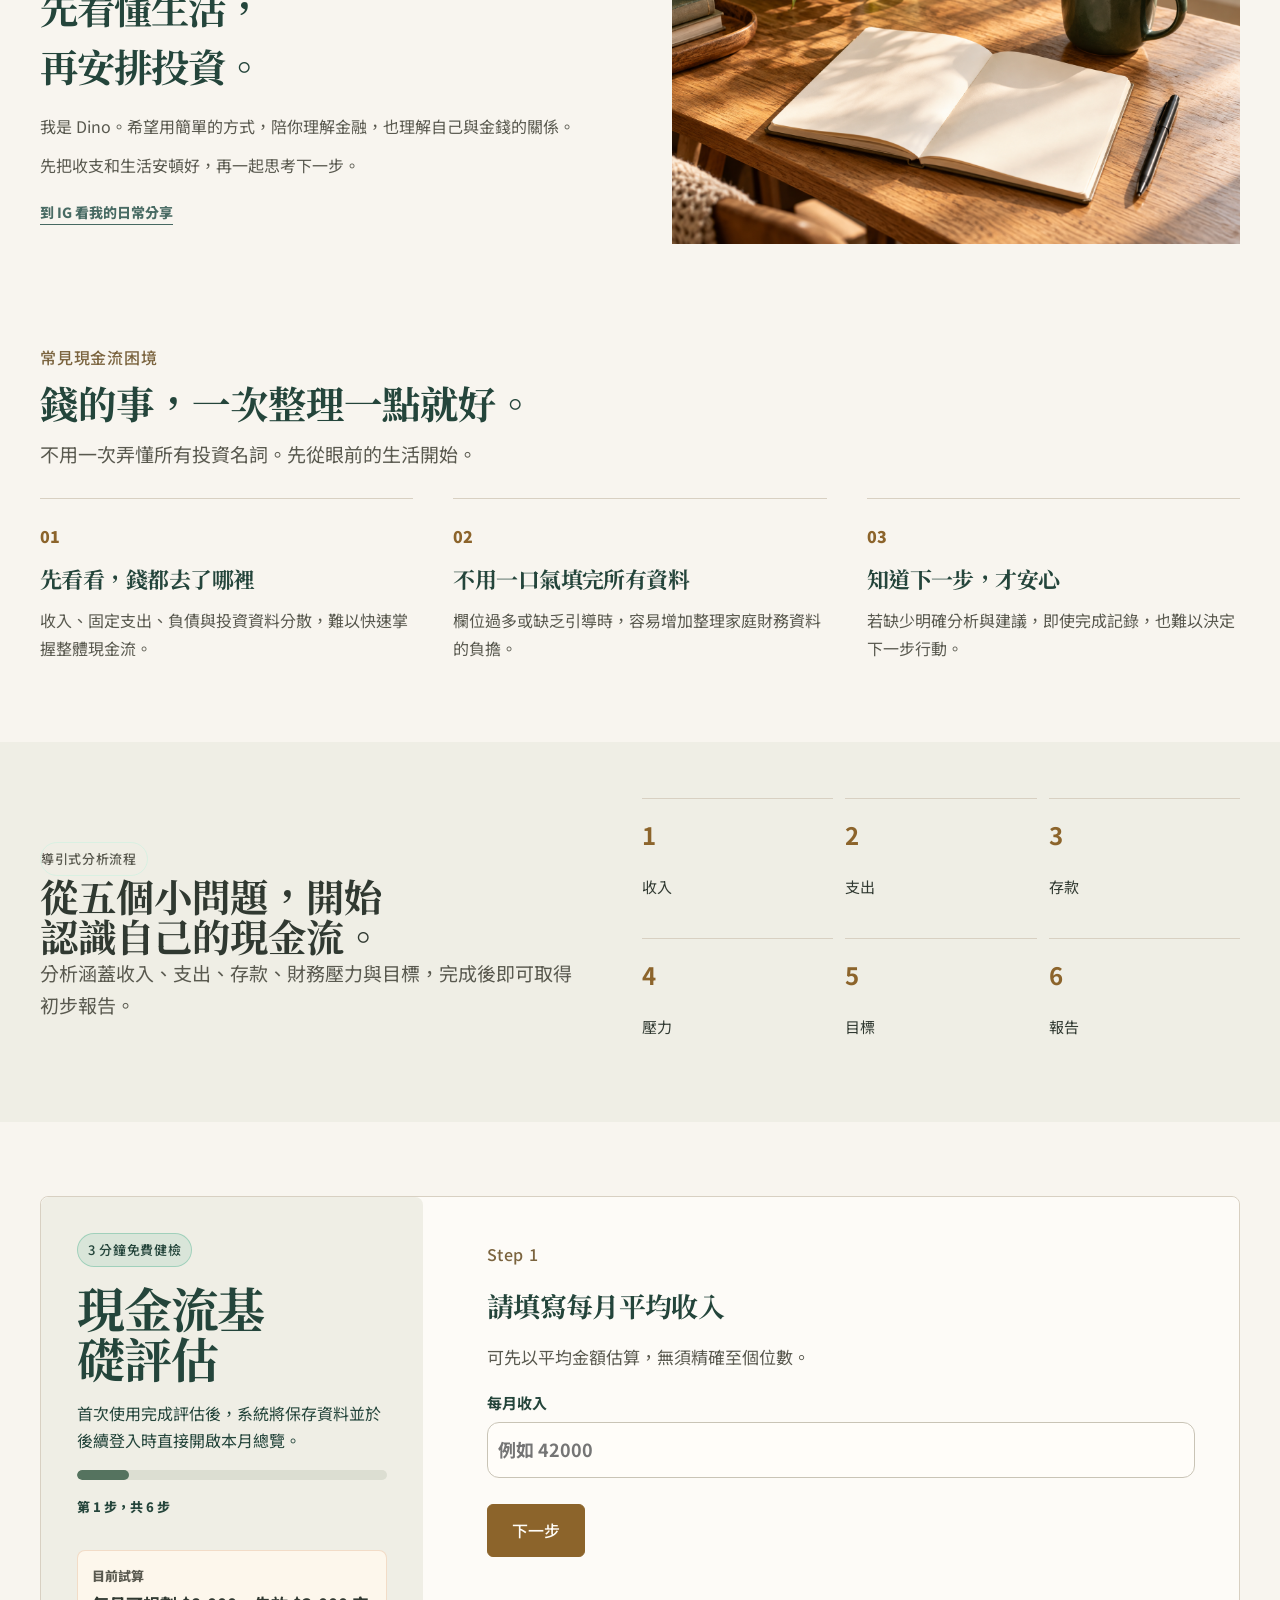
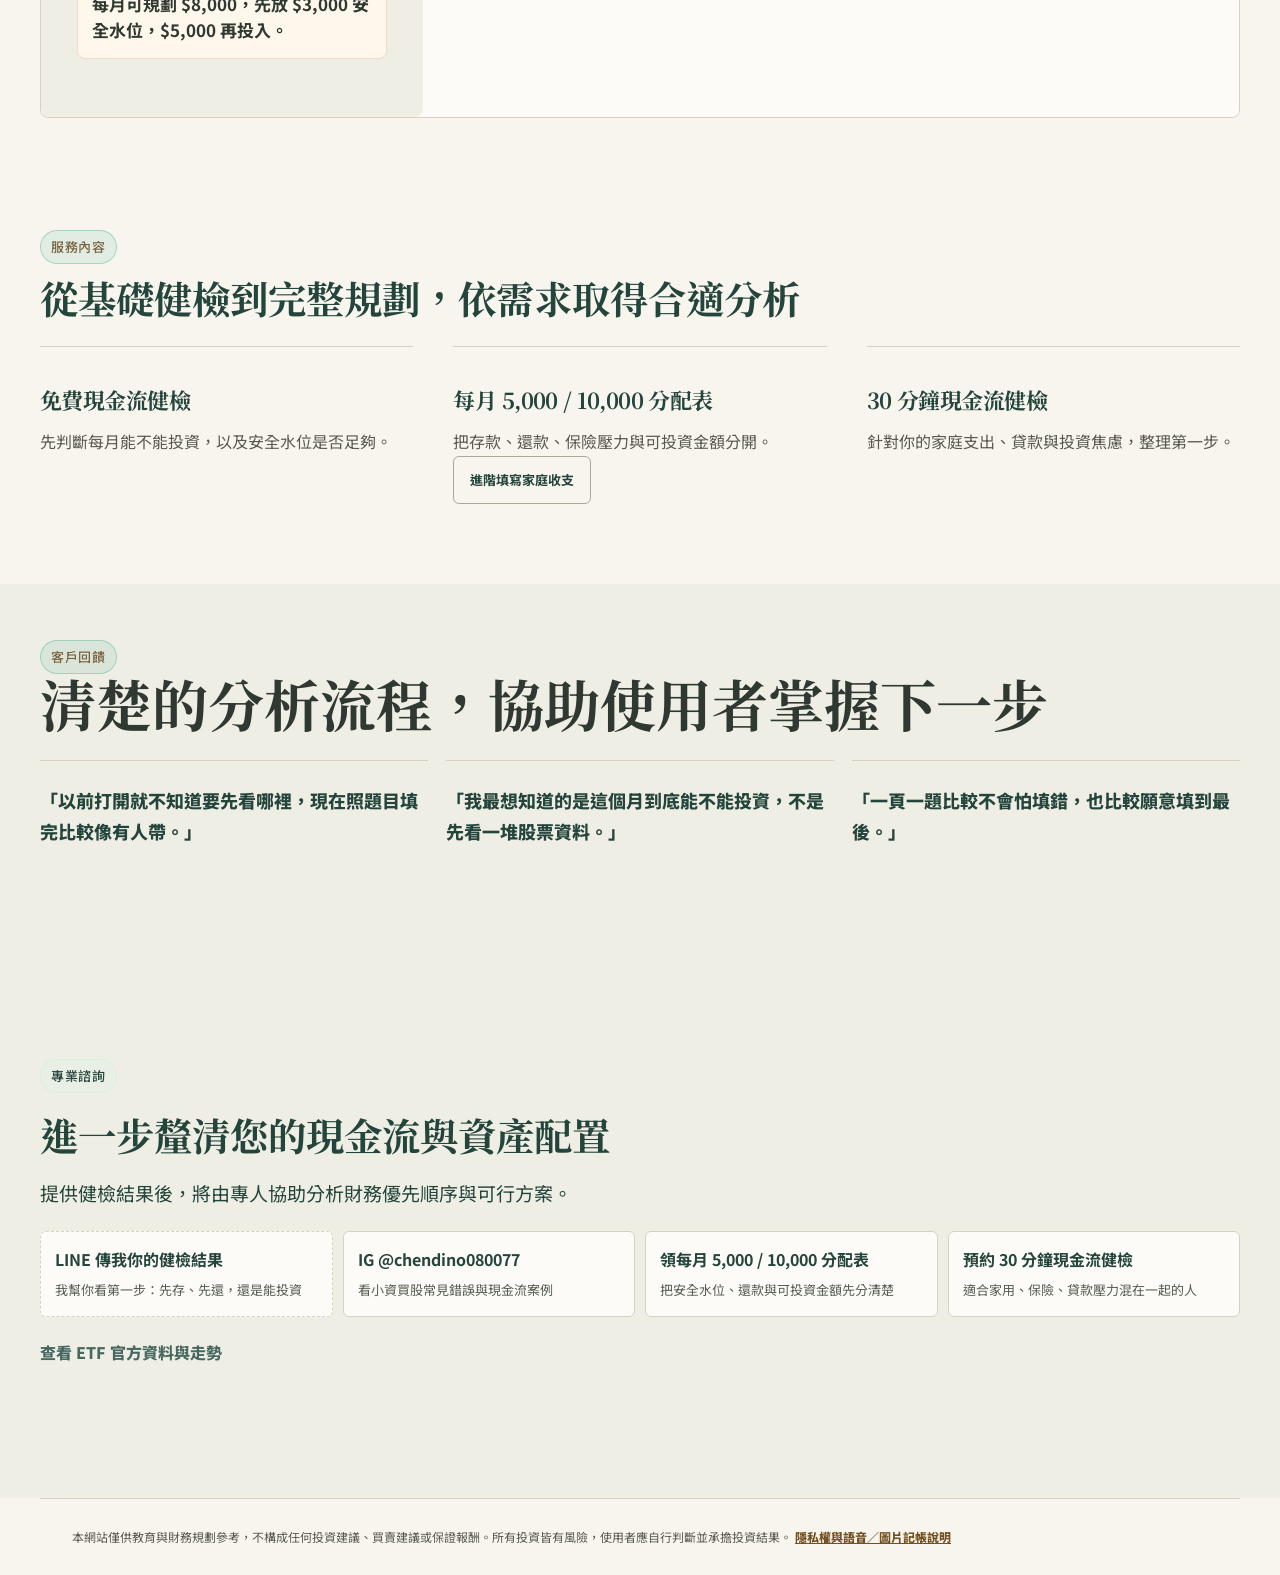
==== commit 3b7363d7: "fix: synchronize published market batches and improve public accessibility" ====
--- a/webapp/index.html
+++ b/webapp/index.html
@@ -429,7 +429,7 @@
             <span class="badge">起點 = 100</span>
           </div>
           <div id="priceChartControls" class="etf-chart-controls">
-            <label>新增比較 ETF<input id="priceChartSearch" list="etfSearchOptions" autocomplete="off" placeholder="0050 或中文名稱" /></label>
+            <label>新增比較 ETF<input id="priceChartSearch" list="etfSearchOptions" aria-describedby="priceChartStatus" autocomplete="off" placeholder="0050 或中文名稱" /></label>
             <button id="addPriceChartEtf" class="secondary-button" type="button">加入比較</button>
             <button id="useHeldPriceEtfs" class="secondary-button" type="button">我的持有 ETF</button>
             <label>期間<select id="priceChartPeriod"><option value="1">近 1 個月</option><option value="3">近 3 個月</option><option value="6">近 6 個月</option></select></label>
@@ -439,13 +439,14 @@
           <p class="panel-note">同一交易日起點為 100，僅比較價格變化，未計入配息。成分股與價格明細依家庭收支持有的 ETF 顯示。</p>
           <div id="priceChartSummary" class="metrics compact-metrics"></div>
           <p class="panel-note">官方資料查詢使用 15 分鐘快取；資料待補或來源暫時無法回應時，請稍後重試。</p>
-          <canvas id="officialPriceChart" height="260" aria-label="官方 ETF 價格相對走勢"></canvas>
-        </section>
-        <div id="databaseSectorTable" class="table-panel"></div>
-        <div id="holdingsTable" class="table-panel"></div>
-        <div id="navSeriesTable" class="table-panel"></div>
-        <div id="priceSeriesTable" class="table-panel"></div>
-        <div id="etfDatabaseTable" class="table-panel"></div>
+          <canvas id="officialPriceChart" height="260" role="img" aria-label="官方 ETF 價格相對走勢" aria-describedby="priceChartStatus priceChartSummary"></canvas>
+          <details id="priceChartAccessible"><summary>查看比較圖的每日數值</summary><div id="priceChartData" class="table-panel" tabindex="0" role="region" aria-label="比較圖每日數值，可左右捲動"></div></details>
+        </section>
+        <div id="databaseSectorTable" class="table-panel" tabindex="0" role="region" aria-label="成分股族群摘要，可左右捲動"></div>
+        <div id="holdingsTable" class="table-panel" tabindex="0" role="region" aria-label="官方成分股，可左右捲動"></div>
+        <div id="navSeriesTable" class="table-panel" tabindex="0" role="region" aria-label="官方淨值，可左右捲動"></div>
+        <div id="priceSeriesTable" class="table-panel" tabindex="0" role="region" aria-label="官方價格明細，可左右捲動"></div>
+        <div id="etfDatabaseTable" class="table-panel" tabindex="0" role="region" aria-label="ETF 主檔，可左右捲動"></div>
       </section>
 
       <section id="freeReportView" class="view app-view" aria-labelledby="freeTitle">
--- a/webapp/journal.css
+++ b/webapp/journal.css
@@ -5,7 +5,7 @@
   --surface-solid: #fdfbf7;
   --surface-2: #efeee5;
   --text: #303931;
-  --muted: #66665d;
+  --muted: #59594f;
   --line: #d8d0c2;
   --primary: #8c642b;
   --primary-2: #735020;
@@ -22,6 +22,21 @@
   --sans: "Noto Sans TC", "Microsoft JhengHei", system-ui, sans-serif;
 }
 body.journal-theme { background: var(--bg); color: var(--text); font-family: var(--sans); line-height: 1.7; }
+/* Contain wide data tables while keeping them reachable with a keyboard. */
+.app-view, .report-layout > *, .metrics > *, .panel { min-width: 0; }
+.table-panel { max-width: 100%; overflow-x: auto; overscroll-behavior-x: contain; }
+.table-panel:focus-visible { outline: 2px solid var(--brand-dark); outline-offset: 2px; }
+#databaseSummary, #priceChartStatus, .metric small { overflow-wrap: anywhere; }
+#officialPriceChart { max-width: 100%; }
+#priceChartControls, #databaseView :is(button, input, select, summary, [tabindex]) { scroll-margin-top: 145px; }
+#priceChartAccessible summary { min-height: 44px; padding: 10px 0; cursor: pointer; }
+.etf-chart-controls input, .etf-chart-controls select, .etf-chart-selection button { min-height: 44px; }
+@media (max-width: 640px) {
+  .etf-chart-controls { display: grid; grid-template-columns: minmax(0, 1fr); }
+  .etf-chart-controls > *, .etf-chart-controls input, .etf-chart-controls select { width: 100%; min-width: 0; }
+  input, select, textarea { font-size: 16px; }
+  #databaseView .section-title { flex-wrap: wrap; }
+}
 body.journal-theme::before { content: none; }
 [hidden] { display: none !important; }
 h1, h2, h3, .brand h1 { font-family: var(--serif); letter-spacing: -.025em; color: var(--brand-dark); }
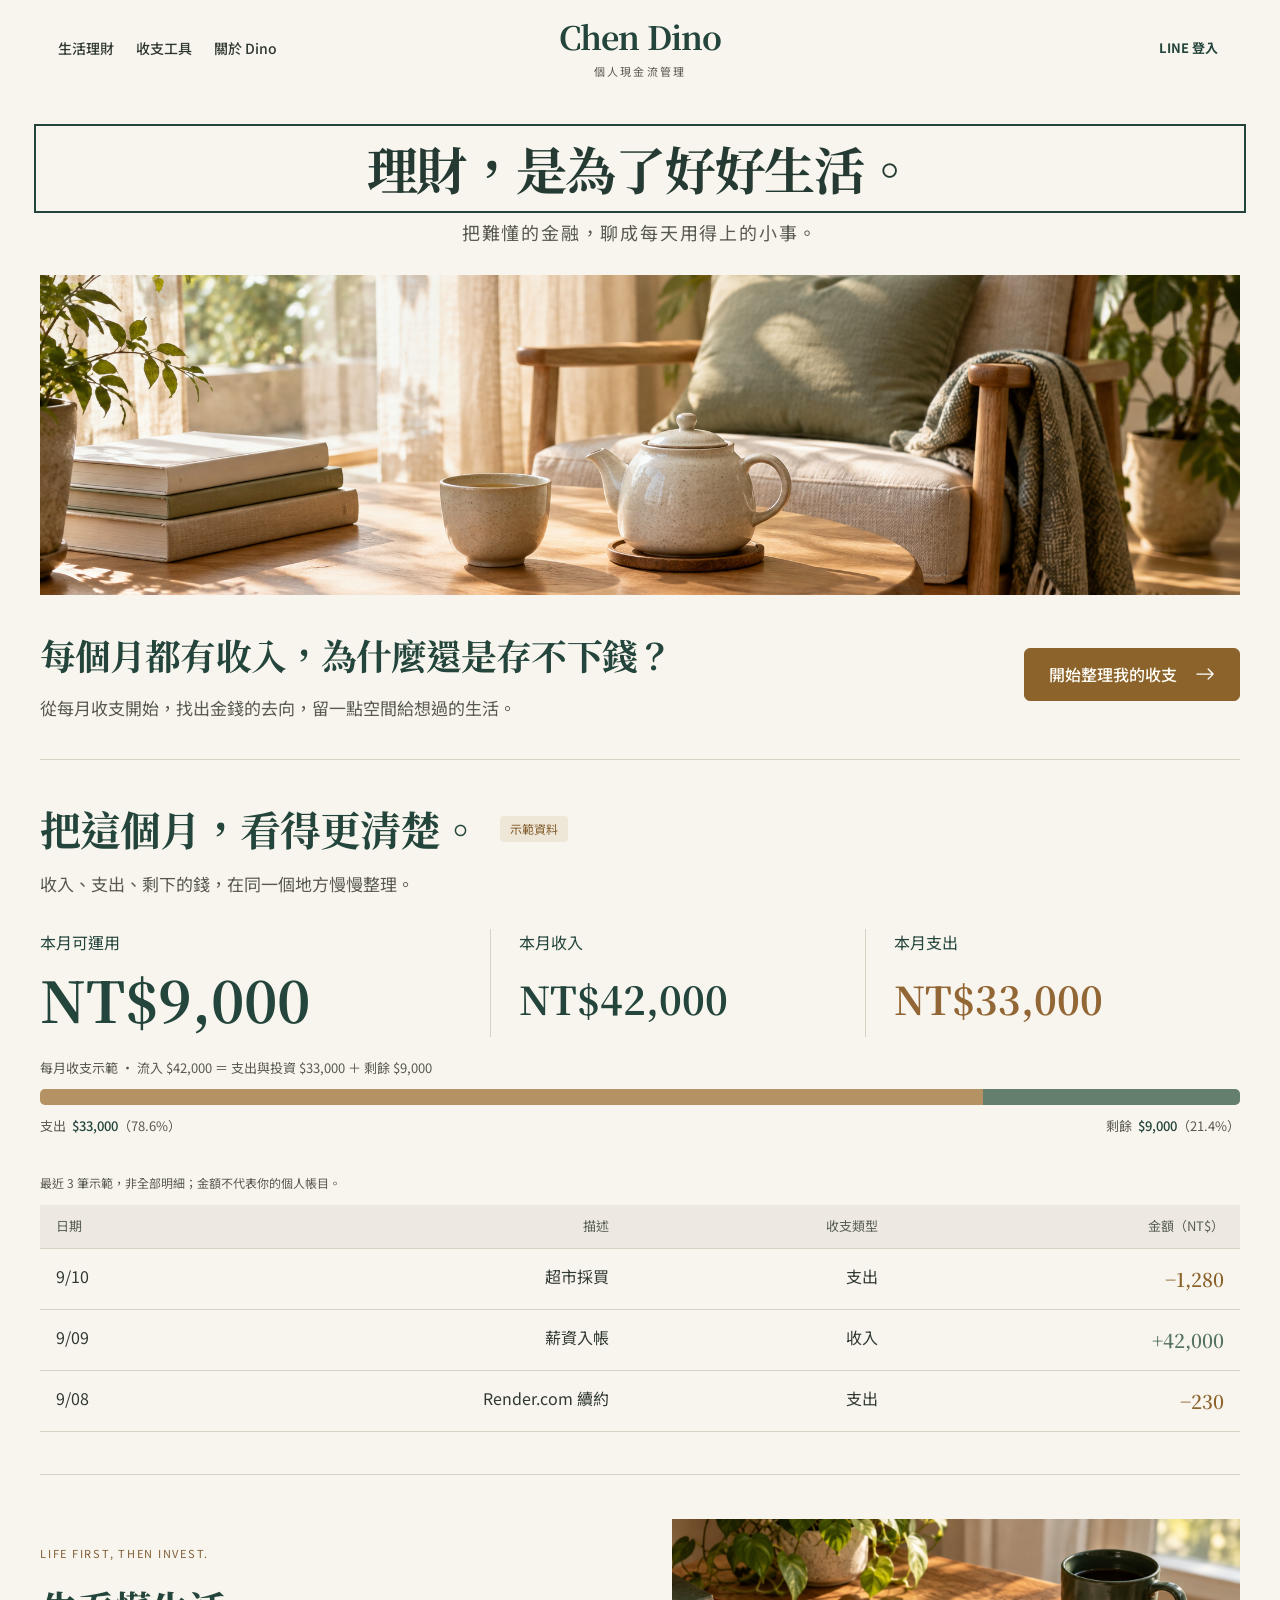
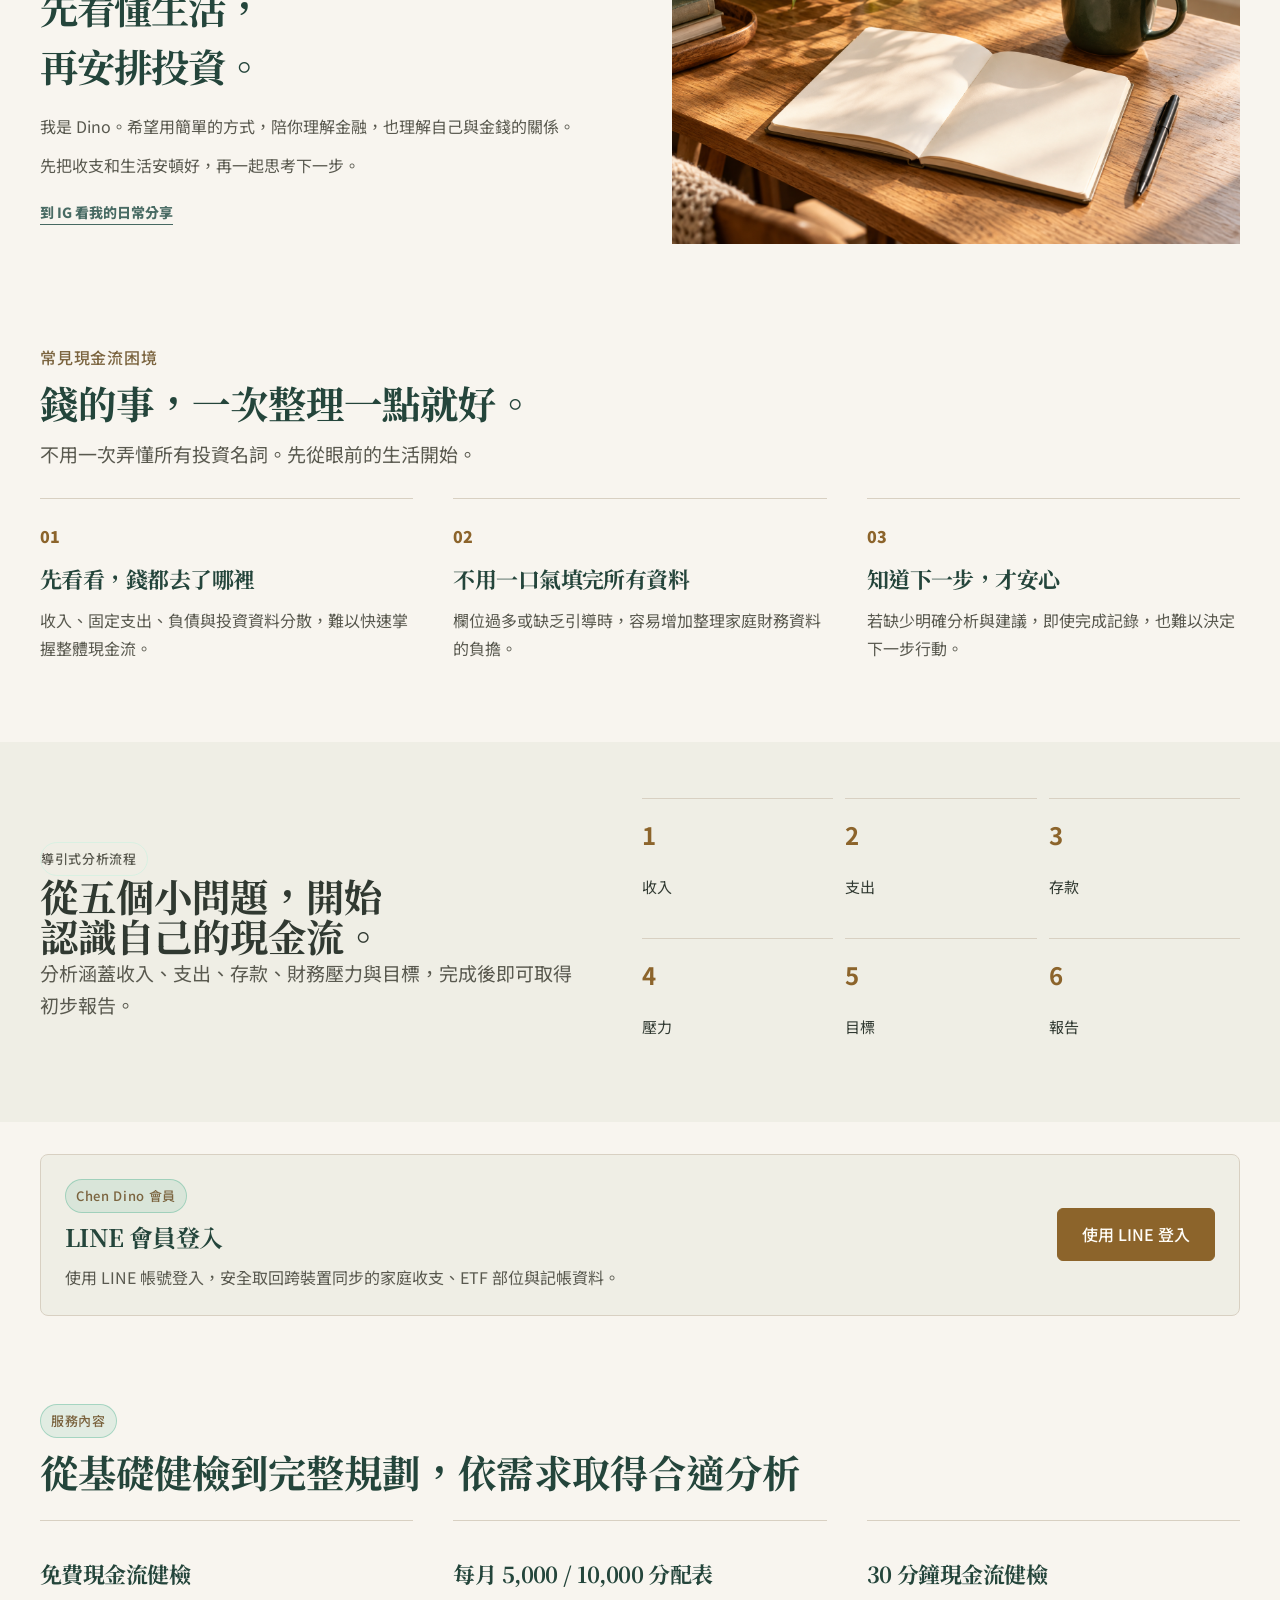
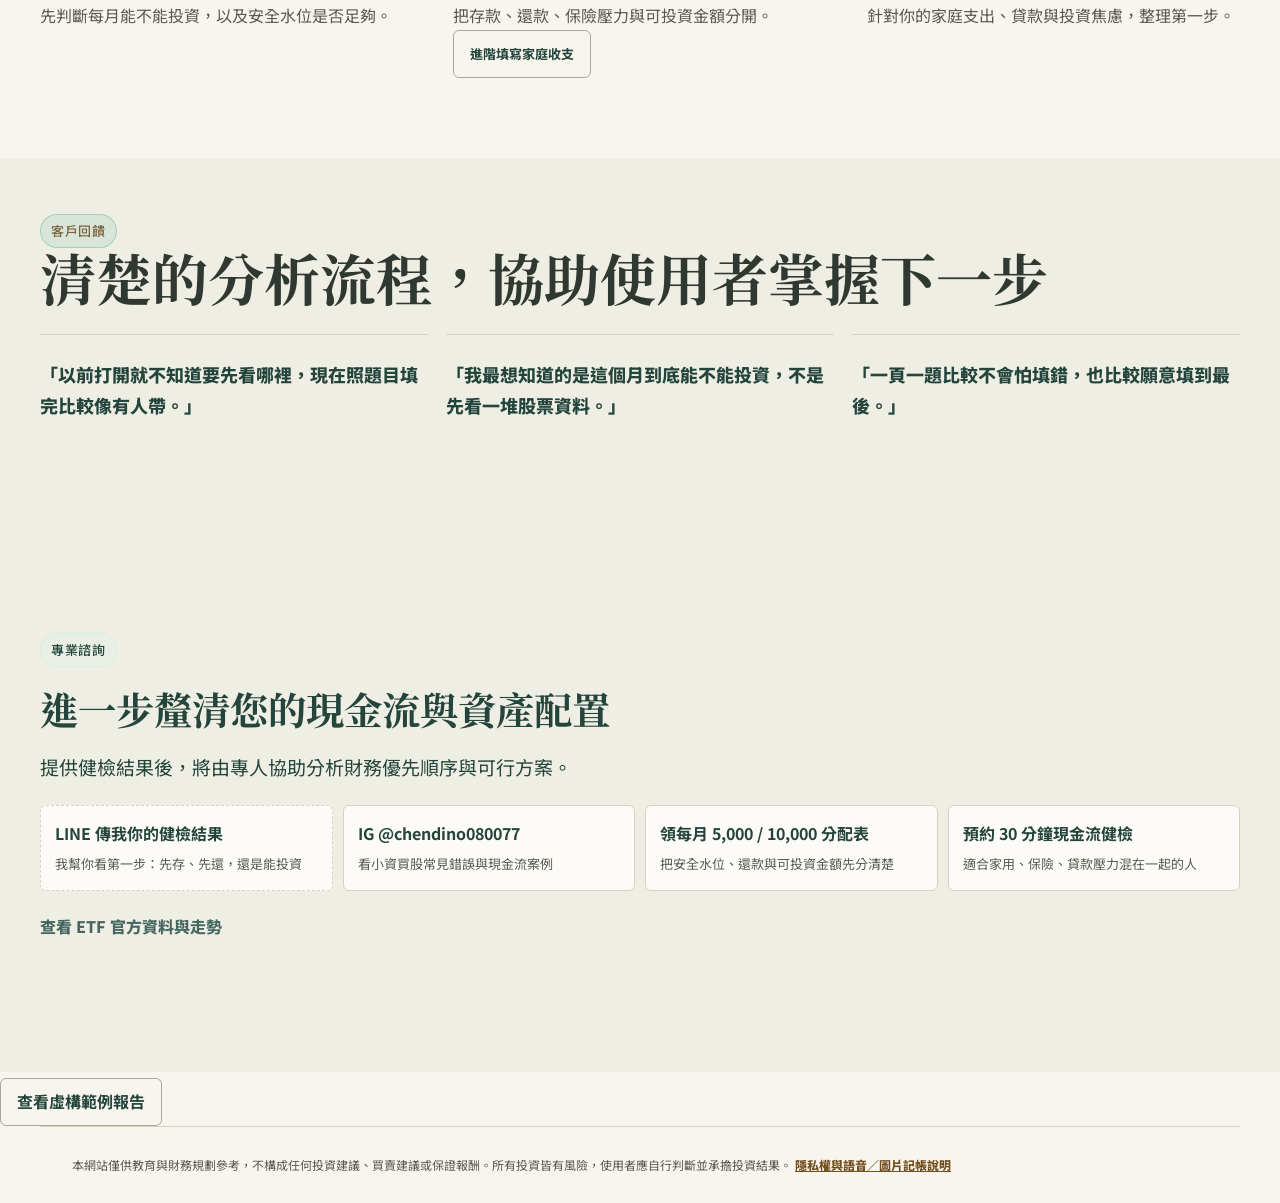
==== commit adfd660f: "Enforce member-wide report access and audited admin activation" ====
--- a/webapp/index.html
+++ b/webapp/index.html
@@ -395,12 +395,21 @@
             <div class="panel-head">
               <div>
                 <h3>ETF 與個股持股</h3>
-                <p class="panel-note">輸入代號與目前投入金額，名稱、類型與殖利率會由資料庫自動帶入。</p>
+                <p class="panel-note">輸入持有代號與投入金額，再核對相關官方資料並分析共同持股。計算以投入金額加權，並非即時市值。</p>
               </div>
               <button class="secondary-button" id="addHoldingBtn" type="button">＋ 新增部位</button>
               <button class="secondary-button" data-goto="databaseView" type="button">查看持有 ETF 官方資料與走勢</button>
             </div>
             <div class="holding-editor" id="holdingEditor"></div>
+            <button class="primary-button" id="analyzePortfolioBtn" type="button">核對持有部位並分析重疊</button>
+            <section class="portfolio-progress" id="portfolioProgress" aria-labelledby="portfolioProgressTitle">
+              <h4 id="portfolioProgressTitle">尚未送出持有部位</h4>
+              <p>支援範圍：國內一般股票型 ETF（含主動式）。海外、債券、槓桿與反向型不支援；官方資料缺漏會另外列明。</p>
+              <p id="portfolioProgressMessage" role="status" aria-live="polite" aria-atomic="true">填入部位後才核對相關官方資料。</p>
+              <progress id="portfolioProgressBar" max="100" value="0" aria-label="持有標的核對進度" hidden></progress>
+              <p id="portfolioElapsed" class="panel-note"></p>
+            </section>
+            <div id="portfolioOverlapResult"></div>
           </section>
         </div>
         <div class="validation-errors" id="profileValidationErrors" role="alert" hidden></div>
@@ -438,7 +447,7 @@
           <p id="priceChartStatus" class="panel-note" role="status" aria-live="polite">請選擇比較標的。</p>
           <p class="panel-note">同一交易日起點為 100，僅比較價格變化，未計入配息。成分股與價格明細依家庭收支持有的 ETF 顯示。</p>
           <div id="priceChartSummary" class="metrics compact-metrics"></div>
-          <p class="panel-note">官方資料查詢使用 15 分鐘快取；資料待補或來源暫時無法回應時，請稍後重試。</p>
+          <p class="panel-note">資料日期依各欄標示；尚未取得或核對中的資料會明確標示，不會自行推估。</p>
           <canvas id="officialPriceChart" height="260" role="img" aria-label="官方 ETF 價格相對走勢" aria-describedby="priceChartStatus priceChartSummary"></canvas>
           <details id="priceChartAccessible"><summary>查看比較圖的每日數值</summary><div id="priceChartData" class="table-panel" tabindex="0" role="region" aria-label="比較圖每日數值，可左右捲動"></div></details>
         </section>
@@ -522,13 +531,11 @@
         <div class="section-title">
           <div>
             <h2 id="adminTitle">客戶健檢後台</h2>
-            <p>管理金鑰只送到後臺 API，不會寫入瀏覽器儲存空間。</p>
+            <p>使用管理員 LINE 帳號登入後，可管理會員完整功能與查看操作紀錄。</p>
           </div>
         </div>
         <section class="panel admin-login-panel">
-          <label>管理金鑰
-            <input id="adminApiKey" type="password" autocomplete="off" />
-          </label>
+          <label>會員編號查詢<input id="memberSearch" type="search" autocomplete="off" /></label><label>操作原因<input id="memberAccessReason" type="text" maxlength="300" required placeholder="人工核款、試用或取消" /></label><div id="memberAdminList" aria-live="polite"></div><pre id="memberAudit" aria-live="polite"></pre>
           <button class="primary-button" id="loadAdminBtn" type="button">載入客戶資料</button>
           <p class="panel-note" id="adminStatus">尚未連線後臺。</p>
         </section>
@@ -561,6 +568,15 @@
       </button>
     </nav>
 
+    <p id="memberIdentity" class="panel-note" aria-live="polite"></p>
+    <section id="legacyClaimPanel" class="panel" hidden aria-labelledby="legacyClaimTitle">
+      <h2 id="legacyClaimTitle">匯入舊報告</h2><p>登入後，可用原有報告編號與存取碼歸戶；已屬於其他會員的報告無法匯入。</p>
+      <label>舊報告編號<input id="legacyReportId" type="text" autocomplete="off" /></label>
+      <label>原有存取碼<input id="legacyAccessCode" type="password" autocomplete="off" /></label>
+      <button id="claimLegacyBtn" class="secondary-button" type="button">歸戶到我的會員帳號</button>
+    </section>
+    <button id="exampleReportBtn" type="button" class="secondary-button">查看虛構範例報告</button>
+    <dialog id="exampleReportDialog" aria-labelledby="exampleReportTitle"><h2 id="exampleReportTitle" tabindex="-1">虛構範例報告</h2><p>此範例不會開通帳號，也不會覆寫你的資料。完整報告另包含有來源依據的持股穿透、月份規劃與資產模擬；本範例未取得市場資料。</p><div id="exampleReportBody"></div><button id="closeExampleReportBtn" class="primary-button" type="button">關閉範例</button></dialog>
     <footer class="disclaimer">
       本網站僅供教育與財務規劃參考，不構成任何投資建議、買賣建議或保證報酬。所有投資皆有風險，使用者應自行判斷並承擔投資結果。
       <a href="./privacy.html">隱私權與語音／圖片記帳說明</a>
@@ -569,6 +585,7 @@
     <script src="./cashflow-visual.js"></script>
     <datalist id="etfSearchOptions"></datalist>
     <script src="./etf-data.js"></script>
+    <script src="./portfolio-overlap.js"></script>
     <script src="./app.js"></script>
   </body>
 </html>
--- a/webapp/styles.css
+++ b/webapp/styles.css
@@ -3691,3 +3691,29 @@
 @media (max-width: 640px) { .etf-chart-controls label:first-child { width: 100%; } .etf-chart-controls input { width: 100%; } }
 .chart-legend-dot { display: inline-block; width: 10px; height: 10px; border-radius: 50%; margin-right: 6px; }
 .etf-chart-controls button:focus, #priceChartSelection button:focus { outline: 3px solid #0f766e; outline-offset: 3px; }
+/* Portfolio analysis progresses only when an instrument request actually settles. */
+.portfolio-progress { margin-top: 1rem; padding: 1rem; border: 1px solid #867c67; border-radius: 12px; background: #fbf8f0; color: #302c24; }
+.portfolio-progress h4 { margin: 0 0 .5rem; }
+.portfolio-progress progress { width: 100%; height: 1rem; accent-color: #286254; }
+.portfolio-progress progress[hidden] { display: none; }
+.portfolio-progress p { overflow-wrap: anywhere; }
+.portfolio-source-list { display: grid; gap: .5rem; padding-left: 1.25rem; overflow-wrap: anywhere; }
+.portfolio-result-table { overflow-x: auto; max-width: 100%; }
+.portfolio-result-table table { width: 100%; min-width: 430px; }
+.portfolio-warning { color: #684400; background: #fff6d8; padding: .75rem; border-radius: 8px; }
+@media (prefers-reduced-motion: reduce) { .portfolio-progress *, #portfolioOverlapResult * { animation: none !important; transition: none !important; } }
+
+/* Member administration and the isolated fictional example. */
+#memberAdminList { overflow-wrap: anywhere; }
+#memberAudit, #exampleReportBody { white-space: pre-wrap; overflow-wrap: anywhere; max-width: 100%; }
+#exampleReportDialog { width: min(640px, calc(100vw - 32px)); max-height: 85vh; overflow: auto; border: 1px solid #bacbc5; border-radius: 16px; padding: 24px; }
+#exampleReportDialog::backdrop { background: #102c2380; }
+#memberAdminList, #memberAudit { grid-column: 1 / -1; }
+#adminView button:focus-visible, #adminView input:focus-visible,
+#exampleReportBtn:focus-visible, #closeExampleReportBtn:focus-visible {
+  outline: 3px solid #0f766e; outline-offset: 3px;
+}
+#exampleReportDialog { color: #213f34; background: #fffaf4; }
+#memberIdentity { color: #354b43; }
+#exampleReportBody { white-space: normal; }
+#legacyClaimPanel input:focus-visible, #claimLegacyBtn:focus-visible { outline: 3px solid #0f766e; outline-offset: 3px; }
